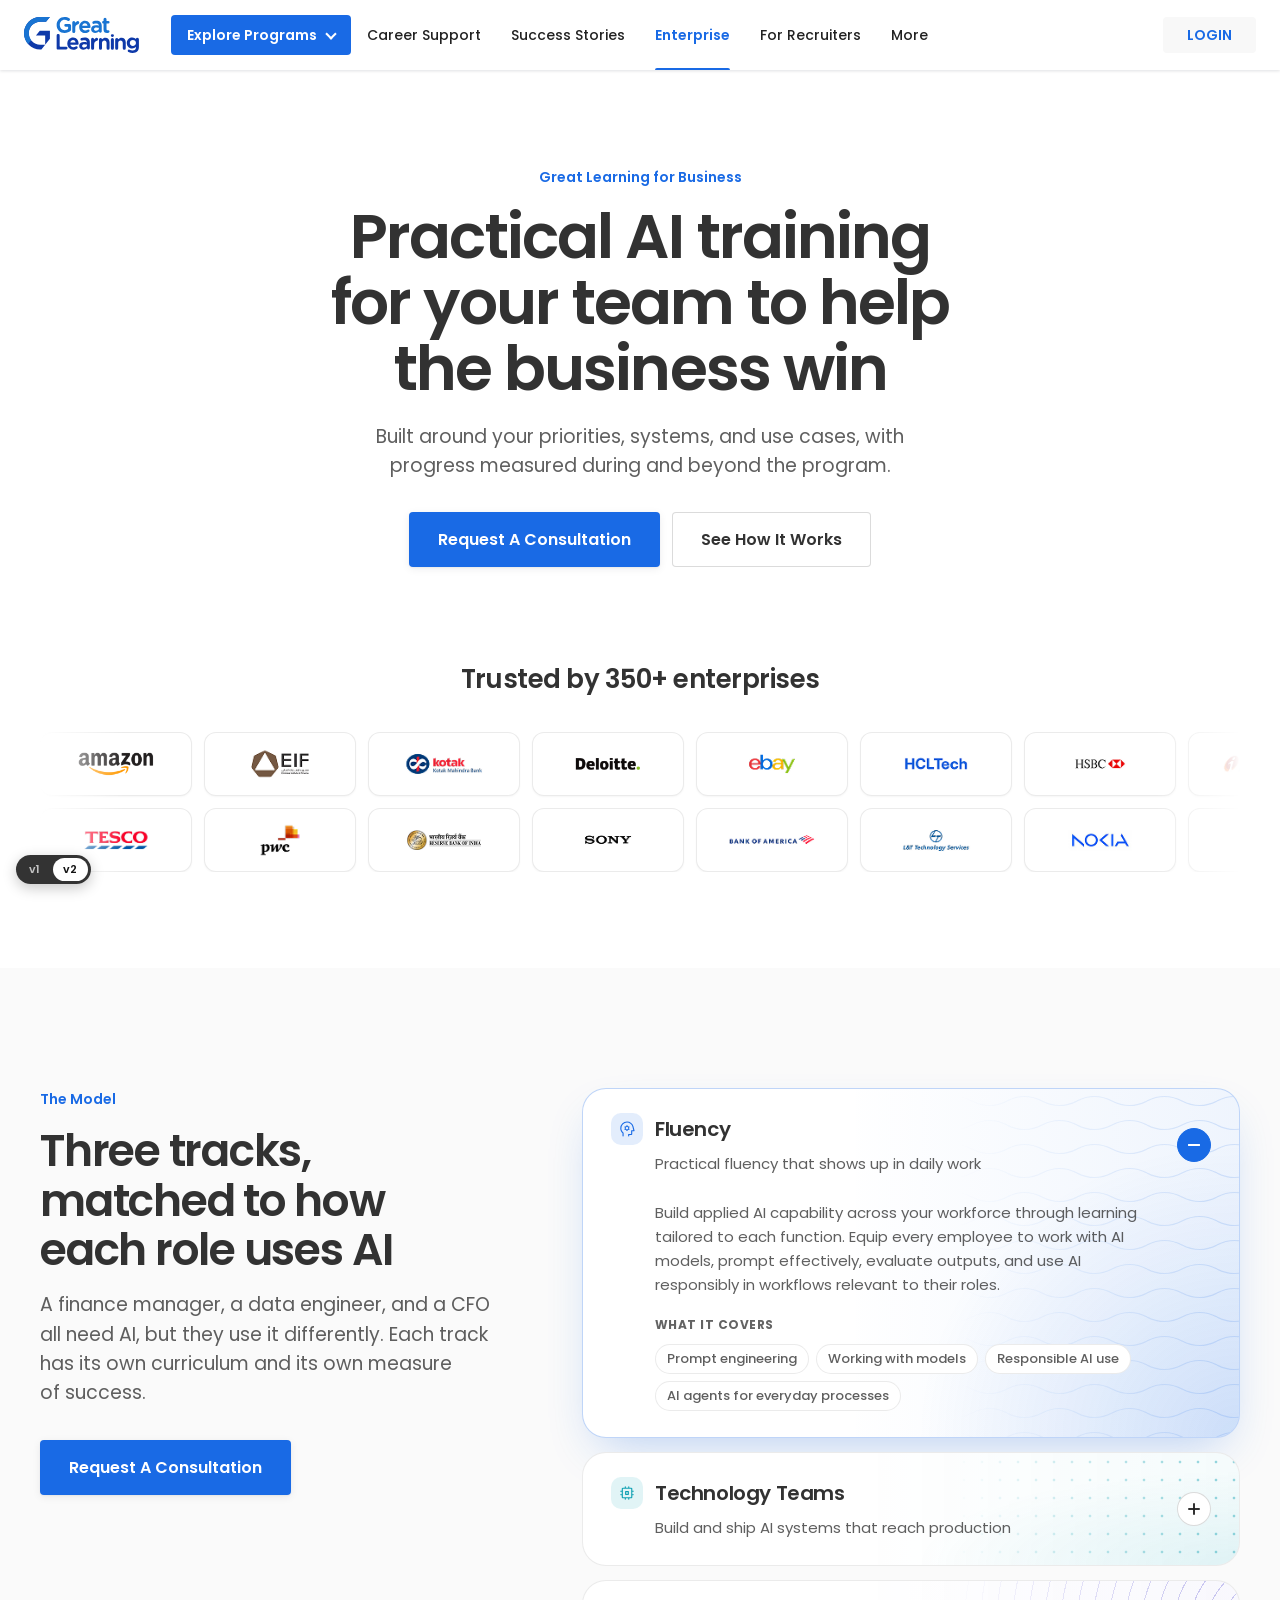
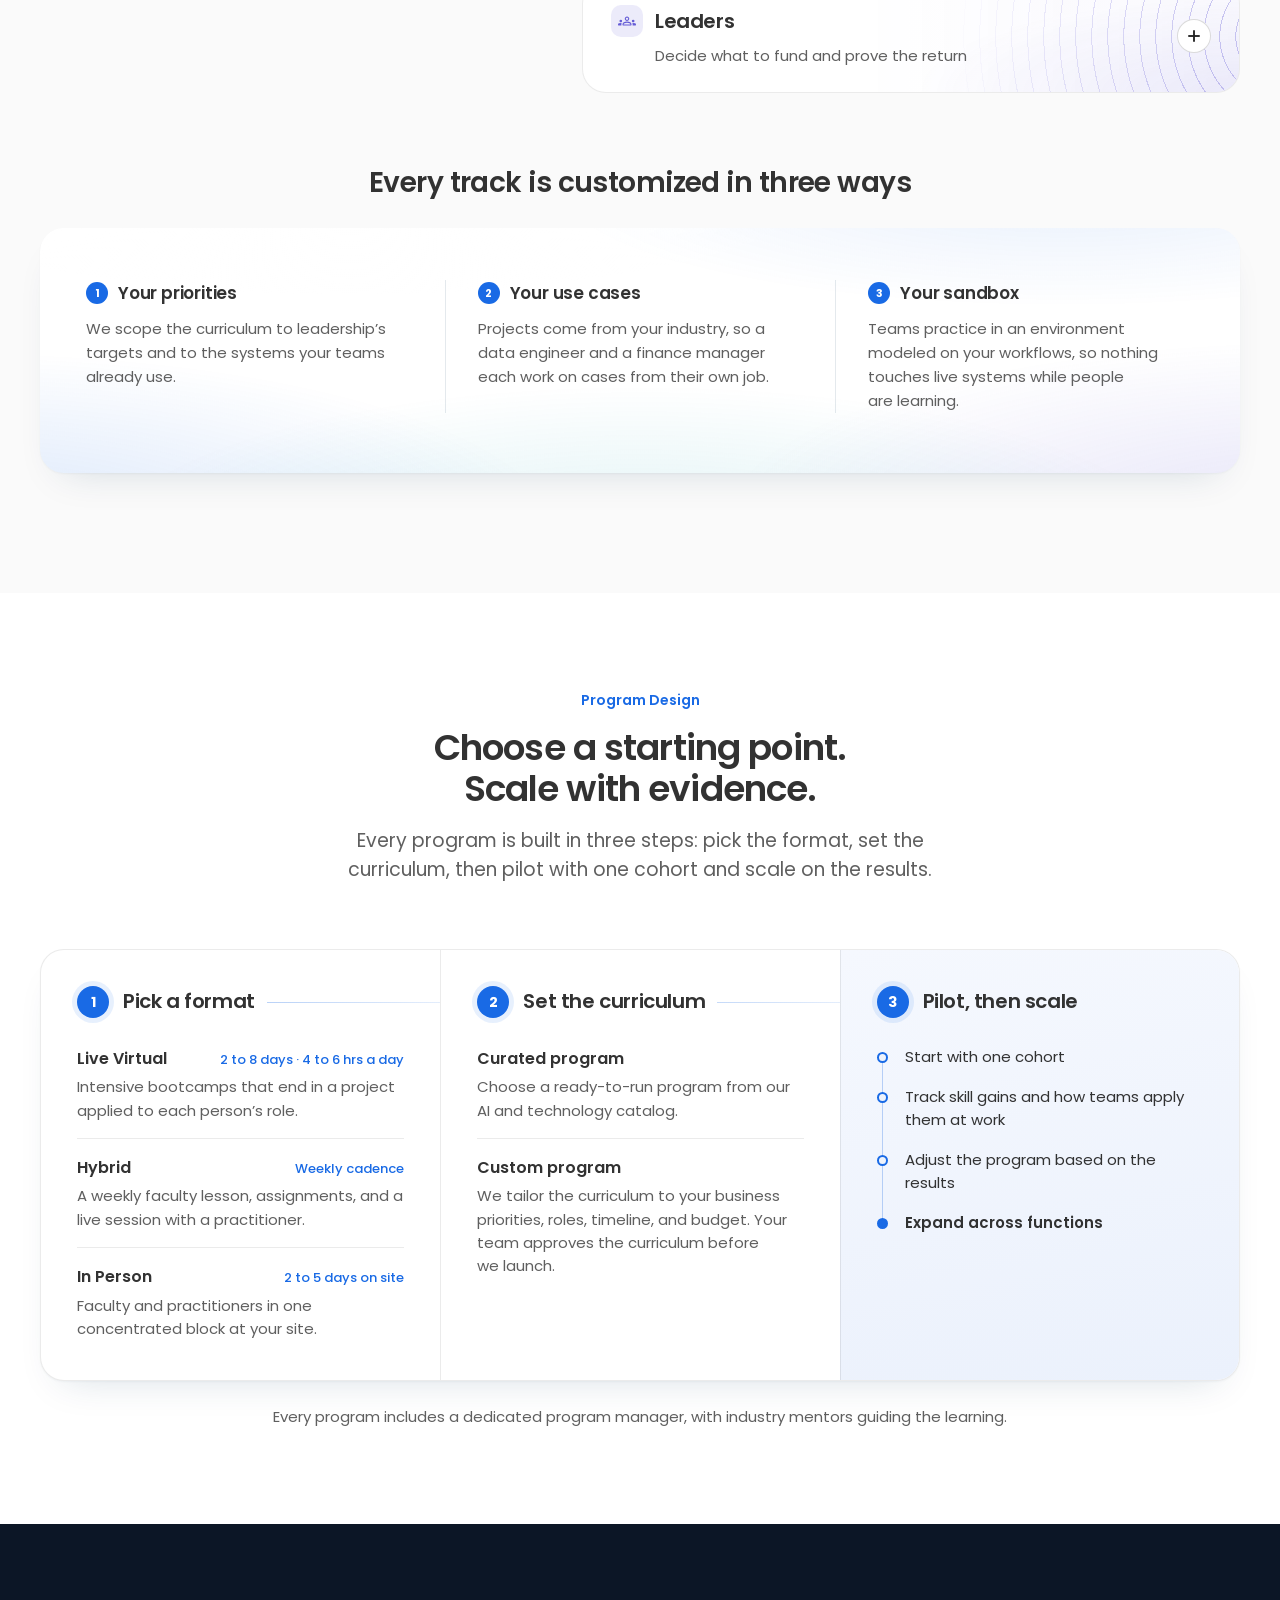
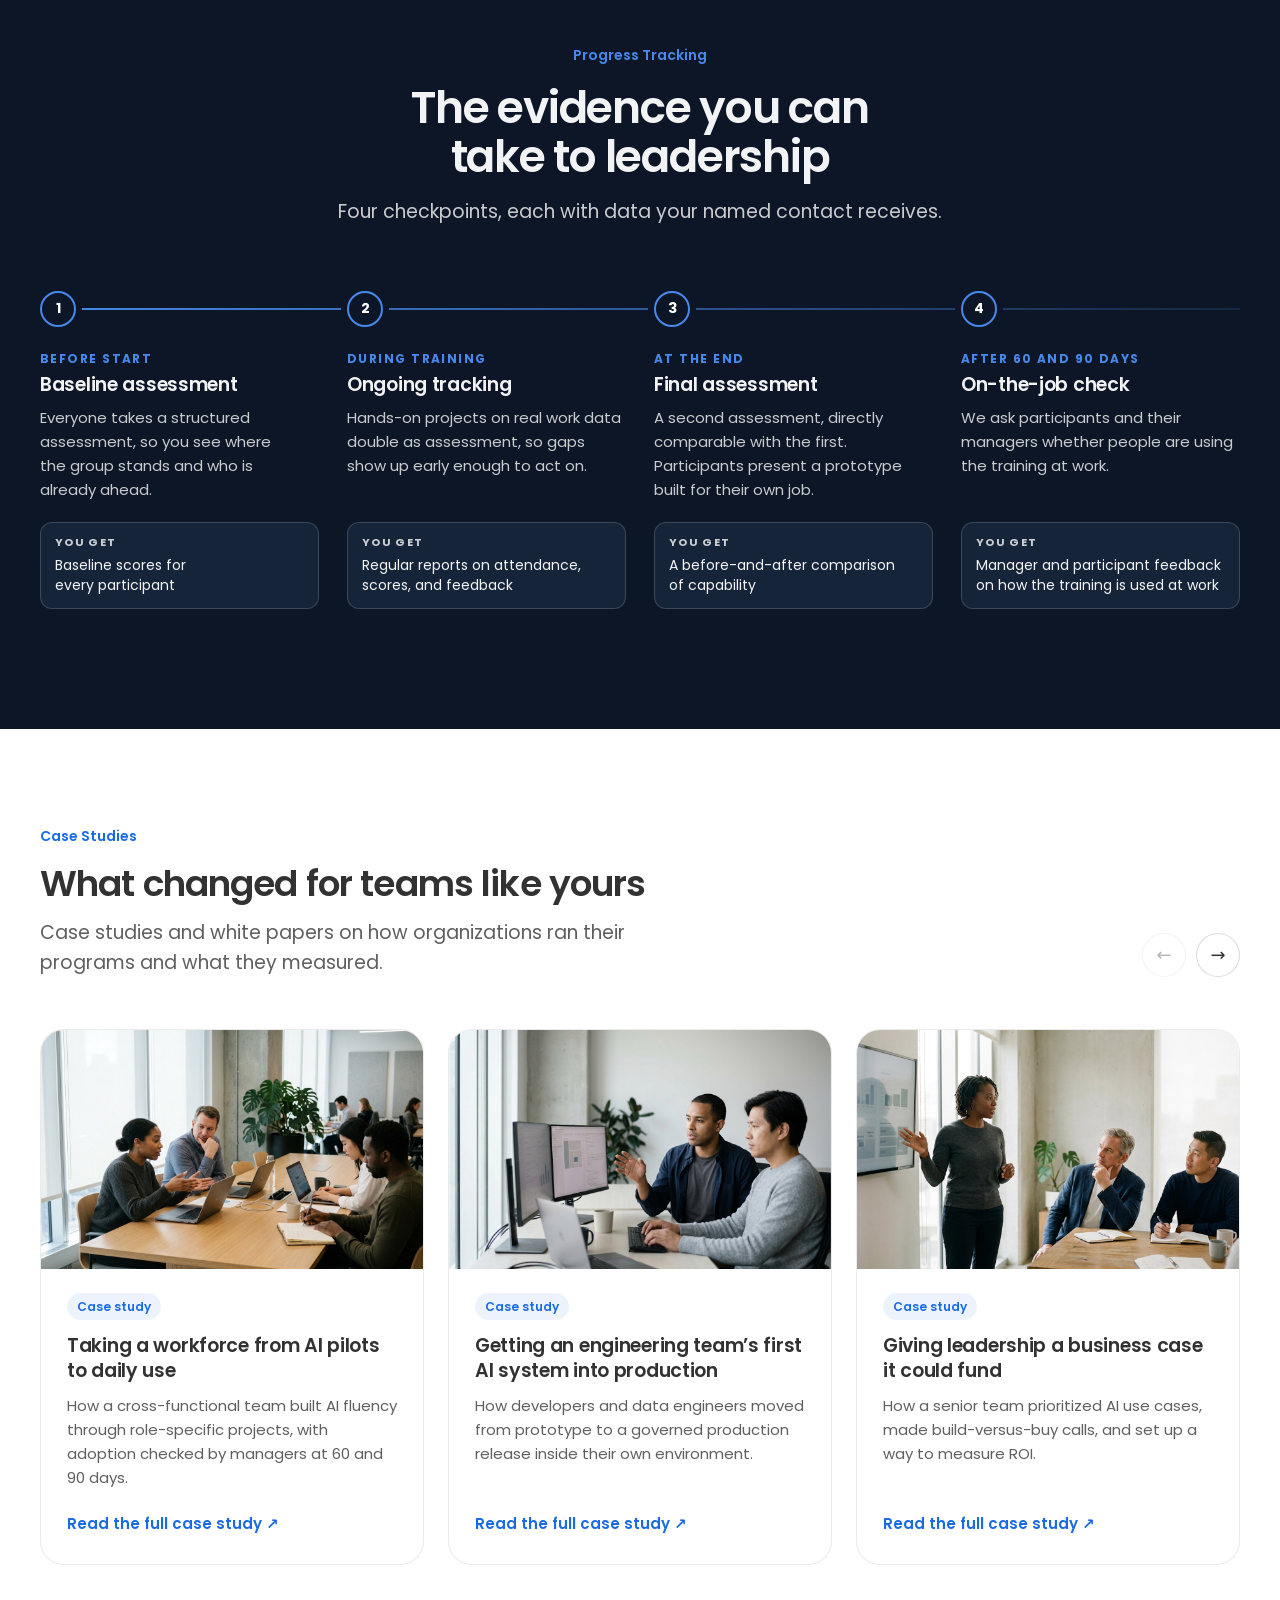
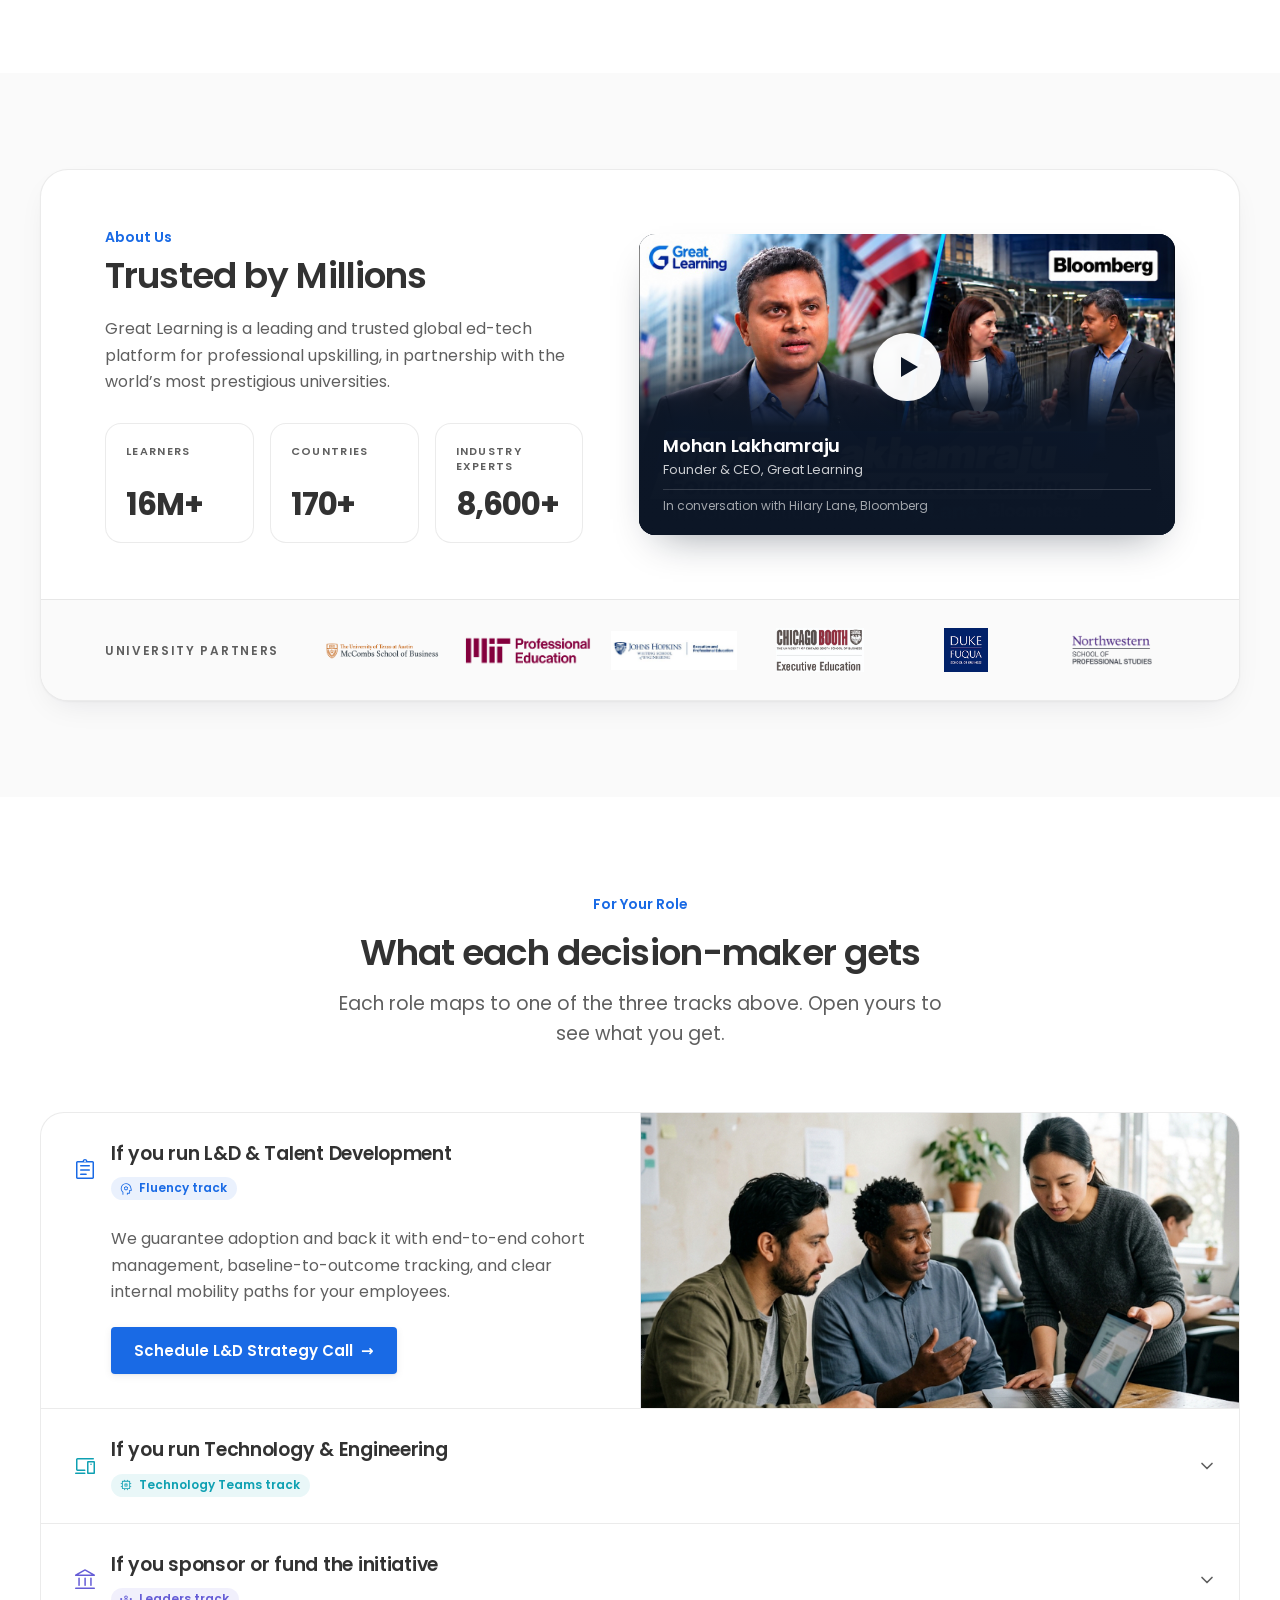
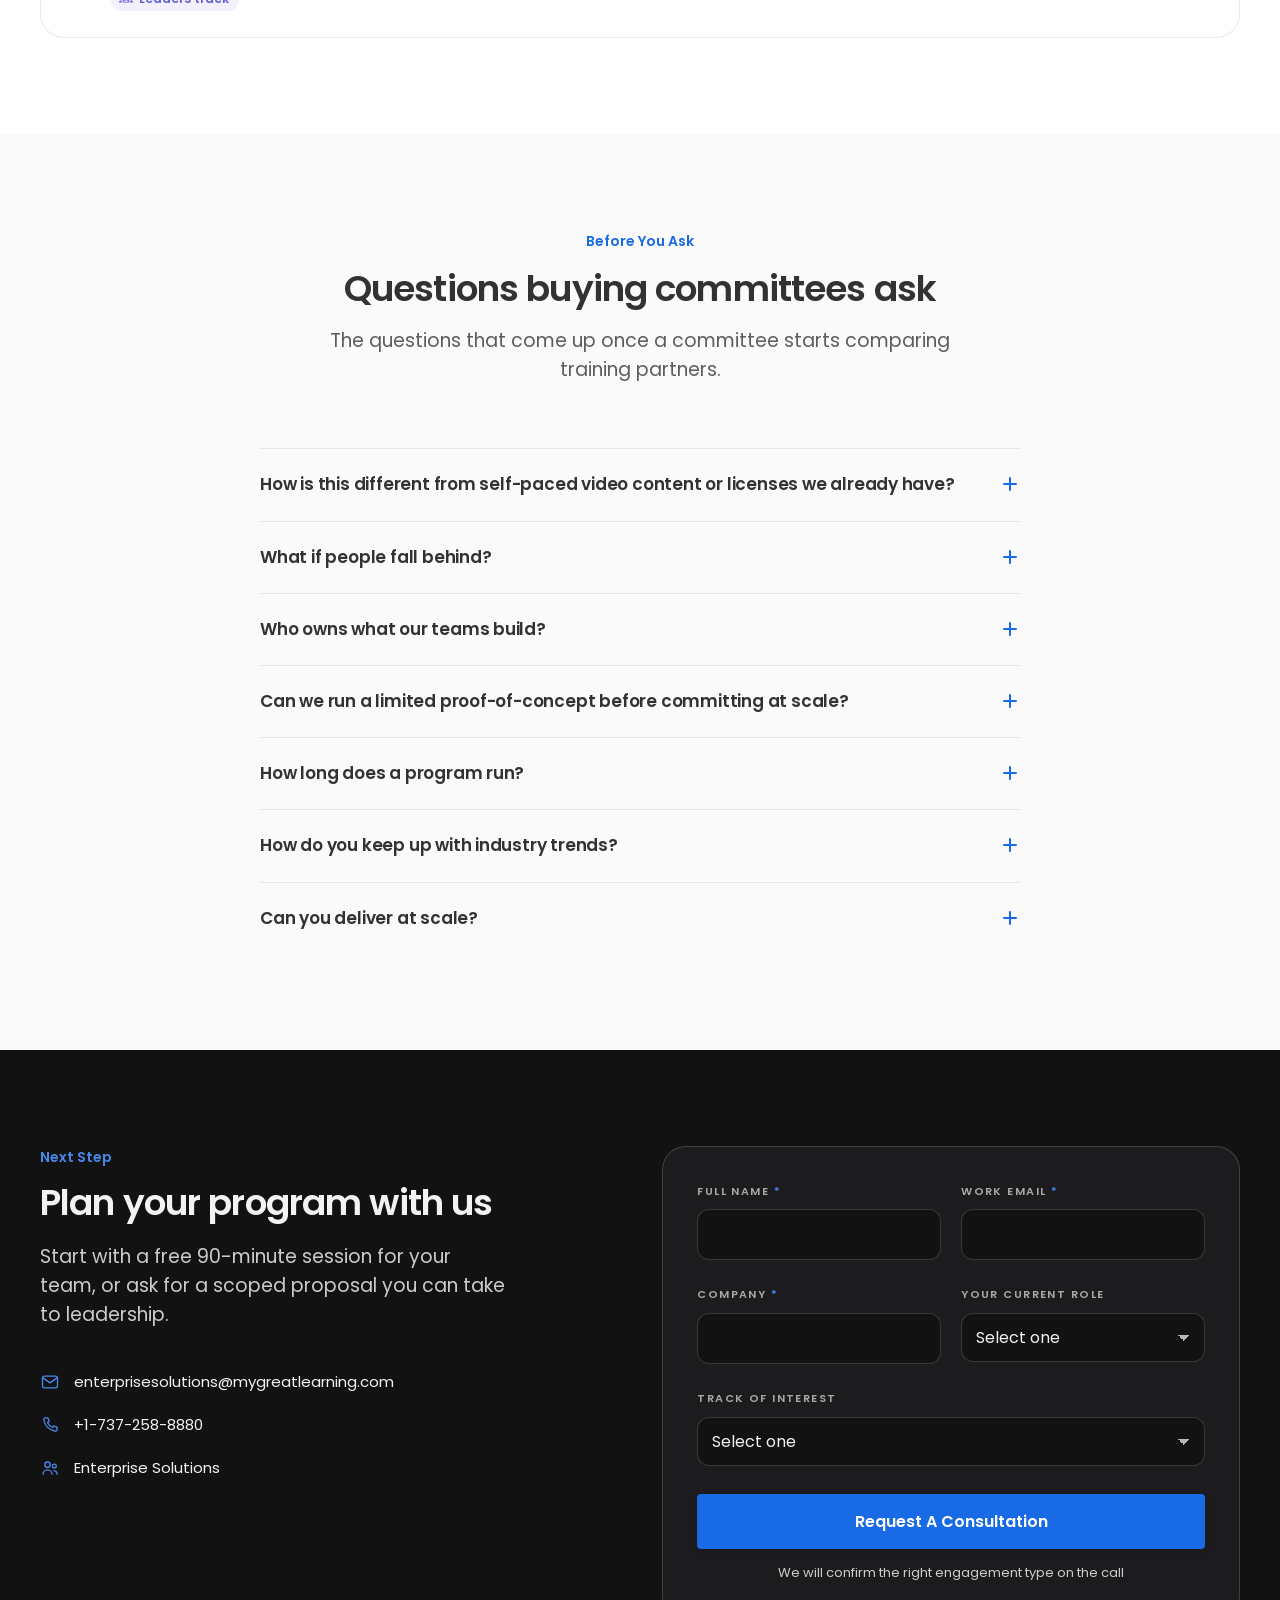
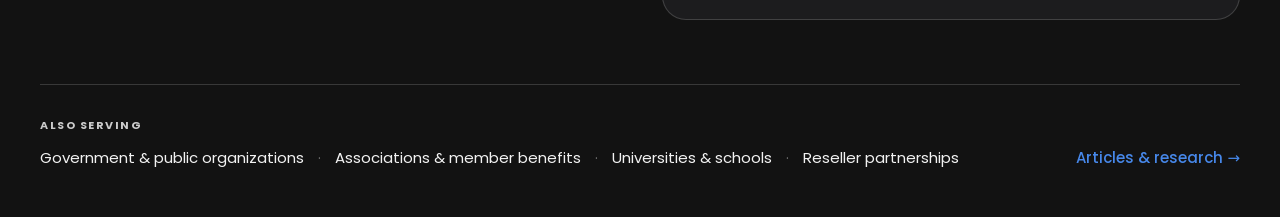
==== v2/index.html @ badcfe1f "v2 changes based on feedback" ====
<!DOCTYPE html>
<html lang="en-US">
<head>
<script>document.documentElement.classList.add('js');</script>
<meta charset="UTF-8">
<meta name="viewport" content="width=device-width, initial-scale=1, viewport-fit=cover">
<title>Enterprise AI Training for Your Workforce | Great Learning</title>
<meta name="description" content="Great Learning for Business builds AI training in three layers around your systems and use cases, measured against a baseline and followed up 90 days after the program ends.">
<meta name="theme-color" content="#196AE5">
<meta name="robots" content="index, follow">

<meta property="og:type" content="website">
<meta property="og:title" content="Enterprise AI Training for Your Workforce | Great Learning">
<meta property="og:description" content="Built around your priorities, systems, and use cases, with progress measured during and beyond the program.">
<meta property="og:site_name" content="Great Learning">
<meta name="twitter:card" content="summary_large_image">

<link rel="icon" href="data:image/svg+xml,%3Csvg xmlns='http://www.w3.org/2000/svg' viewBox='0 0 32 32'%3E%3Crect width='32' height='32' rx='7' fill='%230E39A9'/%3E%3Ctext x='16' y='22' font-family='Arial,sans-serif' font-size='18' font-weight='700' fill='white' text-anchor='middle'%3EG%3C/text%3E%3C/svg%3E">
<link rel="preconnect" href="https://fonts.googleapis.com">
<link rel="preconnect" href="https://fonts.gstatic.com" crossorigin>
<link rel="stylesheet" href="https://fonts.googleapis.com/css2?family=Poppins:wght@400;500;600;700&display=swap">
<link rel="stylesheet" href="/v2/assets/css/styles.css?v=202611101758">
<link rel="stylesheet" href="/assets/version-switch.css?v=202611101758">
</head>
<body>

<a class="skip-link" href="#main">Skip to main content</a>

<!-- ===================================================================
     Great Learning global navigation.
     Rebuilt from the live mygreatlearning.com header. The page-level nav
     described in the copy spec is deliberately not rendered.
     =================================================================== -->
<header class="site-header">
  <div class="header-inner">
    <a class="brand" href="https://www.mygreatlearning.com/" aria-label="Great Learning home">
      <img src="/assets/gl-logo.svg" alt="Great Learning" width="115" height="36">
    </a>

    <nav class="nav-desktop" aria-label="Primary">
      <a class="programs-pill" href="https://www.mygreatlearning.com/">Explore Programs <span class="chev" aria-hidden="true"></span></a>
      <a class="nav-link" href="https://www.mygreatlearning.com/gl-excelerate">Career Support</a>
      <a class="nav-link" href="https://www.mygreatlearning.com/alumni">Success Stories</a>
      <a class="nav-link" href="https://www.mygreatlearning.com/enterprise" aria-current="page">Enterprise</a>
      <a class="nav-link" href="https://www.mygreatlearning.com/hire-talent">For Recruiters</a>
      <a class="nav-link" href="https://www.mygreatlearning.com/blog/">More</a>
    </nav>

    <div class="header-right">
      <!-- GL's live mobile header carries a Programs pill beside the hamburger -->
      <a class="programs-pill programs-pill-mobile" href="https://www.mygreatlearning.com/">Programs <span class="chev" aria-hidden="true"></span></a>
      <a class="login-chip" href="https://www.mygreatlearning.com/">Login</a>
      <button type="button" class="hamburger" id="navToggle" aria-expanded="false" aria-controls="mobileDrawer" aria-label="Open menu">
        <span></span><span></span><span></span>
      </button>
    </div>
  </div>
</header>

<div class="drawer-backdrop" id="drawerBackdrop" hidden></div>

<aside class="drawer" id="mobileDrawer" aria-label="Site menu" hidden>
  <div class="drawer-head">
    <img src="/assets/gl-logo.svg" alt="Great Learning" width="103" height="32">
    <button type="button" class="drawer-close" id="drawerClose" aria-label="Close menu">&times;</button>
  </div>
  <nav aria-label="Mobile">
    <a href="https://www.mygreatlearning.com/">Explore Programs</a>
    <a href="https://www.mygreatlearning.com/gl-excelerate">Career Support</a>
    <a href="https://www.mygreatlearning.com/alumni">Success Stories</a>
    <a href="https://www.mygreatlearning.com/enterprise" aria-current="page">Enterprise</a>
    <a href="https://www.mygreatlearning.com/hire-talent">For Recruiters</a>
    <div class="drawer-sep"></div>
    <a href="https://www.mygreatlearning.com/webinars">Free Counselling Webinars</a>
    <a href="https://www.mygreatlearning.com/blog/">Blog</a>
    <a href="https://www.mygreatlearning.com/academy">Free Online Courses</a>
    <a href="https://www.mygreatlearning.com/academy/pro/resume-builder">AI Resume Builder</a>
    <div class="drawer-sep"></div>
    <a class="drawer-login" href="https://www.mygreatlearning.com/">Login</a>
  </nav>
</aside>

<main id="main">

<!-- ================================ 1 · Hero · standard ================== -->
<section class="s-standard hero">
  <div class="wrap">
    <div class="hero-copy reveal">
      <p class="kicker">Great Learning for Business</p>
      <h1 class="t-display">Practical AI training for your team to help the business win</h1>
      <p class="t-lead">Built around your priorities, systems, and use cases, with progress measured during and beyond the program.</p>
      <!-- Retired for the one-subtext rule. Approved source copy, restore if wanted:
           "Most companies have already bought AI training once. Licenses went out,
           completion rates came back, and nobody could say what changed." -->
      <div class="hero-actions">
        <a class="btn btn-lg btn-primary" href="#get-started">Request A Consultation</a>
        <a class="btn btn-lg btn-outline" href="#formats">See How It Works</a>
      </div>
    </div>

  </div>
</section>

<!-- ================================ 1b · Enterprises · band ==============
     Directly under the hero, so the claim and the logo wall land in the first
     fold. No container: the title and one marquee of two-logo columns sit on
     the page itself. This is the only moving element in view.
     ==================================================================== -->
<section class="s-band trust" aria-labelledby="trustTitle">
  <div class="wrap">
    <h2 class="trust-title reveal" id="trustTitle">Trusted by 350+ enterprises</h2>
  </div>
  <div class="wrap reveal">
      <div class="logo-marquee ent-marquee">
        <div class="logo-track">
          <ul class="logo-set" role="list">
              <li class="logo-col">
                <span class="logo-card"><img width="188" height="79" src="/assets/logos/amazon.png" alt="Amazon" decoding="async"></span>
                <span class="logo-card"><img width="125" height="53" src="/assets/logos/tesco.png" alt="Tesco" decoding="async"></span>
              </li>
              <li class="logo-col">
                <span class="logo-card"><img width="125" height="53" src="/assets/logos/eif.png" alt="EIF" decoding="async"></span>
                <span class="logo-card"><img width="125" height="53" src="/assets/logos/pwc.png" alt="PwC" decoding="async"></span>
              </li>
              <li class="logo-col">
                <span class="logo-card"><img width="125" height="53" src="/assets/logos/kotak.png" alt="Kotak" decoding="async"></span>
                <span class="logo-card"><img width="125" height="53" src="/assets/logos/rbi.png" alt="Reserve Bank of India" decoding="async"></span>
              </li>
              <li class="logo-col">
                <span class="logo-card"><img width="188" height="79" src="/assets/logos/deloitte.png" alt="Deloitte" decoding="async"></span>
                <span class="logo-card"><img width="125" height="53" src="/assets/logos/sony.png" alt="Sony" decoding="async"></span>
              </li>
              <li class="logo-col">
                <span class="logo-card"><img width="125" height="53" src="/assets/logos/ebay.png" alt="eBay" decoding="async"></span>
                <span class="logo-card"><img width="125" height="53" src="/assets/logos/bankOfAmerica.png" alt="Bank of America" decoding="async"></span>
              </li>
              <li class="logo-col">
                <span class="logo-card"><img width="125" height="53" src="/assets/logos/hcl.png" alt="HCLTech" decoding="async"></span>
                <span class="logo-card"><img width="125" height="53" src="/assets/logos/lt.png" alt="L&amp;T" decoding="async"></span>
              </li>
              <li class="logo-col">
                <span class="logo-card"><img width="125" height="53" src="/assets/logos/hsbc.png" alt="HSBC" decoding="async"></span>
                <span class="logo-card"><img width="125" height="53" src="/assets/logos/nokia.png" alt="Nokia" decoding="async"></span>
              </li>
              <li class="logo-col">
                <span class="logo-card"><img width="125" height="53" src="/assets/logos/icici.png" alt="ICICI" decoding="async"></span>
                <span class="logo-card"><img width="125" height="53" src="/assets/logos/saleforce.png" alt="Salesforce" decoding="async"></span>
              </li>
              <li class="logo-col">
                <span class="logo-card"><img width="125" height="53" src="/assets/logos/wipro.png" alt="Wipro" decoding="async"></span>
                <span class="logo-card"><img width="125" height="53" src="/assets/logos/visa.png" alt="Visa" decoding="async"></span>
              </li>
              <li class="logo-col">
                <span class="logo-card"><img width="125" height="53" src="/assets/logos/ltiMindTree.png" alt="LTIMindtree" decoding="async"></span>
                <span class="logo-card"><img width="125" height="53" src="/assets/logos/socalCen.png" alt="Société Générale" decoding="async"></span>
              </li>
              <li class="logo-col">
                <span class="logo-card"><img width="125" height="53" src="/assets/logos/northernTrust.png" alt="Northern Trust" decoding="async"></span>
                <span class="logo-card"><img width="188" height="80" src="/assets/logos/adobe.png" alt="Adobe" decoding="async"></span>
              </li>
          </ul>
          <ul class="logo-set" role="list" aria-hidden="true">
              <li class="logo-col">
                <span class="logo-card"><img width="188" height="79" src="/assets/logos/amazon.png" alt="" decoding="async"></span>
                <span class="logo-card"><img width="125" height="53" src="/assets/logos/tesco.png" alt="" decoding="async"></span>
              </li>
              <li class="logo-col">
                <span class="logo-card"><img width="125" height="53" src="/assets/logos/eif.png" alt="" decoding="async"></span>
                <span class="logo-card"><img width="125" height="53" src="/assets/logos/pwc.png" alt="" decoding="async"></span>
              </li>
              <li class="logo-col">
                <span class="logo-card"><img width="125" height="53" src="/assets/logos/kotak.png" alt="" decoding="async"></span>
                <span class="logo-card"><img width="125" height="53" src="/assets/logos/rbi.png" alt="" decoding="async"></span>
              </li>
              <li class="logo-col">
                <span class="logo-card"><img width="188" height="79" src="/assets/logos/deloitte.png" alt="" decoding="async"></span>
                <span class="logo-card"><img width="125" height="53" src="/assets/logos/sony.png" alt="" decoding="async"></span>
              </li>
              <li class="logo-col">
                <span class="logo-card"><img width="125" height="53" src="/assets/logos/ebay.png" alt="" decoding="async"></span>
                <span class="logo-card"><img width="125" height="53" src="/assets/logos/bankOfAmerica.png" alt="" decoding="async"></span>
              </li>
              <li class="logo-col">
                <span class="logo-card"><img width="125" height="53" src="/assets/logos/hcl.png" alt="" decoding="async"></span>
                <span class="logo-card"><img width="125" height="53" src="/assets/logos/lt.png" alt="" decoding="async"></span>
              </li>
              <li class="logo-col">
                <span class="logo-card"><img width="125" height="53" src="/assets/logos/hsbc.png" alt="" decoding="async"></span>
                <span class="logo-card"><img width="125" height="53" src="/assets/logos/nokia.png" alt="" decoding="async"></span>
              </li>
              <li class="logo-col">
                <span class="logo-card"><img width="125" height="53" src="/assets/logos/icici.png" alt="" decoding="async"></span>
                <span class="logo-card"><img width="125" height="53" src="/assets/logos/saleforce.png" alt="" decoding="async"></span>
              </li>
              <li class="logo-col">
                <span class="logo-card"><img width="125" height="53" src="/assets/logos/wipro.png" alt="" decoding="async"></span>
                <span class="logo-card"><img width="125" height="53" src="/assets/logos/visa.png" alt="" decoding="async"></span>
              </li>
              <li class="logo-col">
                <span class="logo-card"><img width="125" height="53" src="/assets/logos/ltiMindTree.png" alt="" decoding="async"></span>
                <span class="logo-card"><img width="125" height="53" src="/assets/logos/socalCen.png" alt="" decoding="async"></span>
              </li>
              <li class="logo-col">
                <span class="logo-card"><img width="125" height="53" src="/assets/logos/northernTrust.png" alt="" decoding="async"></span>
                <span class="logo-card"><img width="188" height="80" src="/assets/logos/adobe.png" alt="" decoding="async"></span>
              </li>
          </ul>
        </div>
      </div>
  </div>
</section>

<!-- ================================ 2 · Three tracks · full spread ====== -->
<section class="s-full" id="programs">
  <div class="wrap">
    <!-- Left: the claim and the ask. Right: the three tracks as an accordion,
         one open at a time. Below both: the three ways every track is
         customized, so the tracks and their customization read as one unit. -->
    <div class="model-grid">
      <div class="section-head section-head--left model-head reveal">
      <p class="kicker">The Model</p>
      <h2 class="t-h2-full">Three tracks, matched to how each role uses AI</h2>
      <p class="t-lead">A finance manager, a data engineer, and a CFO all need AI, but they use it differently. Each track has its own curriculum and its own measure of success.</p>
      <a class="btn btn-lg btn-primary section-cta" href="#get-started">Request A Consultation</a>
      <!-- Retired for the one-subtext rule. Approved source copy, restore if wanted:
           "Most programs treat them as one audience. We build in three layers, each
           with its own curriculum, format, and success measures." -->
      </div>

      <div class="deck reveal">
      <article class="deck-card" data-layer="1" data-state="active">
        <span class="deck-wash" aria-hidden="true"></span>
        <button type="button" class="deck-trigger" id="dt1" aria-expanded="true" aria-controls="dp1">
          <span class="deck-chev" aria-hidden="true"></span>
          <span class="deck-head"><span class="deck-ico" aria-hidden="true"><i class="ico ico-fluency"></i></span><span class="deck-title">Fluency</span></span>
          <span class="deck-lead-wrap"><span class="deck-lead">Practical fluency that shows up in daily work</span></span>
        </button>
        <div class="deck-body" id="dp1" role="region" aria-labelledby="dt1">
          <div class="deck-body-in">
            <p class="deck-copy">Build applied AI capability across your workforce through learning tailored to each function. Equip every employee to work with AI models, prompt effectively, evaluate outputs, and use AI responsibly in workflows relevant to their roles.</p>
            <p class="covers-label">What it covers</p>
            <ul class="chip-list">
                <li class="chip">Prompt engineering</li>
                <li class="chip">Working with models</li>
                <li class="chip">Responsible AI use</li>
                <li class="chip">AI agents for everyday processes</li>
            </ul>
          </div>
        </div>
      </article>
      <article class="deck-card" data-layer="2" data-state="resting">
        <span class="deck-wash" aria-hidden="true"></span>
        <button type="button" class="deck-trigger" id="dt2" aria-expanded="false" aria-controls="dp2">
          <span class="deck-chev" aria-hidden="true"></span>
          <span class="deck-head"><span class="deck-ico" aria-hidden="true"><i class="ico ico-technology"></i></span><span class="deck-title">Technology Teams</span></span>
          <span class="deck-lead-wrap"><span class="deck-lead">Build and ship AI systems that reach production</span></span>
        </button>
        <div class="deck-body" id="dp2" role="region" aria-labelledby="dt2">
          <div class="deck-body-in">
            <p class="deck-copy">Build the engineering depth to take AI from prototype to production across your technology teams. Equip developers, data engineers, and security specialists to build AI systems, ship them reliably, and run them with governance and compliance built in.</p>
            <p class="covers-label">What it covers</p>
            <ul class="chip-list">
                <li class="chip">Applied software development</li>
                <li class="chip">Data engineering</li>
                <li class="chip">Cybersecurity</li>
                <li class="chip">Prototype to production</li>
                <li class="chip">Governance and compliance</li>
            </ul>
          </div>
        </div>
      </article>
      <article class="deck-card" data-layer="3" data-state="resting">
        <span class="deck-wash" aria-hidden="true"></span>
        <button type="button" class="deck-trigger" id="dt3" aria-expanded="false" aria-controls="dp3">
          <span class="deck-chev" aria-hidden="true"></span>
          <span class="deck-head"><span class="deck-ico" aria-hidden="true"><i class="ico ico-leadership"></i></span><span class="deck-title">Leaders</span></span>
          <span class="deck-lead-wrap"><span class="deck-lead">Decide what to fund and prove the return</span></span>
        </button>
        <div class="deck-body" id="dp3" role="region" aria-labelledby="dt3">
          <div class="deck-body-in">
            <p class="deck-copy">Move your leadership team from experimenting with AI to executing on it through immersive, discussion-led sessions. Equip executives and senior sponsors to prioritize use cases, make build-versus-buy decisions, sponsor projects, and measure ROI.</p>
            <p class="covers-label">What it covers</p>
            <ul class="chip-list">
                <li class="chip">Use-case prioritization</li>
                <li class="chip">Build versus buy</li>
                <li class="chip">ROI and business case</li>
                <li class="chip">Scalable operating models</li>
            </ul>
          </div>
        </div>
      </article>
      </div>
    </div>

    <div class="sub-block model-custom reveal">
      <h3 class="t-h2-sm">Every track is customized in three ways</h3>
      <div class="pillars">
        <div class="pillar">
          <h4><span class="custom-num" aria-hidden="true">1</span>Your priorities</h4>
          <p class="t-sm">We scope the curriculum to leadership&rsquo;s targets and to the systems your teams already use.</p>
        </div>
        <div class="pillar">
          <h4><span class="custom-num" aria-hidden="true">2</span>Your use cases</h4>
          <p class="t-sm">Projects come from your industry, so a data engineer and a finance manager each work on cases from their own job.</p>
        </div>
        <div class="pillar">
          <h4><span class="custom-num" aria-hidden="true">3</span>Your sandbox</h4>
          <p class="t-sm">Teams practice in an environment modeled on your workflows, so nothing touches live systems while people are learning.</p>
        </div>
      </div>
    </div>
  </div>
</section>

<!-- ================================ 3 · Program design · tint ===========
     One process, read left to right: pick a format, set the curriculum, then
     pilot with one cohort and scale on the results. The format and program
     options live inside the step they belong to, so the section reads as how
     a program is designed rather than two separate lists.
     ==================================================================== -->
<section class="s-standard" id="formats">
  <div class="wrap">
    <div class="section-head reveal">
      <p class="kicker">Program Design</p>
      <h2 class="t-h2">Choose a starting point. Scale with evidence.</h2>
      <p class="t-lead">Every program is built in three steps: pick the format, set the curriculum, then pilot with one cohort and scale on the results.</p>
    </div>

    <ol class="pd-steps reveal" role="list" data-macc id="pdSteps">
      <li class="pd-step" data-macc-item>
        <div class="pd-head">
          <span class="pd-marker" aria-hidden="true">1</span>
          <h3 class="pd-title"><button type="button" class="macc-btn" data-macc-btn><span class="visually-hidden">Step 1: </span>Pick a format</button></h3>
        </div>
        <div class="macc-body" data-macc-body><div class="macc-in">
        <ul class="pd-options" role="list">
          <li class="pd-option">
            <p class="pd-opt-head"><b>Live Virtual</b><span>2 to 8 days &middot; 4 to 6 hrs a day</span></p>
            <p class="pd-opt-text">Intensive bootcamps that end in a project applied to each person&rsquo;s role.</p>
          </li>
          <li class="pd-option">
            <p class="pd-opt-head"><b>Hybrid</b><span>Weekly cadence</span></p>
            <p class="pd-opt-text">A weekly faculty lesson, assignments, and a live session with a practitioner.</p>
          </li>
          <li class="pd-option">
            <p class="pd-opt-head"><b>In Person</b><span>2 to 5 days on site</span></p>
            <p class="pd-opt-text">Faculty and practitioners in one concentrated block at your site.</p>
          </li>
        </ul>
        </div></div>
      </li>

      <li class="pd-step" data-macc-item>
        <div class="pd-head">
          <span class="pd-marker" aria-hidden="true">2</span>
          <h3 class="pd-title"><button type="button" class="macc-btn" data-macc-btn><span class="visually-hidden">Step 2: </span>Set the curriculum</button></h3>
        </div>
        <div class="macc-body" data-macc-body><div class="macc-in">
        <ul class="pd-options" role="list">
          <li class="pd-option">
            <p class="pd-opt-head"><b>Curated program</b></p>
            <p class="pd-opt-text">Choose a ready-to-run program from our AI and technology catalog.</p>
          </li>
          <li class="pd-option">
            <p class="pd-opt-head"><b>Custom program</b></p>
            <p class="pd-opt-text">We tailor the curriculum to your business priorities, roles, timeline, and budget. Your team approves the curriculum before we launch.</p>
          </li>
        </ul>
        </div></div>
      </li>

      <li class="pd-step pd-step--scale" data-macc-item>
        <div class="pd-head">
          <span class="pd-marker" aria-hidden="true">3</span>
          <h3 class="pd-title"><button type="button" class="macc-btn" data-macc-btn><span class="visually-hidden">Step 3: </span>Pilot, then scale</button></h3>
        </div>
        <div class="macc-body" data-macc-body><div class="macc-in">
        <ol class="pd-flow" role="list">
          <li>Start with one cohort</li>
          <li>Track skill gains and how teams apply them at work</li>
          <li>Adjust the program based on the results</li>
          <li>Expand across functions</li>
        </ol>
        </div></div>
      </li>
    </ol>

    <!-- Carried over from the retired "Our Commitments" section: the support
         every cohort gets, whatever the format or curriculum. -->
    <p class="pd-support reveal">Every program includes a dedicated program manager, with industry mentors guiding the learning.</p>
  </div>
</section>

<!-- ================================ 4 · Progress tracking · ink ========
     The training playbook as a four-step timeline, built to be scanned: when,
     what happens, and what the sponsor receives at each checkpoint. Horizontal
     on desktop, vertical on phones.
     ==================================================================== -->
<section class="s-ink" id="how-we-measure">
  <div class="wrap">
    <div class="section-head reveal">
      <p class="kicker">Progress Tracking</p>
      <h2 class="t-h2-full">The evidence you can take to leadership</h2>
      <p class="t-lead">Four checkpoints, each with data your named contact receives.</p>
    </div>

    <ol class="timeline reveal" role="list" data-macc id="tlSteps">
      <li class="tl-step" data-macc-item>
        <span class="tl-dot" aria-hidden="true">1</span>
        <p class="tl-when">Before start</p>
        <h3 class="tl-title"><button type="button" class="macc-btn" data-macc-btn>Baseline assessment</button></h3>
        <div class="macc-body" data-macc-body><div class="macc-in">
        <p class="tl-what">Everyone takes a structured assessment, so you see where the group stands and who is already ahead.</p>
        <p class="tl-get"><span>You get</span>Baseline scores for every participant</p>
        </div></div>
      </li>
      <li class="tl-step" data-macc-item>
        <span class="tl-dot" aria-hidden="true">2</span>
        <p class="tl-when">During training</p>
        <h3 class="tl-title"><button type="button" class="macc-btn" data-macc-btn>Ongoing tracking</button></h3>
        <div class="macc-body" data-macc-body><div class="macc-in">
        <p class="tl-what">Hands-on projects on real work data double as assessment, so gaps show up early enough to act on.</p>
        <p class="tl-get"><span>You get</span>Regular reports on attendance, scores, and feedback</p>
        </div></div>
      </li>
      <li class="tl-step" data-macc-item>
        <span class="tl-dot" aria-hidden="true">3</span>
        <p class="tl-when">At the end</p>
        <h3 class="tl-title"><button type="button" class="macc-btn" data-macc-btn>Final assessment</button></h3>
        <div class="macc-body" data-macc-body><div class="macc-in">
        <p class="tl-what">A second assessment, directly comparable with the first. Participants present a prototype built for their own job.</p>
        <p class="tl-get"><span>You get</span>A before-and-after comparison of capability</p>
        </div></div>
      </li>
      <li class="tl-step" data-macc-item>
        <span class="tl-dot" aria-hidden="true">4</span>
        <p class="tl-when">After 60 and 90 days</p>
        <h3 class="tl-title"><button type="button" class="macc-btn" data-macc-btn>On-the-job check</button></h3>
        <div class="macc-body" data-macc-body><div class="macc-in">
        <p class="tl-what">We ask participants and their managers whether people are using the training at work.</p>
        <p class="tl-get"><span>You get</span>Manager and participant feedback on how the training is used at work</p>
        </div></div>
      </li>
    </ol>
  </div>
</section>

<!-- ================================ 5 · Case studies · light ===========
     PLACEHOLDER CONTENT. The titles, summaries and images below are stand-ins
     so the layout can be judged; none describes a real engagement. Every link
     points at the blog index for now: replace each href with the published
     case study or white paper URL (they open in a new tab).

     Add or remove a card by adding or removing one <li class="cs-card">. Three
     fit across on desktop; with four or more the row scrolls sideways and the
     arrow buttons appear. Owner: Marketing / Enterprise Sales.
     ==================================================================== -->
<section class="s-light" id="case-studies">
  <div class="wrap">
    <div class="cs-head reveal">
      <div>
        <p class="kicker">Case Studies</p>
        <h2 class="t-h2">What changed for teams like yours</h2>
        <p class="t-lead">Case studies and white papers on how organizations ran their programs and what they measured.</p>
      </div>
      <div class="cs-nav" hidden>
        <button type="button" class="cs-arrow" data-dir="-1" aria-label="Previous case studies"><span aria-hidden="true">&larr;</span></button>
        <button type="button" class="cs-arrow" data-dir="1" aria-label="Next case studies"><span aria-hidden="true">&rarr;</span></button>
      </div>
    </div>

    <div class="cs-scroller reveal" id="caseStudies">
      <ul class="cs-track" role="list">
        <li class="cs-card">
          <a class="cs-link" href="https://www.mygreatlearning.com/blog/" target="_blank" rel="noopener">
            <span class="cs-media"><img src="/assets/layer1.jpg" alt="" width="1200" height="896" loading="lazy" decoding="async"></span>
            <span class="cs-body">
              <span class="cs-type">Case study</span>
              <span class="cs-title">Taking a workforce from AI pilots to daily use</span>
              <span class="cs-text">How a cross-functional team built AI fluency through role-specific projects, with adoption checked by managers at 60 and 90 days.</span>
              <span class="cs-cta">Read the full case study <span class="arr" aria-hidden="true">&#8599;</span><span class="visually-hidden"> (opens in a new tab)</span></span>
            </span>
          </a>
        </li>
        <li class="cs-card">
          <a class="cs-link" href="https://www.mygreatlearning.com/blog/" target="_blank" rel="noopener">
            <span class="cs-media"><img src="/assets/layer2.jpg" alt="" width="1200" height="896" loading="lazy" decoding="async"></span>
            <span class="cs-body">
              <span class="cs-type">Case study</span>
              <span class="cs-title">Getting an engineering team&rsquo;s first AI system into production</span>
              <span class="cs-text">How developers and data engineers moved from prototype to a governed production release inside their own environment.</span>
              <span class="cs-cta">Read the full case study <span class="arr" aria-hidden="true">&#8599;</span><span class="visually-hidden"> (opens in a new tab)</span></span>
            </span>
          </a>
        </li>
        <li class="cs-card">
          <a class="cs-link" href="https://www.mygreatlearning.com/blog/" target="_blank" rel="noopener">
            <span class="cs-media"><img src="/assets/layer3.jpg" alt="" width="1200" height="896" loading="lazy" decoding="async"></span>
            <span class="cs-body">
              <span class="cs-type">Case study</span>
              <span class="cs-title">Giving leadership a business case it could fund</span>
              <span class="cs-text">How a senior team prioritized AI use cases, made build-versus-buy calls, and set up a way to measure ROI.</span>
              <span class="cs-cta">Read the full case study <span class="arr" aria-hidden="true">&#8599;</span><span class="visually-hidden"> (opens in a new tab)</span></span>
            </span>
          </a>
        </li>
        <li class="cs-card">
          <a class="cs-link" href="https://www.mygreatlearning.com/blog/" target="_blank" rel="noopener">
            <span class="cs-media"><img src="/assets/feat-scene-2.jpg" alt="" width="1200" height="896" loading="lazy" decoding="async"></span>
            <span class="cs-body">
              <span class="cs-type">White paper</span>
              <span class="cs-title">Measuring capability, not completion</span>
              <span class="cs-text">Our approach to baseline and follow-up assessment, and what it shows sponsors about the return on training.</span>
              <span class="cs-cta">Read the white paper <span class="arr" aria-hidden="true">&#8599;</span><span class="visually-hidden"> (opens in a new tab)</span></span>
            </span>
          </a>
        </li>
      </ul>
    </div>
  </div>
</section>

<!-- ================================ 6 · About Great Learning ===========
     One card: the statement and the scale numbers on the left, the founder
     conversation (formerly the separate "Our Philosophy" band) on the right,
     and the university partners in a strip along the bottom.
     ==================================================================== -->
<section class="s-standard s-tint about" aria-labelledby="aboutTitle">
  <div class="wrap">
    <div class="about-card reveal">
      <div class="about-main">
        <div class="about-intro">
          <p class="kicker">About Us</p>
          <h2 class="t-h2 about-title" id="aboutTitle">Trusted by Millions</h2>
          <p class="t-body about-statement">Great Learning is a leading and trusted global ed-tech platform for professional upskilling, in partnership with the world&rsquo;s most prestigious universities.</p>
          <ul class="about-stats" role="list">
            <li class="about-stat"><span class="about-stat-label">Learners</span><b>16M+</b></li>
            <li class="about-stat"><span class="about-stat-label">Countries</span><b>170+</b></li>
            <li class="about-stat"><span class="about-stat-label">Industry Experts</span><b>8,600+</b></li>
          </ul>
        </div>

        <!-- The founder conversation: Mohan Lakhamraju with Hilary Lane of
             Bloomberg. The poster is the video's own YouTube thumbnail; its
             large baked-in name banner is covered by a lower third set in the
             page's type, so the name sits at a size that fits the card. -->
        <figure class="about-video">
          <button type="button" class="video-poster" id="videoTrigger" data-video="https://www.youtube-nocookie.com/embed/8oafiZlCLuw?autoplay=1&amp;rel=0" aria-label="Play video: Mohan Lakhamraju, Founder and CEO of Great Learning, in conversation with Hilary Lane, Bloomberg">
            <img class="video-thumb" src="/assets/founder-video.jpg" alt="" width="1280" height="720" loading="lazy" decoding="async">
            <span class="play" aria-hidden="true"></span>
            <span class="video-lower" aria-hidden="true">
              <span class="video-name">Mohan Lakhamraju</span>
              <span class="video-role">Founder &amp; CEO, Great Learning</span>
              <span class="video-with">In conversation with Hilary Lane, Bloomberg</span>
            </span>
          </button>
        </figure>
      </div>
      <div class="about-partners">
        <p class="about-partners-label">University partners</p>
        <ul class="about-unis" role="list">
            <li class="about-uni"><img width="651" height="85" src="/assets/gl-partners.png" alt="UT Austin McCombs School of Business" decoding="async"></li>
            <li class="about-uni"><img width="554" height="159" src="/assets/mit_pe.png" alt="MIT Professional Education" decoding="async"></li>
            <li class="about-uni"><img width="525" height="165" src="/assets/jhu.png" alt="Johns Hopkins University" decoding="async"></li>
            <li class="about-uni"><img width="285" height="142" src="/assets/chicago-booth.png" alt="Chicago Booth" decoding="async"></li>
            <li class="about-uni"><img width="147" height="147" src="/assets/duke-fuqua.png" alt="Duke Fuqua" decoding="async"></li>
            <li class="about-uni"><img width="400" height="210" src="/assets/uni-northwestern.png" alt="Northwestern" decoding="async"></li>
        </ul>
      </div>
    </div>
  </div>
</section>

<!-- ================================ 7 · For your role · standard ========
     Three seats, per the source copy spec.
     ==================================================================== -->
<section class="s-standard" id="for-your-role">
  <div class="wrap">
    <div class="section-head reveal">
      <p class="kicker">For Your Role</p>
      <h2 class="t-h2">What each decision-maker gets</h2>
      <p class="t-lead">Each role maps to one of the three tracks above. Open yours to see what you get.</p>
    </div>

    <!-- An accordion, one seat open at a time, in the same order as the three
         tracks in section 2: L&D maps to Fluency, Technology & Engineering to
         Technology Teams, and the sponsor to Leaders. Each seat carries its
         track's colour and tag. -->
    <div class="seats reveal" id="seatAccordion">
      <div class="seat" data-track="1" data-state="active">
        <!-- Sits outside the collapsing body so it can span the full height of
             the row, heading included. -->
        <div class="seat-media" aria-hidden="true">
          <img src="/assets/seat-2.jpg" alt="" width="1600" height="800" loading="lazy" decoding="async">
        </div>
        <h3 class="seat-h">
          <button type="button" class="seat-trigger" id="st1" aria-expanded="true" aria-controls="sb1">
            <span class="seat-ico" aria-hidden="true"><i class="ico ico-ld"></i></span>
            <span class="seat-text">
              <span class="seat-label">If you run L&amp;D &amp; Talent Development</span>
              <span class="seat-track"><i class="ico ico-fluency" aria-hidden="true"></i>Fluency track</span>
            </span>
            <span class="seat-chev" aria-hidden="true">
              <svg viewBox="0 0 24 24" fill="none" stroke="currentColor" stroke-width="2" stroke-linecap="round" stroke-linejoin="round"><path d="M6 9l6 6 6-6"/></svg>
            </span>
          </button>
        </h3>
        <div class="seat-body" id="sb1" role="region" aria-labelledby="st1">
          <div class="seat-body-in">
            <div class="seat-copy">
              <p class="t-body">We guarantee adoption and back it with end-to-end cohort management, baseline-to-outcome tracking, and clear internal mobility paths for your employees.</p>
              <a class="btn btn-primary" href="#get-started" data-interest="Fluency" data-role="L&amp;D &amp; Talent Development">Schedule L&amp;D Strategy Call <span class="arr" aria-hidden="true">&rarr;</span></a>
            </div>
          </div>
        </div>
      </div>
      <div class="seat" data-track="2" data-state="resting">
        <!-- Sits outside the collapsing body so it can span the full height of
             the row, heading included. -->
        <div class="seat-media" aria-hidden="true">
          <img src="/assets/seat-1.jpg" alt="" width="1600" height="800" loading="lazy" decoding="async">
        </div>
        <h3 class="seat-h">
          <button type="button" class="seat-trigger" id="st2" aria-expanded="false" aria-controls="sb2">
            <span class="seat-ico" aria-hidden="true"><i class="ico ico-run-tech"></i></span>
            <span class="seat-text">
              <span class="seat-label">If you run Technology &amp; Engineering</span>
              <span class="seat-track"><i class="ico ico-technology" aria-hidden="true"></i>Technology Teams track</span>
            </span>
            <span class="seat-chev" aria-hidden="true">
              <svg viewBox="0 0 24 24" fill="none" stroke="currentColor" stroke-width="2" stroke-linecap="round" stroke-linejoin="round"><path d="M6 9l6 6 6-6"/></svg>
            </span>
          </button>
        </h3>
        <div class="seat-body" id="sb2" role="region" aria-labelledby="st2">
          <div class="seat-body-in">
            <div class="seat-copy">
              <p class="t-body">Programs are built with working practitioners and taught inside your own environment. Progress is tracked against competency metrics you can take to the board.</p>
              <a class="btn btn-primary" href="#get-started" data-interest="Technology Teams" data-role="Technology &amp; Engineering">Schedule Technical Deep Dive <span class="arr" aria-hidden="true">&rarr;</span></a>
            </div>
          </div>
        </div>
      </div>
      <div class="seat" data-track="3" data-state="resting">
        <!-- Sits outside the collapsing body so it can span the full height of
             the row, heading included. -->
        <div class="seat-media" aria-hidden="true">
          <img src="/assets/seat-3.jpg" alt="" width="1600" height="800" loading="lazy" decoding="async">
        </div>
        <h3 class="seat-h">
          <button type="button" class="seat-trigger" id="st3" aria-expanded="false" aria-controls="sb3">
            <span class="seat-ico" aria-hidden="true"><i class="ico ico-finance"></i></span>
            <span class="seat-text">
              <span class="seat-label">If you sponsor or fund the initiative</span>
              <span class="seat-track"><i class="ico ico-leadership" aria-hidden="true"></i>Leaders track</span>
            </span>
            <span class="seat-chev" aria-hidden="true">
              <svg viewBox="0 0 24 24" fill="none" stroke="currentColor" stroke-width="2" stroke-linecap="round" stroke-linejoin="round"><path d="M6 9l6 6 6-6"/></svg>
            </span>
          </button>
        </h3>
        <div class="seat-body" id="sb3" role="region" aria-labelledby="st3">
          <div class="seat-body-in">
            <div class="seat-copy">
              <p class="t-body">Transparent per-cohort pricing and an evidence-based ROI framework, so the renewal decision rests on data.</p>
              <a class="btn btn-primary" href="#get-started" data-interest="Leaders" data-role="Sponsor or Budget Owner">Request Pricing &amp; Commercial Model <span class="arr" aria-hidden="true">&rarr;</span></a>
            </div>
          </div>
        </div>
      </div>
    </div>
  </div>
</section>

<dialog class="lightbox" id="videoLightbox" aria-label="Mohan Lakhamraju in conversation with Hilary Lane, Bloomberg">
  <button type="button" class="lightbox-close" id="lightboxClose" aria-label="Close video">&times;</button>
  <div class="lightbox-inner" id="lightboxInner"></div>
</dialog>

<!-- ================================ 8 · FAQ · light ==================== -->
<section class="s-light s-tint" id="faq">
  <div class="wrap faq-wrap">
    <div class="section-head reveal">
      <p class="kicker">Before You Ask</p>
      <h2 class="t-h2">Questions buying committees ask</h2>
      <p class="t-lead">The questions that come up once a committee starts comparing training partners.</p>
    </div>

    <div class="reveal">
      <details class="faq">
        <summary>How is this different from self-paced video content or licenses we already have?<span class="faq-sign" aria-hidden="true"></span></summary>
        <p class="t-body faq-answer">Licenses give people passive content, and completion rates tend to be low. Our programs have live faculty, projects on your own use cases, and skill growth you can measure against a baseline.</p>
      </details>
      <details class="faq">
        <summary>What if people fall behind?<span class="faq-sign" aria-hidden="true"></span></summary>
        <p class="t-body faq-answer">A dedicated program manager tracks progress, sends weekly updates to leadership, and gives participants direct feedback, so problems surface while the program is still running.</p>
      </details>
      <details class="faq">
        <summary>Who owns what our teams build?<span class="faq-sign" aria-hidden="true"></span></summary>
        <p class="t-body faq-answer">You do. Projects run on your use cases.</p>
      </details>
      <details class="faq">
        <summary>Can we run a limited proof-of-concept before committing at scale?<span class="faq-sign" aria-hidden="true"></span></summary>
        <p class="t-body faq-answer">Yes. Start with one cohort, track, or function, review the first assessment data, and expand from there.</p>
      </details>
      <details class="faq">
        <summary>How long does a program run?<span class="faq-sign" aria-hidden="true"></span></summary>
        <p class="t-body faq-answer">It depends on the format. Live Virtual runs 2 to 8 days, In Person runs 2 to 5 days, and Hybrid runs weekly over a couple of weeks. We set the schedule around your team&rsquo;s bandwidth.</p>
      </details>
      <details class="faq">
        <summary>How do you keep up with industry trends?<span class="faq-sign" aria-hidden="true"></span></summary>
        <p class="t-body faq-answer">We co-design curricula with practicing industry experts and update them based on ongoing research into new technologies.</p>
      </details>
      <details class="faq">
        <summary>Can you deliver at scale?<span class="faq-sign" aria-hidden="true"></span></summary>
        <p class="t-body faq-answer">Yes. We have run upskilling programs for 10,000+ employees at Fortune 500 companies worldwide.</p>
      </details>
    </div>
  </div>
</section>

<!-- ================================ 9 · Get started · terminal ========= -->
<section class="s-terminal" id="get-started">
  <div class="wrap terminal-grid">

    <div class="terminal-intro">
      <p class="kicker">Next Step</p>
      <h2 class="t-h2">Plan your program with us</h2>
      <p class="t-lead">Start with a free 90-minute session for your team, or ask for a scoped proposal you can take to leadership.</p>

      <ul class="contact-list" role="list">
        <li>
          <span class="contact-ico" aria-hidden="true">
            <svg viewBox="0 0 24 24" fill="none" stroke="currentColor" stroke-width="1.6" stroke-linecap="round" stroke-linejoin="round"><rect x="3" y="5" width="18" height="14" rx="2.5"/><path d="M3.5 7 12 13l8.5-6"/></svg>
          </span>
          <a href="mailto:enterprisesolutions@mygreatlearning.com">enterprisesolutions@mygreatlearning.com</a>
        </li>
        <li>
          <span class="contact-ico" aria-hidden="true">
            <svg viewBox="0 0 24 24" fill="none" stroke="currentColor" stroke-width="1.6" stroke-linecap="round" stroke-linejoin="round"><path d="M6.5 3.5h3l1.5 4-2 1.5a12 12 0 0 0 6 6l1.5-2 4 1.5v3a2 2 0 0 1-2.2 2A16.5 16.5 0 0 1 4.5 5.7 2 2 0 0 1 6.5 3.5z"/></svg>
          </span>
          <a href="tel:+17372588880">+1-737-258-8880</a>
        </li>
        <li>
          <span class="contact-ico" aria-hidden="true">
            <svg viewBox="0 0 24 24" fill="none" stroke="currentColor" stroke-width="1.6" stroke-linecap="round" stroke-linejoin="round"><circle cx="9" cy="8" r="3.2"/><path d="M3.6 19.6a5.4 5.4 0 0 1 10.8 0"/><circle cx="17.2" cy="9.6" r="2.3"/><path d="M16.6 15.2a4.5 4.5 0 0 1 3.9 4.4"/></svg>
          </span>
          <span>Enterprise Solutions</span>
        </li>
      </ul>
    </div>

    <div class="form-card">
      <form id="consultForm" novalidate>
        <div class="field-grid">
          <div class="field">
            <label for="fullName">Full Name <span class="req" aria-hidden="true">*</span></label>
            <input type="text" id="fullName" name="fullName" autocomplete="name" required aria-required="true" aria-describedby="fullNameError">
            <span class="field-error" id="fullNameError"></span>
          </div>
          <div class="field">
            <label for="workEmail">Work Email <span class="req" aria-hidden="true">*</span></label>
            <input type="email" id="workEmail" name="workEmail" autocomplete="email" required aria-required="true" aria-describedby="workEmailError">
            <span class="field-error" id="workEmailError"></span>
          </div>
          <div class="field">
            <label for="company">Company <span class="req" aria-hidden="true">*</span></label>
            <input type="text" id="company" name="company" autocomplete="organization" required aria-required="true" aria-describedby="companyError">
            <span class="field-error" id="companyError"></span>
          </div>
          <div class="field">
            <label for="currentRole">Your Current Role</label>
            <select id="currentRole" name="currentRole">
              <option value="">Select one</option>
              <option>L&amp;D &amp; Talent Development</option>
              <option>Technology &amp; Engineering</option>
              <option>Sponsor or Budget Owner</option>
              <option>Other</option>
            </select>
          </div>
          <div class="field field-full">
            <label for="interest">Track Of Interest</label>
            <select id="interest" name="interest">
              <option value="">Select one</option>
              <option>Fluency</option>
              <option>Technology Teams</option>
              <option>Leaders</option>
              <option>Not Sure Yet</option>
            </select>
          </div>
        </div>

        <div class="form-foot">
          <button type="submit" class="btn btn-lg btn-primary btn-block">Request A Consultation</button>
          <p class="form-note">We will confirm the right engagement type on the call</p>
        </div>
        <p class="visually-hidden" role="status" aria-live="polite" id="formStatus"></p>
      </form>

      <div class="form-success" id="formSuccess" hidden>
        <h3 class="t-h3">Thank you. Your request is in.</h3>
        <p class="t-body">A member of the Enterprise Solutions team will reply within one business day to confirm the right engagement type.</p>
      </div>
    </div>

  </div>

  <!-- The global site footer follows directly, so this page carries no footer
       of its own. The two things only this page had, the other audiences and
       the insights link, sit here as the last row of the ask. -->
  <div class="wrap">
    <div class="terminal-foot">
      <div class="terminal-foot-aud">
        <p class="terminal-foot-h">Also serving</p>
        <ul class="terminal-foot-list" role="list">
          <li>Government &amp; public organizations</li>
          <li>Associations &amp; member benefits</li>
          <li>Universities &amp; schools</li>
          <li>Reseller partnerships</li>
        </ul>
      </div>
      <a class="terminal-foot-link" href="https://www.mygreatlearning.com/blog/">Articles &amp; research <span class="arr" aria-hidden="true">&rarr;</span></a>
    </div>
  </div>
</section>

</main>


<!-- Review-only version switch. Remove before launch. -->
<nav class="version-switch" aria-label="Page version">
  <a href="/">v1</a>
  <a href="/v2" aria-current="page">v2</a>
</nav>
<script src="/v2/assets/js/main.js?v=202611101758" defer></script>
</body>
</html>
---- v2/assets/css/styles.css ----
/* ==========================================================================
   Great Learning — Enterprise (B2B)
   Tokens inherited from the Great Learning design system for cross-property
   consistency. Identity preservation: Poppins and #196AE5 are committed brand.
   ========================================================================== */

:root {
  /* Brand */
  --primary-main: #196AE5;
  --primary-dark: #0F4089;
  --primary-light: #4788EA;
  --primary-wash: #F0F5FE;
  --primary-hover: rgba(25, 106, 229, .04);

  /* Text on light */
  --text-primary: rgba(33, 33, 33, .92);
  --text-secondary: rgba(33, 33, 33, .72);
  --text-tertiary: rgba(33, 33, 33, .70);

  /* Surfaces */
  --bg-paper: #FFFFFF;
  --bg-default: #FAFAFA;
  --bg-wash: #F4F7FC;
  --ink: #0C1626;
  --ink-raised: #16243A;

  /* Text on ink — verified ≥4.5:1 against --ink */
  --ink-text: rgba(255, 255, 255, .95);
  --ink-text-secondary: rgba(255, 255, 255, .78);
  --ink-border: rgba(255, 255, 255, .16);

  /* Lines */
  --divider: rgba(33, 33, 33, .09);
  --divider-strong: rgba(33, 33, 33, .16);

  /* Draft marker — amber, used as full border plus tint, never a side stripe */
  --draft-bg: #FFFBF0;
  --draft-border: #E8C36A;
  --draft-ink: #573A04;

  /* Radius */
  --r-sm: 4px;
  --r-md: 12px;
  --r-lg: 16px;
  --r-xl: 24px;
  --r-panel: 28px;
  --r-pill: 9999px;

  /* Elevation */
  --shadow-1: 0 1px 3px rgba(12, 22, 38, .06), 0 1px 1px rgba(12, 22, 38, .05);
  --shadow-2: 0 2px 8px rgba(12, 22, 38, .07), 0 1px 2px rgba(12, 22, 38, .05);
  --shadow-4: 0 8px 24px rgba(12, 22, 38, .08), 0 2px 6px rgba(12, 22, 38, .05);
  --shadow-8: 0 18px 48px rgba(12, 22, 38, .12), 0 4px 12px rgba(12, 22, 38, .06);

  /* Type */
  --font-sans: 'Poppins', system-ui, -apple-system, 'Segoe UI', sans-serif;

  /* Layout */
  --max-width: 1280px;
  --measure: 62ch;
  --gutter: 24px;
  --header-h: 56px;

  /* Motion — strong curves; CSS defaults are too weak */
  --ease-out: cubic-bezier(0.23, 1, 0.32, 1);
  --ease-in-out: cubic-bezier(0.77, 0, 0.175, 1);
  --ease-drawer: cubic-bezier(0.32, 0.72, 0, 1);
  /* Reserved for the hero switcher, so it reads as more considered than a hover */
  --ease-feature: cubic-bezier(0.5, 0, 0.5, 1);
  --dur-feature: 600ms;

  /* Semantic z-index scale */
  --z-base: 1;
  --z-sticky: 100;
  --z-drawer-backdrop: 200;
  --z-drawer: 210;
  --z-modal-backdrop: 300;
  --z-modal: 310;
}

@media (min-width: 992px) {
  :root { --gutter: 40px; }
}

/* The full GL nav needs 1120px to sit on one row without the last item sliding
   under the Login chip. Below that the hamburger drawer carries every link. */
@media (min-width: 1120px) {
  :root { --header-h: 70px; }
}

/* ==========================================================================
   Reset and base
   ========================================================================== */

*, *::before, *::after { box-sizing: border-box; }

html {
  -webkit-text-size-adjust: 100%;
  scroll-behavior: smooth;
}

@media (prefers-reduced-motion: reduce) {
  html { scroll-behavior: auto; }
}

body {
  margin: 0;
  background: var(--bg-paper);
  color: var(--text-primary);
  font: 400 16px/1.6 var(--font-sans);
  -webkit-font-smoothing: antialiased;
  -moz-osx-font-smoothing: grayscale;
  overflow-x: hidden;
}

h1, h2, h3, h4, p, ul, ol, dl, dd, figure, blockquote { margin: 0; }
ul, ol { padding: 0; list-style: none; }
img, svg, video { display: block; max-width: 100%; }
img { height: auto; }
button { font: inherit; color: inherit; }
a { color: inherit; }

:focus-visible {
  outline: 2px solid var(--primary-main);
  outline-offset: 2px;
  border-radius: 2px;
}

.skip-link {
  position: absolute;
  left: 12px;
  top: -64px;
  z-index: var(--z-modal);
  padding: 12px 20px;
  background: var(--primary-main);
  color: #fff;
  font: 600 14px var(--font-sans);
  text-decoration: none;
  border-radius: var(--r-sm);
  transition: top 180ms var(--ease-out);
}
.skip-link:focus { top: 12px; }

.visually-hidden {
  position: absolute;
  width: 1px; height: 1px;
  padding: 0; margin: -1px;
  overflow: hidden;
  clip: rect(0 0 0 0);
  white-space: nowrap;
  border: 0;
}

/* ==========================================================================
   Typography scale — modular, fluid, ≥1.25 between steps
   ========================================================================== */

h1, h2, h3 { text-wrap: balance; font-weight: 600; }
p { text-wrap: pretty; }

.t-display {
  font-size: clamp(2.375rem, 1.55rem + 3.4vw, 3.875rem);
  line-height: 1.06;
  letter-spacing: -0.032em;
}
.t-h2-full {
  font-size: clamp(2rem, 1.5rem + 2.1vw, 2.75rem);
  line-height: 1.12;
  letter-spacing: -0.028em;
}
.t-h2 {
  font-size: clamp(1.75rem, 1.45rem + 1.25vw, 2.25rem);
  line-height: 1.15;
  letter-spacing: -0.024em;
}
.t-h2-sm {
  font-size: clamp(1.5rem, 1.35rem + 0.6vw, 1.75rem);
  line-height: 1.2;
  letter-spacing: -0.02em;
}
.t-h3 {
  font-size: 1.25rem;
  line-height: 1.3;
  letter-spacing: -0.012em;
}
.t-lead {
  font-size: clamp(1.0625rem, 1rem + 0.25vw, 1.1875rem);
  line-height: 1.55;
  color: var(--text-secondary);
}
.t-body { font-size: 1rem; line-height: 1.65; color: var(--text-secondary); }
.t-sm { font-size: 0.9375rem; line-height: 1.6; color: var(--text-secondary); }
.t-xs { font-size: 0.8125rem; line-height: 1.5; color: var(--text-tertiary); }

.measure { max-width: var(--measure); }
.measure-narrow { max-width: 46ch; }

/* ==========================================================================
   Layout
   ========================================================================== */

.wrap {
  width: 100%;
  max-width: var(--max-width);
  margin-inline: auto;
  padding-inline: var(--gutter);
}

/* Section weight system.
   The source spec is explicit that the failed prototype applied one uniform
   template to every section and flattened all hierarchy. These five densities
   are the fix. Mobile padding is roughly half of desktop. */

.s-band     { padding-block: 32px; }
.s-light    { padding-block: 48px; }
.s-standard { padding-block: 48px; }
.s-full     { padding-block: 56px; }
.s-terminal { padding-block: 48px; }

@media (min-width: 768px) {
  .s-band     { padding-block: 56px; }
  .s-light    { padding-block: 96px; }
  .s-standard { padding-block: 96px; }
  .s-full     { padding-block: 120px; }
  .s-terminal { padding-block: 96px; }
}

.s-full { background: var(--bg-default); }
.s-terminal { background: var(--ink); color: var(--ink-text); }

/* Ground alternation. One alternate ground, not several, so the page reads as
   banded rather than patchworked. From section 3 onward the grounds run
   tinted, white, ink, white, tinted, white, tinted, white, ink, which gives
   every section an edge against its neighbours without adding a colour. */
.s-tint { background: var(--bg-default); }

section[id] { scroll-margin-top: calc(var(--header-h) + 16px); }

/* ==========================================================================
   Kicker — the eyebrow, deliberately NOT tiny-uppercase-tracked.
   The source copy mandates an eyebrow on nine sections; rendering all nine as
   small caps with wide tracking is the saturated AI section-grammar tell, so
   the content is kept and the treatment is not.
   ========================================================================== */

.kicker {
  margin-bottom: 16px;
  font-size: 0.875rem;
  font-weight: 600;
  color: var(--primary-main);
  letter-spacing: 0;
}
.s-terminal .kicker { color: var(--primary-light); }

/* Centered header block: kicker, H2, then a subhead on a narrow measure. */
.section-head {
  margin-bottom: 40px;
  text-align: center;
  max-width: 720px;
  margin-inline: auto;
}
.section-head .t-lead,
.section-head .t-body { margin-inline: auto; max-width: 640px; }
.section-head .t-lead { margin-top: 16px; }
.section-head .t-body { margin-top: 14px; }

@media (min-width: 768px) {
  .section-head { margin-bottom: 64px; }
}

/* The founder band sits beside its video, so its header stays left aligned. */
.section-head--left {
  text-align: left;
  margin-inline: 0;
  margin-bottom: 0;
}
.section-head--left .t-lead,
.section-head--left .t-body { margin-inline: 0; }

/* Panel: the stacked full-width block Calendly uses for staged content,
   at a radius that still reads as Great Learning rather than pill-soft. */
.panel {
  padding: 32px 24px;
  border-radius: var(--r-panel);
  background: var(--bg-paper);
  border: 1px solid var(--divider);
}
.panel + .panel { margin-top: 20px; }
@media (min-width: 860px) {
  .panel {
    display: grid;
    grid-template-columns: 1fr 1fr;
    gap: 56px;
    align-items: center;
    padding: 48px;
  }
  .panel-reverse > :first-child { order: 2; }
}

/* ==========================================================================
   Buttons
   ========================================================================== */

.btn {
  display: inline-flex;
  align-items: center;
  justify-content: center;
  gap: 8px;
  min-height: 44px;
  padding: 11px 22px;
  border: 1px solid transparent;
  border-radius: var(--r-sm);
  background: none;
  font: 600 0.9375rem var(--font-sans);
  text-decoration: none;
  text-align: center;
  cursor: pointer;
  transition: background-color 160ms var(--ease-out),
              border-color 160ms var(--ease-out),
              color 160ms var(--ease-out),
              box-shadow 160ms var(--ease-out),
              transform 120ms var(--ease-out);
}
.btn:active { transform: scale(0.97); }

.btn-lg { min-height: 52px; padding: 14px 28px; font-size: 1rem; }

/* Phones: every button on the page runs the full width of its column, so
   calls to action read as one consistent, easy-to-tap target. */
@media (max-width: 559px) {
  .btn { display: flex; width: 100%; }
}

.btn-primary { background: var(--primary-main); color: #fff; box-shadow: var(--shadow-2); }
.btn-primary:hover { background: var(--primary-dark); box-shadow: var(--shadow-4); }

.btn-outline {
  border-color: var(--divider-strong);
  color: var(--text-primary);
  background: var(--bg-paper);
}
.btn-outline:hover { border-color: var(--primary-main); color: var(--primary-main); background: var(--primary-hover); }

.btn-quiet {
  padding: 11px 0;
  min-height: 44px;
  color: var(--primary-main);
  font-weight: 600;
}
.btn-quiet .arr { transition: transform 200ms var(--ease-out); }
.btn-quiet:hover .arr { transform: translateX(4px); }

.s-terminal .btn-outline {
  background: transparent;
  border-color: var(--ink-border);
  color: var(--ink-text);
}
.s-terminal .btn-outline:hover { border-color: #fff; background: rgba(255,255,255,.06); color: #fff; }

/* ==========================================================================
   Icons
   The supplied marks are single colour with fill="currentColor". Painting them
   through a mask keeps one file per icon while letting each context set its own
   colour, which an <img> could not do, and avoids inlining the path data three
   times over.
   ========================================================================== */

.ico {
  display: block;
  background: currentColor;
  -webkit-mask: var(--ico) center / contain no-repeat;
          mask: var(--ico) center / contain no-repeat;
}
/* Inlined as data URIs rather than referenced as files. A mask pointing at an
   external SVG is blocked when the page is opened straight from disk over
   file://, which is how this gets reviewed, so the icons vanished while the
   badges behind them still drew. Inlining also removes three requests. */
.ico-fluency { --ico: url("data:image/svg+xml,%3Csvg fill='currentColor' xmlns='http://www.w3.org/2000/svg' width='48' height='48' viewBox='0 -960 960 960'%3E%3Cstyle%3Esvg:root{color:%23196ae5}%3C/style%3E%3Cpath d='m446-418 2 30q.74 6.22 4.78 10.11 4.05 3.89 9.94 3.89h32.39q5.89 0 10.02-3.89 4.12-3.89 4.87-10.11l2-30q12-2 22.47-8.46Q544.94-432.92 553-441l30 10q5 2 10 0t7.8-6.85l15.4-26.3q2.8-4.85 2.3-9.85t-5.19-9.17L593-499q5-14 5-29t-5-29l20.31-15.83Q618-577 618.5-582t-2.3-9.85l-15.4-26.3Q598-623 593-625t-10 0l-30 10q-8.33-7.69-19.17-13.85Q523-635 512-638l-2-30q-.74-6.22-4.78-10.11-4.05-3.89-9.94-3.89h-32.39q-5.89 0-10.01 3.89-4.13 3.89-4.88 10.11l-2 30q-11 3-21.83 9.15Q413.33-622.69 405-615l-30-10q-5-2-10 0t-7.8 6.85l-15.4 26.3Q339-587 339.5-582t5.19 9.17L365-557q-5 14-5 29t5 29l-20.31 15.83Q340-479 339.5-474t2.3 9.85l15.4 26.3Q360-433 365-431t10 0l30-10q8.06 8.08 18.53 14.54Q434-420 446-418Zm-16.5-60.38q-20.5-20.38-20.5-49.5t20.38-49.62q20.38-20.5 49.5-20.5t49.62 20.38q20.5 20.38 20.5 49.5t-20.38 49.62q-20.38 20.5-49.5 20.5t-49.62-20.38ZM240-252q-57-52-88.5-121.5T120-520q0-150 105-255t255-105q125 0 221.5 73.5T827-615l55 218q4 14-5 25.5T853-360h-93v140q0 24.75-17.62 42.37Q724.75-160 700-160H600v50q0 12.75-8.68 21.37-8.67 8.63-21.5 8.63-12.82 0-21.32-8.63Q540-97.25 540-110v-80q0-12.75 8.63-21.38Q557.25-220 570-220h130v-170q0-12.75 8.63-21.38Q717.25-420 730-420h84l-45-180q-24-97-105-158.5T480-820q-125 0-212.5 86.5T180-522.46q0 64.42 26.32 122.39Q232.65-342.09 281-297l19 18v169q0 12.75-8.68 21.37-8.67 8.63-21.5 8.63-12.82 0-21.32-8.63Q240-97.25 240-110v-142Zm257-198Z'/%3E%3C/svg%3E"); }
.ico-technology { --ico: url("data:image/svg+xml,%3Csvg fill='currentColor' xmlns='http://www.w3.org/2000/svg' width='48' height='48' viewBox='0 -960 960 960'%3E%3Cstyle%3Esvg:root{color:%23196ae5}%3C/style%3E%3Cpath d='M377-407v-145q0-12.75 8.63-21.38Q394.25-582 407-582h145q12.75 0 21.38 8.62Q582-564.75 582-552v145q0 12.75-8.62 21.37Q564.75-377 552-377H407q-12.75 0-21.37-8.63Q377-394.25 377-407Zm60-30h85v-85h-85v85Zm-77 287v-50H260q-24 0-42-18t-18-42v-100h-50q-12.75 0-21.37-8.68-8.63-8.67-8.63-21.5 0-12.82 8.63-21.32 8.62-8.5 21.37-8.5h50v-124h-50q-12.75 0-21.37-8.68-8.63-8.67-8.63-21.5 0-12.82 8.63-21.32 8.62-8.5 21.37-8.5h50v-100q0-24 18-42t42-18h100v-46q0-12.75 8.68-21.38 8.67-8.62 21.5-8.62 12.82 0 21.32 8.62 8.5 8.63 8.5 21.38v46h124v-46q0-12.75 8.68-21.38 8.67-8.62 21.5-8.62 12.82 0 21.32 8.62 8.5 8.63 8.5 21.38v46h100q24 0 42 18t18 42v100h46q12.75 0 21.38 8.68 8.62 8.67 8.62 21.5 0 12.82-8.62 21.32-8.63 8.5-21.38 8.5h-46v124h46q12.75 0 21.38 8.68 8.62 8.67 8.62 21.5 0 12.82-8.62 21.32-8.63 8.5-21.38 8.5h-46v100q0 24-18 42t-42 18H604v50q0 12.75-8.68 21.37-8.67 8.63-21.5 8.63-12.82 0-21.32-8.63-8.5-8.62-8.5-21.37v-50H420v50q0 12.75-8.68 21.37-8.67 8.63-21.5 8.63-12.82 0-21.32-8.63-8.5-8.62-8.5-21.37Zm344-110v-444H260v444h444ZM480-480Z'/%3E%3C/svg%3E"); }
.ico-leadership { --ico: url("data:image/svg+xml,%3Csvg fill='currentColor' xmlns='http://www.w3.org/2000/svg' width='48' height='48' viewBox='0 -960 960 960'%3E%3Cstyle%3Esvg:root{color:%23196ae5}%3C/style%3E%3Cpath d='M30-240q-12.75 0-21.37-8.63Q0-257.25 0-270v-23q0-38.57 41.5-62.78Q83-380 150.38-380q12.16 0 23.39.5t22.23 2.15q-8 17.35-12 35.17-4 17.81-4 37.18v65H30Zm240 0q-12.75 0-21.37-8.63Q240-257.25 240-270v-35q0-32 17.5-58.5T307-410q32-20 76.5-30t96.5-10q53 0 97.5 10t76.5 30q32 20 49 46.5t17 58.5v35q0 12.75-8.62 21.37Q702.75-240 690-240H270Zm510 0v-65q0-19.86-3.5-37.43T765-377.27q11-1.73 22.17-2.23 11.17-.5 22.83-.5 67.5 0 108.75 23.77T960-293v23q0 12.75-8.62 21.37Q942.75-240 930-240H780Zm-480-60h360v-6q0-37-50.5-60.5T480-390q-79 0-129.5 23.5T300-305v5ZM149.57-410q-28.57 0-49.07-20.56Q80-451.13 80-480q0-29 20.56-49.5Q121.13-550 150-550q29 0 49.5 20.5t20.5 49.93q0 28.57-20.5 49.07T149.57-410Zm660 0q-28.57 0-49.07-20.56Q740-451.13 740-480q0-29 20.56-49.5Q781.13-550 810-550q29 0 49.5 20.5t20.5 49.93q0 28.57-20.5 49.07T809.57-410ZM480-480q-50 0-85-35t-35-85q0-51 35-85.5t85-34.5q51 0 85.5 34.5T600-600q0 50-34.5 85T480-480Zm.35-60Q506-540 523-557.35t17-43Q540-626 522.85-643t-42.5-17q-25.35 0-42.85 17.15t-17.5 42.5q0 25.35 17.35 42.85t43 17.5ZM480-300Zm0-300Z'/%3E%3C/svg%3E"); }
.ico-building { --ico: url("data:image/svg+xml,%3Csvg fill='currentColor' xmlns='http://www.w3.org/2000/svg' width='48' height='48' viewBox='0 -960 960 960'%3E%3Cstyle%3Esvg:root{color:%23196ae5}%3C/style%3E%3Cpath d='M354-370q-97.08 0-165.04-67.67Q121-505.33 121-602q0-20 3-37.5t11-36.5q3-8 9-12t12.81-6q6.81-2 14 0t13.19 8l113 113 92-86-118-118q-6.15-5.93-8.08-12.96Q261-797 263-804q2-7 6-12.25t12-8.75q19-8 36-11.5t36.85-3.5q99.23 0 168.69 69.42Q592-701.17 592-602q0 24-5 47t-13 46l221 221q27 26 26.5 63.5T793-161q-26 24-61.5 23.5T670-164L447-388q-23 8-46 13t-47 5Zm0-60q25 0 53-8t49-24l257 257q8 8 20 8t20-8q8-8 8-20t-8-20L500-498q16-21 24-49.5t8-54.5q0-75-55.5-127T350-782l102 104q9 9 8.5 21.5T451-635L318-510q-9.27 8-21.64 8-12.36 0-20.36-8l-98-97q3 77 54.67 127T354-430Zm117-58Z'/%3E%3C/svg%3E"); }
.ico-together { --ico: url("data:image/svg+xml,%3Csvg fill='currentColor' xmlns='http://www.w3.org/2000/svg' width='48' height='48' viewBox='0 -960 960 960'%3E%3Cstyle%3Esvg:root{color:%23196ae5}%3C/style%3E%3Cpath d='M40-190v-130q0-29 20.5-49.5T110-390h141q17 0 32.5 8.5T310-358q29 42 74 65t96 23q51 0 96-23t75-65q11-15 26-23.5t32-8.5h141q29 0 49.5 20.5T920-320v130q0 13-8.5 21.5T890-160H690q-13 0-21.5-8.5T660-190v-89q-36 33-82.5 51T480-210q-51 0-97-18t-83-51v89q0 13-8.5 21.5T270-160H70q-13 0-21.5-8.5T40-190Zm440-140q-35 0-67.5-16.5T360-392q-16-23-38.5-37T273-448q29-30 91-46t116-16q54 0 116.5 16t91.5 46q-26 5-48.5 19T601-392q-20 29-52.5 45.5T480-330ZM160-460q-45 0-77.5-32.5T50-570q0-46 32.5-78t77.5-32q46 0 78 32t32 78q0 45-32 77.5T160-460Zm640 0q-45 0-77.5-32.5T690-570q0-46 32.5-78t77.5-32q46 0 78 32t32 78q0 45-32 77.5T800-460ZM480-580q-45 0-77.5-32.5T370-690q0-46 32.5-78t77.5-32q46 0 78 32t32 78q0 45-32 77.5T480-580Z'/%3E%3C/svg%3E"); }
.ico-measuring { --ico: url("data:image/svg+xml,%3Csvg fill='currentColor' xmlns='http://www.w3.org/2000/svg' width='48' height='48' viewBox='0 -960 960 960'%3E%3Cstyle%3Esvg:root{color:%23196ae5}%3C/style%3E%3Cpath d='M292.5-473.38Q284-464.75 284-452v145q0 12.75 8.68 21.37 8.67 8.63 21.5 8.63 12.82 0 21.32-8.63 8.5-8.62 8.5-21.37v-145q0-12.75-8.68-21.38-8.67-8.62-21.5-8.62-12.82 0-21.32 8.62Zm332-215Q616-679.75 616-667v360q0 12.75 8.68 21.37 8.67 8.63 21.5 8.63 12.82 0 21.32-8.63 8.5-8.62 8.5-21.37v-360q0-12.75-8.68-21.38-8.67-8.62-21.5-8.62-12.82 0-21.32 8.62Zm-166 302Q450-377.75 450-365v58q0 12.75 8.68 21.37 8.67 8.63 21.5 8.63 12.82 0 21.32-8.63 8.5-8.62 8.5-21.37v-58q0-12.75-8.68-21.38-8.67-8.62-21.5-8.62-12.82 0-21.32 8.62ZM180-120q-24 0-42-18t-18-42v-600q0-24 18-42t42-18h600q24 0 42 18t18 42v600q0 24-18 42t-42 18H180Zm0-60h600v-600H180v600Zm0-600v600-600Zm321.5 289.32q8.5-8.67 8.5-21.5 0-12.82-8.68-21.32-8.67-8.5-21.5-8.5-12.82 0-21.32 8.68-8.5 8.67-8.5 21.5 0 12.82 8.68 21.32 8.67 8.5 21.5 8.5 12.82 0 21.32-8.68Z'/%3E%3C/svg%3E"); }
.ico-run-tech { --ico: url("data:image/svg+xml,%3Csvg fill='currentColor' xmlns='http://www.w3.org/2000/svg' width='48' height='48' viewBox='0 -960 960 960'%3E%3Cstyle%3Esvg:root{color:%23196ae5}%3C/style%3E%3Cpath d='M501-540Zm-30 380H110q-12.75 0-21.37-8.68-8.63-8.67-8.63-21.5 0-12.82 8.63-21.32Q97.25-220 110-220h361q12.75 0 21.38 8.68 8.62 8.67 8.62 21.5 0 12.82-8.62 21.32-8.63 8.5-21.38 8.5ZM180-280q-24 0-42-18t-18-42v-400q0-24 18-42t42-18h630q12.75 0 21.38 8.68 8.62 8.67 8.62 21.5 0 12.82-8.62 21.32-8.63 8.5-21.38 8.5H180v400h291q12.75 0 21.38 8.68 8.62 8.67 8.62 21.5 0 12.82-8.62 21.32-8.63 8.5-21.38 8.5H180Zm640 60v-400H621v400h199Zm-214 60q-18 0-31.5-13.5T561-205v-430q0-18 13.5-31.5T606-680h229q18 0 31.5 13.5T880-635v430q0 18-13.5 31.5T835-160H606Zm115-360q12 0 21-9t9-21q0-12-9-21t-21.48-9Q709-580 700-571t-9 21.48q0 11.52 9 20.52t21 9Zm0 100Z'/%3E%3C/svg%3E"); }
.ico-ld { --ico: url("data:image/svg+xml,%3Csvg fill='currentColor' xmlns='http://www.w3.org/2000/svg' width='48' height='48' viewBox='0 -960 960 960'%3E%3Cstyle%3Esvg:root{color:%23196ae5}%3C/style%3E%3Cpath d='M180-120q-24.75 0-42.37-17.63Q120-155.25 120-180v-600q0-24.75 17.63-42.38Q155.25-840 180-840h205q5-35 32-57.5t63-22.5q36 0 63 22.5t32 57.5h205q24.75 0 42.38 17.62Q840-804.75 840-780v600q0 24.75-17.62 42.37Q804.75-120 780-120H180Zm0-60h600v-600H180v600Zm130-100h213q12.75 0 21.38-8.68 8.62-8.67 8.62-21.5 0-12.82-8.62-21.32-8.63-8.5-21.38-8.5H310q-12.75 0-21.37 8.68-8.63 8.67-8.63 21.5 0 12.82 8.63 21.32 8.62 8.5 21.37 8.5Zm0-170h340q12.75 0 21.38-8.68 8.62-8.67 8.62-21.5 0-12.82-8.62-21.32-8.63-8.5-21.38-8.5H310q-12.75 0-21.37 8.68-8.63 8.67-8.63 21.5 0 12.82 8.63 21.32 8.62 8.5 21.37 8.5Zm0-170h340q12.75 0 21.38-8.68 8.62-8.67 8.62-21.5 0-12.82-8.62-21.32-8.63-8.5-21.38-8.5H310q-12.75 0-21.37 8.68-8.63 8.67-8.63 21.5 0 12.82 8.63 21.32 8.62 8.5 21.37 8.5Zm194.5-187.5Q515-818 515-832t-10.5-24.5Q494-867 480-867t-24.5 10.5Q445-846 445-832t10.5 24.5Q466-797 480-797t24.5-10.5ZM180-180v-600 600Z'/%3E%3C/svg%3E"); }
.ico-finance { --ico: url("data:image/svg+xml,%3Csvg fill='currentColor' xmlns='http://www.w3.org/2000/svg' width='48' height='48' viewBox='0 -960 960 960'%3E%3Cstyle%3Esvg:root{color:%23196ae5}%3C/style%3E%3Cpath d='M212-271v-279q0-12.75 8.68-21.38 8.67-8.62 21.5-8.62 12.82 0 21.32 8.62 8.5 8.63 8.5 21.38v279q0 12.75-8.68 21.37-8.67 8.63-21.5 8.63-12.82 0-21.32-8.63-8.5-8.62-8.5-21.37Zm242 0v-279q0-12.75 8.68-21.38 8.67-8.62 21.5-8.62 12.82 0 21.32 8.62 8.5 8.63 8.5 21.38v279q0 12.75-8.68 21.37-8.67 8.63-21.5 8.63-12.82 0-21.32-8.63-8.5-8.62-8.5-21.37ZM110-121q-12.75 0-21.37-8.68-8.63-8.67-8.63-21.5 0-12.82 8.63-21.32Q97.25-181 110-181h740q12.75 0 21.38 8.68 8.62 8.67 8.62 21.5 0 12.82-8.62 21.32-8.63 8.5-21.38 8.5H110Zm578-150v-279q0-12.75 8.68-21.38 8.67-8.62 21.5-8.62 12.82 0 21.32 8.62 8.5 8.63 8.5 21.38v279q0 12.75-8.68 21.37-8.67 8.63-21.5 8.63-12.82 0-21.32-8.63-8.5-8.62-8.5-21.37Zm166-369H103q-9.58 0-16.29-6.71Q80-653.42 80-663v-17q0-6 3.5-11.5T92-700l358-204q14.17-8 30-8t30 8l357 203q6 4 9.5 10t3.5 13.5v10.23q0 11.59-7.47 19.43Q865.05-640 854-640Zm-640-60h532-532Zm0 0h532L480-852 214-700Z'/%3E%3C/svg%3E"); }

/* ==========================================================================
   Chips
   ========================================================================== */

.chip {
  display: inline-block;
  padding: 6px 12px;
  border: 1px solid var(--divider);
  border-radius: var(--r-pill);
  background: var(--bg-paper);
  font-size: 0.8125rem;
  font-weight: 500;
  line-height: 1.4;
  color: var(--text-secondary);
}
.chip-list { display: flex; flex-wrap: wrap; gap: 8px; }

/* ==========================================================================
   Draft marker — full border plus tint plus a chip.
   Never a side stripe.
   ========================================================================== */

.is-draft {
  position: relative;
  border: 1px solid var(--draft-border);
  border-radius: var(--r-lg);
  background: var(--draft-bg);
  padding: 28px 24px 24px;
}
.draft-flag {
  display: inline-flex;
  align-items: center;
  gap: 8px;
  margin-bottom: 18px;
  padding: 5px 12px;
  border-radius: var(--r-pill);
  background: var(--draft-border);
  color: var(--draft-ink);
  font-size: 0.75rem;
  font-weight: 700;
  letter-spacing: 0.02em;
}
.draft-note {
  margin-top: 16px;
  font-size: 0.8125rem;
  line-height: 1.55;
  color: var(--draft-ink);
}

/* ==========================================================================
   Header — rebuild of the live mygreatlearning.com nav.
   Measured from production: 70px desktop, 56px on the compact bar, white, fixed.
   GL switches at 991px; this page switches at 1120px because the full item set
   needs the extra room to clear the Login chip.
   The production box-shadow is a hard 2px/2px offset; softened here to a
   vertical-only shadow, which is the only intentional deviation.
   ========================================================================== */

body { padding-top: var(--header-h); }

.site-header {
  position: fixed;
  inset: 0 0 auto 0;
  height: var(--header-h);
  z-index: var(--z-sticky);
  background: var(--bg-paper);
  box-shadow: 0 1px 3px rgba(12, 22, 38, .13);
}

.header-inner {
  height: 100%;
  max-width: 1280px;
  margin-inline: auto;
  padding-inline: 16px;
  display: flex;
  align-items: center;
  gap: 16px;
}
@media (min-width: 1366px) {
  .header-inner { padding-inline: 0; }
}
@media (min-width: 1120px) and (max-width: 1365px) {
  .header-inner { padding-inline: 24px; }
}

.brand { display: inline-flex; align-items: center; flex: none; }
.brand img { width: 115px; height: 36px; }
@media (max-width: 1119px) { .brand img { width: 93px; height: 29px; } }

.nav-desktop { display: none; }

@media (min-width: 1120px) {
  .nav-desktop {
    display: flex;
    align-items: center;
    gap: 2px;
    margin-left: 16px;
    min-width: 0;
  }
  .nav-link {
    display: inline-flex;
    align-items: center;
    height: var(--header-h);
    padding-inline: 14px;
    /* Nav labels must never break mid-phrase in the tight band just above the
       breakpoint, where flex children would otherwise shrink and wrap. */
    white-space: nowrap;
    flex: none;
    font-size: 0.875rem;
    font-weight: 500;
    color: rgba(0, 0, 0, .87);
    text-decoration: none;
    transition: color 160ms var(--ease-out);
  }
  .nav-link:hover { color: var(--primary-main); }

  /* Current page — GL's live nav already points Enterprise at /enterprise */
  .nav-link[aria-current="page"] {
    color: var(--primary-main);
    font-weight: 600;
    position: relative;
  }
  .nav-link[aria-current="page"]::after {
    content: "";
    position: absolute;
    left: 14px; right: 14px; bottom: 0;
    height: 2px;
    background: var(--primary-main);
    border-radius: 2px 2px 0 0;
  }
}

.programs-pill {
  display: inline-flex;
  white-space: nowrap;
  flex: none;
  align-items: center;
  gap: 10px;
  height: 40px;
  padding: 0 16px;
  border: 0;
  border-radius: var(--r-sm);
  background: var(--primary-main);
  color: #fff;
  font-size: 0.875rem;
  font-weight: 600;
  text-decoration: none;
  cursor: pointer;
  transition: background-color 160ms var(--ease-out), transform 120ms var(--ease-out);
}
.programs-pill:hover { background: var(--primary-dark); }
.programs-pill:active { transform: scale(0.97); }
.programs-pill .chev {
  width: 8px; height: 8px;
  border-right: 2px solid currentColor;
  border-top: 2px solid currentColor;
  transform: rotate(135deg);
  margin-top: -3px;
}

.header-right { margin-left: auto; display: flex; align-items: center; gap: 10px; }

/* The Programs pill appears in the desktop nav row above 1120px and beside the
   hamburger below it, matching the live GL header on both. */
.programs-pill-mobile { display: inline-flex; }
@media (min-width: 1120px) { .programs-pill-mobile { display: none; } }
@media (max-width: 400px) { .programs-pill-mobile { padding: 0 12px; font-size: 0.8125rem; } }

.login-chip {
  display: none;
  white-space: nowrap;
  flex: none;
  align-items: center;
  height: 36px;
  padding: 0 24px;
  border-radius: var(--r-sm);
  background: #F8F8F8;
  color: var(--primary-main);
  font-size: 0.875rem;
  font-weight: 600;
  text-transform: uppercase;
  text-decoration: none;
  transition: box-shadow 160ms var(--ease-out);
}
.login-chip:hover { box-shadow: 0 1px 3px rgba(0,0,0,.19); }
@media (min-width: 1120px) { .login-chip { display: inline-flex; } }

.hamburger {
  width: 44px; height: 44px;
  display: inline-flex;
  flex-direction: column;
  align-items: center;
  justify-content: center;
  gap: 5px;
  padding: 0;
  border: 0;
  background: none;
  cursor: pointer;
}
@media (min-width: 1120px) { .hamburger { display: none; } }
.hamburger span {
  width: 22px; height: 2px;
  background: #212121;
  border-radius: 2px;
  transition: transform 260ms var(--ease-out), opacity 160ms var(--ease-out);
}
.hamburger[aria-expanded="true"] span:nth-child(1) { transform: translateY(7px) rotate(45deg); }
.hamburger[aria-expanded="true"] span:nth-child(2) { opacity: 0; }
.hamburger[aria-expanded="true"] span:nth-child(3) { transform: translateY(-7px) rotate(-45deg); }

/* Mobile drawer */
.drawer-backdrop {
  position: fixed;
  inset: 0;
  z-index: var(--z-drawer-backdrop);
  background: rgba(12, 22, 38, .5);
  opacity: 0;
  visibility: hidden;
  transition: opacity 260ms var(--ease-out), visibility 260ms;
}
.drawer-backdrop[data-open="true"] { opacity: 1; visibility: visible; }

.drawer {
  position: fixed;
  inset: 0 auto 0 0;
  width: min(320px, 86vw);
  z-index: var(--z-drawer);
  background: var(--bg-paper);
  transform: translateX(-100%);
  transition: transform 320ms var(--ease-drawer);
  overflow-y: auto;
  overscroll-behavior: contain;
  padding-bottom: 32px;
}
.drawer[data-open="true"] { transform: translateX(0); }

.drawer-head {
  display: flex;
  align-items: center;
  justify-content: space-between;
  padding: 20px 20px 16px;
}
.drawer-close {
  width: 44px; height: 44px;
  display: inline-flex;
  align-items: center;
  justify-content: center;
  border: 0;
  background: none;
  cursor: pointer;
  font-size: 22px;
  line-height: 1;
  color: var(--text-secondary);
  border-radius: var(--r-sm);
}
.drawer-close:hover { background: rgba(33,33,33,.05); }

.drawer a {
  display: flex;
  align-items: center;
  min-height: 48px;
  padding: 8px 20px;
  font-size: 1rem;
  font-weight: 500;
  color: rgba(0, 0, 0, .72);
  text-decoration: none;
}
.drawer a:hover { background: var(--primary-hover); color: var(--primary-main); }
.drawer a[aria-current="page"] { color: var(--primary-main); font-weight: 600; }
.drawer .drawer-sep { margin: 10px 20px; border-top: 1px solid var(--divider); }
.drawer .drawer-login { color: var(--primary-main); font-weight: 600; }

/* ==========================================================================
   1 · Hero — standard weight
   ========================================================================== */

/* The only section that overrides its own weight, and only at the bottom. The
   switcher below carries 48px of internal padding inside a tinted stage, so it
   already supplies the breathing room a section's padding normally provides.
   A full 96px on top of that left roughly 140px of empty white between the
   stage and the credibility panels, which read as a missing section. */
.hero { overflow: hidden; padding-bottom: 40px; }
@media (min-width: 768px) { .hero { padding-bottom: 72px; } }
.hero-copy { text-align: center; max-width: 760px; margin-inline: auto; }
.hero h1 { margin-bottom: 20px; }
.hero-copy > .t-body { color: var(--text-tertiary); font-size: 0.9375rem; }
.hero h1 { max-width: 20ch; margin-inline: auto; }
.hero .t-lead { max-width: 52ch; margin-inline: auto; text-wrap: balance; }
.hero-body { margin-top: 20px; max-width: 58ch; margin-inline: auto; }
.hero-actions {
  display: flex;
  flex-wrap: wrap;
  justify-content: center;
  gap: 12px;
  margin-top: 32px;
}
/* Phones: the two buttons stack (each is already full width there). */
@media (max-width: 559px) {
  .hero-actions { flex-direction: column; align-items: stretch; }
}

/* ==========================================================================
   Hero layer switcher

   Structure mirrors the reference implementation:
   - one tinted stage holding a white content card
   - every panel occupies the SAME grid cell and crossfades, so the stage never
     changes height between layers
   - inactive panels carry inert, which removes them from focus and AT
   - the background is one wide track that slides sideways per layer rather than
     swapping images
   - the active tab merges into the card below through a gooey SVG filter
   All shapes, icons and patterns are original.
   ========================================================================== */

.switcher {
  position: relative;
  isolation: isolate;
  margin: 56px auto 0;
  max-width: 1120px;
  padding: 26px 20px 30px;
  border-radius: 32px;
  background: #E9EDF3;
  overflow: hidden;
}
@media (min-width: 860px) { .switcher { padding: 40px 30px 48px; } }

/* --- Sliding background track --- */
.switch-bg { position: absolute; inset: 0; z-index: -1; overflow: hidden; }
.switch-track {
  position: absolute;
  inset: 0;
  width: 300%;
  display: grid;
  grid-template-columns: repeat(3, 1fr);
  transform: translateX(0);
  transition: transform var(--dur-feature) var(--ease-feature);
}
.switcher[data-active="2"] .switch-track { transform: translateX(-33.3333%); }
.switcher[data-active="3"] .switch-track { transform: translateX(-66.6666%); }

/* Each zone is an aurora led by that layer's own hue, matching the washes the
   same three layers carry down in section 3. The white panel covers the middle
   of this surface, so the light is struck from the corners and edges where it
   is actually visible, not from the centre where the reference puts it. Two
   sheets drift at different speeds and in opposite directions, which is what
   keeps it reading as light rather than as a static gradient. The sheets are
   always scaled past 1, so the drift never exposes an uncovered edge, and the
   zone clips them so one zone never bleeds into the next. */
.zone { position: relative; overflow: hidden; }
.zone::before,
.zone::after {
  content: "";
  position: absolute;
  inset: 0;
  transform: translate3d(0, 0, 0) scale(1.1);
}
.zone::before { animation: aurora-drift-a 34s ease-in-out infinite alternate; }
.zone::after  { animation: aurora-drift-b 27s ease-in-out infinite alternate; }

@keyframes aurora-drift-a {
  from { transform: translate3d(-2.5%, -1.5%, 0) scale(1.09); }
  to   { transform: translate3d(2.5%, 1.5%, 0) scale(1.19); }
}
@keyframes aurora-drift-b {
  from { transform: translate3d(2.5%, 2%, 0) scale(1.17); }
  to   { transform: translate3d(-2.5%, -2%, 0) scale(1.09); }
}

/* Sheet one carries the lead hue and its neighbour. Sheet two adds the third
   hue plus a white bloom, which is what gives the light somewhere to come from
   instead of reading as three tinted corners. */
.zone-1::before {
  background:
    radial-gradient(58% 50% at 6% 4%, rgba(25,106,229,.44), transparent 72%),
    radial-gradient(54% 46% at 98% 28%, rgba(101,92,214,.34), transparent 72%),
    radial-gradient(62% 48% at 26% 102%, rgba(25,106,229,.36), transparent 72%);
}
.zone-1::after {
  background:
    radial-gradient(48% 40% at 74% 100%, rgba(14,160,178,.30), transparent 72%),
    radial-gradient(54% 42% at 54% -4%, rgba(255,255,255,.72), transparent 70%);
}
.zone-2::before {
  background:
    radial-gradient(58% 50% at 4% 24%, rgba(14,160,178,.42), transparent 72%),
    radial-gradient(56% 46% at 62% -2%, rgba(25,106,229,.38), transparent 72%),
    radial-gradient(60% 48% at 96% 96%, rgba(14,160,178,.34), transparent 72%);
}
.zone-2::after {
  background:
    radial-gradient(48% 40% at 20% 102%, rgba(101,92,214,.26), transparent 72%),
    radial-gradient(54% 42% at 92% 2%, rgba(255,255,255,.72), transparent 70%);
}
.zone-3::before {
  background:
    radial-gradient(58% 50% at 96% 6%, rgba(101,92,214,.42), transparent 72%),
    radial-gradient(56% 46% at 30% 2%, rgba(25,106,229,.32), transparent 72%),
    radial-gradient(62% 48% at 10% 98%, rgba(101,92,214,.36), transparent 72%);
}
.zone-3::after {
  background:
    radial-gradient(48% 40% at 78% 100%, rgba(14,160,178,.24), transparent 72%),
    radial-gradient(54% 42% at 52% -2%, rgba(255,255,255,.72), transparent 70%);
}

/* --- Tab strip --- */
.switch-tabs-wrap { display: flex; justify-content: center; }
.switch-tabs {
  position: relative;
  z-index: 2;
  display: flex;
  flex-wrap: wrap;
  justify-content: center;
  gap: 8px;
  max-width: 100%;
  /* No overflow here. overflow-x also clips vertically, which cut the goo tail
     off at the bottom edge of the strip. */
  padding: 2px;
}

.switch-tab {
  position: relative;
  flex: 0 0 auto;
  display: flex;
  align-items: center;
  gap: 10px;
  padding: 12px 16px;
  border: 0;
  background: none;
  cursor: pointer;
  color: var(--text-secondary);
  transition: color 200ms var(--ease-out), transform 120ms var(--ease-out);
}
/* A resting chip under every tab. Without it the two unselected tabs were bare
   text on the aurora and read as labels rather than controls; only the selected
   one had a surface, which is backwards. The selected tab hides this and takes
   the goo blob instead. */
.switch-tab::before {
  content: "";
  position: absolute;
  inset: 0;
  z-index: -2;
  border-radius: 18px;
  background: rgba(255, 255, 255, .26);
  border: 1px solid rgba(255, 255, 255, .42);
  transition: background-color 200ms var(--ease-out), border-color 200ms var(--ease-out), opacity 200ms var(--ease-out);
}
.switch-tab[aria-selected="true"]::before { opacity: 0; }
.switch-tab:active { transform: scale(0.985); }
@media (hover: hover) and (pointer: fine) {
  .switch-tab:hover { color: var(--text-primary); }
  .switch-tab:hover::before { background: rgba(255, 255, 255, .62); border-color: rgba(255, 255, 255, .85); }
}
.switch-tab[aria-selected="true"] { color: var(--primary-dark); }

/* Gooey backdrop. The blob and the tail are separate shapes; the filter
   blurs then pushes alpha so they fuse into one silhouette that reaches down
   into the card. */
.tab-goo {
  position: absolute;
  inset: 0;
  z-index: -1;
  opacity: 0;
  filter: url(#glGoo);
  transition: opacity var(--dur-feature) var(--ease-feature);
}
.switch-tab[aria-selected="true"] .tab-goo { opacity: 1; }
.goo-blob {
  position: absolute;
  inset: 0;
  border-radius: 18px;
  background: var(--bg-paper);
}
.goo-tail {
  position: absolute;
  left: 50%;
  top: calc(100% - 10px);
  width: 34px;
  height: 34px;
  transform: translateX(-50%);
  border-radius: 12px;
  background: var(--bg-paper);
}

/* Auto advance progress ring.
   pathLength normalises the rect outline to 100 units whatever the tab's real
   width, so one dash animation fits every tab without measuring anything. */
.tab-progress {
  position: absolute;
  inset: 0;
  /* An SVG with no explicit height falls back to its 150px intrinsic size, which
     made the ring box far taller than the tab. Size it explicitly. */
  width: 100%;
  height: 100%;
  z-index: 0;
  pointer-events: none;
  overflow: visible;
  opacity: 0;
  transition: opacity 200ms var(--ease-out);
}
.tab-progress path {
  fill: none;
  stroke: var(--primary-main);
  stroke-width: 2;
  stroke-linecap: round;
  stroke-dasharray: 100;
  stroke-dashoffset: 100;
}
@keyframes tabProgress { from { stroke-dashoffset: 100; } to { stroke-dashoffset: 0; } }

.switcher[data-auto="running"] .switch-tab[aria-selected="true"] .tab-progress,
.switcher[data-auto="paused"]  .switch-tab[aria-selected="true"] .tab-progress { opacity: 1; }

.switcher[data-auto="running"] .switch-tab[aria-selected="true"] .tab-progress path,
.switcher[data-auto="paused"]  .switch-tab[aria-selected="true"] .tab-progress path {
  animation: tabProgress var(--auto-ms, 6000ms) linear forwards;
}
/* Hovering or focusing freezes the ring exactly where the countdown stopped */
.switcher[data-auto="paused"] .switch-tab[aria-selected="true"] .tab-progress path {
  animation-play-state: paused;
}
.switcher[data-auto="paused"] .switch-tab[aria-selected="true"] .tab-progress path {
  stroke: var(--primary-light);
}

@media (prefers-reduced-motion: reduce) {
  .tab-progress { display: none; }
}

.switch-ico {
  flex: none;
  width: 34px; height: 34px;
  display: grid;
  place-items: center;
  border-radius: 10px;
  background: rgba(25,106,229,.10);
  color: var(--primary-main);
  transition: background-color var(--dur-feature) var(--ease-feature),
              color var(--dur-feature) var(--ease-feature);
}
.switch-ico .ico { width: 19px; height: 19px; }
.switch-tab[aria-selected="true"] .switch-ico { background: var(--primary-main); color: #fff; }

.switch-tab-txt { display: grid; gap: 1px; text-align: left; }
.switch-tab-txt b { font-size: 0.6875rem; font-weight: 700; letter-spacing: 0.05em; text-transform: uppercase; opacity: .7; }
.switch-tab-txt i { font-style: normal; font-size: 0.875rem; font-weight: 600; letter-spacing: -0.01em; white-space: nowrap; }
/* Below 640px the labels drop entirely so all three icons fit on one line.
   Each tab keeps its aria-label, so the layer is still announced. */
@media (max-width: 639px) {
  .switch-tab-txt { display: none; }
  .switch-tab { padding: 10px; gap: 0; }
  .switch-tabs { flex-wrap: nowrap; gap: 10px; }
}

/* --- Content card --- */
.switch-card {
  position: relative;
  z-index: 1;
  margin-top: 14px;
  border-radius: 24px;
  background: var(--bg-paper);
  padding: 30px 24px;
  box-shadow: 0 4px 5px rgba(12,22,38,.04), 0 10px 15px rgba(12,22,38,.04), 0 40px 50px rgba(12,22,38,.08);
}
@media (min-width: 860px) { .switch-card { padding: 48px; } }

/* Every panel shares one grid cell, so the card height is the tallest panel
   and never jumps when the layer changes. */
.switch-stage { display: grid; }
.switch-panel {
  grid-column: 1;
  grid-row: 1;
  display: grid;
  gap: 24px;
  align-items: center;
  opacity: 0;
  pointer-events: none;
  transition: opacity var(--dur-feature) var(--ease-feature);
}
.switch-panel:not([inert]) { opacity: 1; pointer-events: auto; }
@media (min-width: 860px) {
  .switch-panel { grid-template-columns: 320px minmax(0, 1fr); gap: 56px; }
}

.switch-name {
  display: flex;
  align-items: center;
  gap: 12px;
  margin-bottom: 20px;
}
.name-text { display: grid; gap: 2px; min-width: 0; }
.name-kicker {
  font-size: 0.6875rem;
  font-weight: 700;
  letter-spacing: 0.06em;
  text-transform: uppercase;
  color: var(--text-tertiary);
}
.name-title {
  font-size: 1.0625rem;
  font-weight: 600;
  letter-spacing: -0.012em;
  color: var(--text-primary);
}
.name-dot {
  width: 34px; height: 34px;
  border-radius: 10px;
  display: grid;
  place-items: center;
  background: var(--primary-main);
  color: #fff;
  flex: none;
}
.name-dot .ico { width: 19px; height: 19px; }
.switch-badge {
  padding: 3px 9px;
  border-radius: var(--r-sm);
  background: var(--grey-100);
  color: var(--text-secondary);
  font-size: 0.6875rem;
  font-weight: 700;
  letter-spacing: 0.03em;
  text-transform: uppercase;
}

.switch-promise {
  font-size: clamp(1.25rem, 1.05rem + 0.9vw, 1.625rem);
  font-weight: 600;
  line-height: 1.22;
  letter-spacing: -0.02em;
  color: var(--text-primary);
  margin-bottom: 12px;
}
.switch-aud { font-size: 0.9375rem; line-height: 1.6; color: var(--text-secondary); }

.switch-link {
  position: relative;
  display: inline-flex;
  align-items: center;
  gap: 8px;
  margin-top: 20px;
  padding-bottom: 2px;
  border-bottom: 1.5px solid currentColor;
  color: var(--primary-main);
  font-size: 0.9375rem;
  font-weight: 600;
  text-decoration: none;
  transition: color 150ms var(--ease-out);
}
.switch-link:hover { color: var(--primary-dark); }
/* Grows the tap target to 46px tall without shifting the underline, which
   padding on the link itself would have dragged away from the text. */
.switch-link::before { content: ""; position: absolute; inset: -9px -10px; }
.switch-link .arr { transition: transform 200ms var(--ease-out); }
.switch-link:hover .arr { transform: translateX(4px); }

.switch-media {
  position: relative;
  border-radius: 20px;
  overflow: hidden;
  background: var(--bg-wash);
}
.switch-media img { width: 100%; aspect-ratio: 516 / 333; object-fit: cover; display: block; }

.goo-def { position: absolute; width: 0; height: 0; pointer-events: none; }

@media (prefers-reduced-motion: reduce) {
  .switch-track, .switch-panel, .tab-goo { transition: none; }
  .zone::before, .zone::after { animation: none; }
}

/* ==========================================================================
   2 · Enterprises — directly under the hero, no container. The title and the
   logo wall sit on the page itself and are the first fold's proof.
   ========================================================================== */

/* The hero above already has its own bottom padding, so this only needs a
   small lead-in. */
.trust { padding-block: 16px 56px; }
@media (min-width: 768px) { .trust { padding-block: 24px 96px; } }

.trust-title {
  margin-bottom: 26px;
  text-align: center;
  font-size: clamp(1.25rem, 1.1rem + 0.8vw, 1.625rem);
  font-weight: 600;
  letter-spacing: -0.02em;
  line-height: 1.25;
  text-wrap: balance;
}
@media (min-width: 768px) { .trust-title { margin-bottom: 36px; } }

/* --- The marquee: one track of two-logo columns --- */
.logo-marquee {
  width: 100%;
  overflow: hidden;
  -webkit-mask-image: linear-gradient(90deg, transparent, #000 7%, #000 93%, transparent);
          mask-image: linear-gradient(90deg, transparent, #000 7%, #000 93%, transparent);
}
/* The spacing lives entirely inside each set, as a gap between columns plus
   a trailing pad after the last one, and the track itself has none. That keeps
   the half translate exact: the track is two identical sets and nothing else,
   so moving it by half moves it by exactly one set. */
.logo-track { display: flex; width: max-content; animation: logoMarquee 50s linear infinite; }
.logo-set { display: flex; gap: 12px; padding-right: 12px; }
.logo-col { display: grid; gap: 12px; flex: none; }

/* Every logo gets the same card, so a wide wordmark and a square crest carry
   about the same weight and the wall reads as an even grid. */
.logo-card {
  display: flex;
  align-items: center;
  justify-content: center;
  width: 152px;
  height: 64px;
  padding: 8px 14px;
  background: var(--bg-paper);
  border: 1px solid var(--divider);
  border-radius: var(--r-md);
  box-shadow: 0 1px 2px rgba(12, 22, 38, .04);
}
.logo-card img { max-width: 100%; max-height: 46px; width: auto; height: auto; object-fit: contain; }
@keyframes logoMarquee { to { transform: translateX(-50%); } }
/* The duration sets the loop, not the speed. Eleven columns at 152px plus a
   12px gap apiece make a 1,804px set; 50s holds ~36px per second. */

@media (max-width: 559px) {
  .logo-set { gap: 10px; padding-right: 10px; }
  .logo-col { gap: 10px; }
  .logo-card { width: 116px; height: 52px; padding: 6px 10px; }
  .logo-card img { max-height: 36px; }
}

/* Hovering the wall holds it still, so a logo can be read. */
.logo-marquee:hover .logo-track { animation-play-state: paused; }

/* No motion: drop the loop and let the wall scroll by hand instead. */
@media (prefers-reduced-motion: reduce) {
  .logo-track { animation: none; }
  .logo-marquee { overflow-x: auto; }
}

/* ==========================================================================
   2b · About Great Learning — one still card. Statement left, three stat
   cards right, university partners in a tinted strip along the bottom.
   ========================================================================== */


.about-card {
  overflow: hidden;
  background: var(--bg-paper);
  border: 1px solid var(--divider);
  border-radius: var(--r-panel);
  box-shadow: 0 1px 2px rgba(12, 22, 38, .04), 0 12px 32px -12px rgba(12, 22, 38, .10);
}

.about-main {
  display: grid;
  gap: 28px;
  padding: 28px 24px;
}
@media (min-width: 768px) { .about-main { padding: 48px; } }
@media (min-width: 1024px) {
  .about-main {
    grid-template-columns: minmax(0, 1fr) minmax(0, 1.12fr);
    align-items: center;
    gap: 56px;
    padding: 56px 64px;
  }
}

/* The label is the page's standard overline (.kicker); the statement is set
   as body text. */
/* Optical spacing: the title's line box carries extra room above its cap
   height, so the gap above it is set tighter than the gap below for the two
   to read as equal. */
.about-intro .kicker { margin-bottom: 8px; }
.about-title { margin-bottom: 20px; line-height: 1.12; }
.about-statement { max-width: 46ch; }
.about-stats { margin-top: 28px; align-items: stretch; }
/* A label can wrap to two lines, so each figure sits on the card's bottom
   edge and the three numbers stay level. */
.about-stat { grid-template-rows: auto 1fr; }
.about-stat b { align-self: end; }

/* Three stat cards: label on top, the figure large beneath it. */
.about-stats {
  display: grid;
  grid-template-columns: repeat(3, minmax(0, 1fr));
  gap: 10px;
}
@media (min-width: 560px) { .about-stats { gap: 16px; } }
.about-stat {
  display: grid;
  align-content: start;
  gap: 14px;
  min-width: 0;
  padding: 16px 14px 18px;
  border: 1px solid var(--divider);
  border-radius: var(--r-lg);
  background: var(--bg-paper);
}
@media (min-width: 768px) { .about-stat { gap: 16px; padding: 20px 20px 22px; } }
.about-stat-label {
  font-size: 0.6875rem;
  font-weight: 600;
  letter-spacing: 0.12em;
  line-height: 1.3;
  text-transform: uppercase;
  color: var(--text-secondary);
}
.about-stat b {
  font-size: clamp(1.375rem, 1rem + 1.2vw, 2rem);
  font-weight: 700;
  letter-spacing: -0.035em;
  line-height: 1;
  color: var(--text-primary);
  white-space: nowrap;
}
/* Phones: three cards side by side leave each label about 70px, so the stats
   stack as rows instead, label on the left and figure on the right. */
@media (max-width: 559px) {
  .about-stats { grid-template-columns: 1fr; gap: 8px; }
  .about-stat { display: flex; align-items: center; justify-content: space-between; gap: 16px; padding: 14px 18px; }
  .about-stat b { font-size: 1.625rem; }
}

/* Founder video: the video's own thumbnail as the poster, with the play
   button over it. The thumbnail carries its own title, so no overlay text. */
.about-video { margin: 0; }
.about-video .video-poster {
  border-radius: var(--r-lg);
  background: var(--ink);
  box-shadow: 0 18px 40px -20px rgba(12, 22, 38, .45);
}
/* The base poster's blue glow would tint the photo, so it is switched off. */
.about-video .video-poster::after { content: none; }
.video-thumb {
  position: absolute;
  inset: 0;
  width: 100%;
  height: 100%;
  object-fit: cover;
  transition: transform 400ms var(--ease-out);
}
@media (hover: hover) and (pointer: fine) {
  .about-video .video-poster:hover .video-thumb { transform: scale(1.03); }
}
/* Lower third. The thumbnail's own name banner fills its bottom third at a
   size made for a full-screen tile, so a solid ink fade covers it from about
   two thirds down and the name is reset in the page's type above that line. */
.about-video .video-poster::before {
  content: "";
  position: absolute;
  inset: 0;
  z-index: 1;
  background: linear-gradient(to bottom,
    rgba(12, 22, 38, 0) 40%,
    rgba(12, 22, 38, .78) 56%,
    rgba(12, 22, 38, .98) 64%,
    #0C1626 100%);
  pointer-events: none;
}
.video-lower {
  position: absolute;
  left: 24px;
  right: 24px;
  bottom: 20px;
  z-index: 2;
  display: grid;
  gap: 4px;
  text-align: left;
}
.video-name {
  font-size: 1.125rem;
  font-weight: 600;
  letter-spacing: -0.015em;
  line-height: 1.2;
  color: #fff;
}
.video-role {
  font-size: 0.8125rem;
  line-height: 1.45;
  color: rgba(255, 255, 255, .78);
}
.video-with {
  margin-top: 6px;
  padding-top: 8px;
  border-top: 1px solid rgba(255, 255, 255, .16);
  font-size: 0.75rem;
  line-height: 1.4;
  color: rgba(255, 255, 255, .62);
}
.about-video .play { z-index: 2; transform: translateY(-18px); }
@media (hover: hover) and (pointer: fine) {
  .about-video .video-poster:hover .play { transform: translateY(-18px) scale(1.07); }
}
.about-video .video-poster:active .play { transform: translateY(-18px) scale(0.97); }
@media (max-width: 559px) {
  .video-lower { left: 16px; right: 16px; bottom: 12px; gap: 2px; }
  .video-name { font-size: 0.9375rem; }
  .video-role { font-size: 0.6875rem; }
  /* The poster is too short on phones for three lines and the play button;
     the Bloomberg logo in the image already carries the interviewer line. */
  .video-with { display: none; }
  .about-video .play { width: 46px; height: 46px; transform: translateY(-24px); }
  .about-video .play::before { border-left-width: 13px; border-top-width: 8px; border-bottom-width: 8px; }
  .about-video .video-poster:active .play { transform: translateY(-24px) scale(0.97); }
}
.about-video .video-poster:focus-visible { outline: 2px solid var(--primary-main); outline-offset: 4px; }
@media (max-width: 559px) {
  .about-video .play { width: 56px; height: 56px; }
  .about-video .play::before { border-left-width: 15px; border-top-width: 9px; border-bottom-width: 9px; margin-left: 3px; }
}

/* University partners: a tinted strip, label first, logos spread across in
   full colour. */
.about-partners {
  display: grid;
  gap: 18px;
  padding: 22px 24px 26px;
  background: var(--bg-default);
  border-top: 1px solid var(--divider);
}
@media (min-width: 768px) { .about-partners { padding: 26px 40px 28px; } }
@media (min-width: 1024px) {
  .about-partners {
    grid-template-columns: auto minmax(0, 1fr);
    align-items: center;
    gap: 40px;
    padding: 28px 64px;
  }
}
.about-partners-label {
  font-size: 0.75rem;
  font-weight: 600;
  letter-spacing: 0.14em;
  text-transform: uppercase;
  color: var(--text-secondary);
  white-space: nowrap;
}
.about-unis {
  display: grid;
  grid-template-columns: repeat(3, minmax(0, 1fr));
  gap: 18px 20px;
  align-items: center;
}
@media (min-width: 768px) { .about-unis { grid-template-columns: repeat(6, minmax(0, 1fr)); } }
.about-uni { display: flex; align-items: center; justify-content: center; height: 44px; }
.about-uni img {
  max-width: 100%;
  max-height: 100%;
  width: auto;
  height: auto;
  object-fit: contain;
}

/* ==========================================================================
   3 · The three tracks — left/right. The heading, lead and CTA sit on the
   left; the three tracks stack on the right as an accordion, one open at a
   time. The three ways every track is customized run full width beneath.
   ========================================================================== */

.model-grid { display: grid; gap: 36px; }
@media (min-width: 1024px) {
  .model-grid {
    grid-template-columns: minmax(0, 5fr) minmax(0, 7fr);
    align-items: start;
    gap: 72px;
  }
}
.model-head .section-cta { margin-top: 32px; }

/* --- Accordion ----------------------------------------------------------- */
.deck { display: flex; flex-direction: column; gap: 14px; }
/* While the deck measures each state, suppress transitions so the pass is
   instant and never visible. */
.deck[data-measuring] *, .deck[data-measuring] { transition: none !important; animation: none !important; }

.deck-card {
  position: relative;
  overflow: hidden;
  border-radius: var(--r-xl);
  background: var(--bg-paper);
  border: 1px solid var(--divider);
  transition: box-shadow 240ms var(--ease-out), border-color 240ms var(--ease-out);
}
.deck-card[data-state="active"] { border-color: rgba(var(--track), .28); }

/* Each track has its own colour and its own texture, so the three read as
   different things at a glance: blue waves for Fluency, a teal dot field for
   Technology, violet contours for Leaders. --track holds the colour as RGB so
   every tint below can take its own alpha. */
.deck-card[data-layer="1"] { --track: 25, 106, 229; }
.deck-card[data-layer="2"] { --track: 14, 160, 178; }
.deck-card[data-layer="3"] { --track: 101, 92, 214; }

.deck-wash {
  position: absolute;
  inset: 0;
  z-index: 0;
  opacity: .6;
  background:
    radial-gradient(70% 120% at 100% 100%, rgba(var(--track), .16), transparent 70%),
    linear-gradient(to left, rgba(var(--track), .07), transparent 60%);
  transition: opacity 400ms var(--ease-out);
}
.deck-card[data-state="active"] .deck-wash { opacity: 1; }

/* Texture along the right edge, masked out toward the text so it never sits
   behind copy. Strong on a closed card, where it is the main differentiator;
   softer on the open one, where the content takes over. */
.deck-card::before {
  content: "";
  position: absolute;
  top: 0;
  right: 0;
  bottom: 0;
  width: 46%;
  z-index: 0;
  pointer-events: none;
  -webkit-mask-image: linear-gradient(to left, #000 10%, transparent 95%);
          mask-image: linear-gradient(to left, #000 10%, transparent 95%);
  transition: opacity 300ms var(--ease-out);
}
.deck-card[data-state="active"]::before { opacity: .45; }
/* Waves for Fluency: two lines half a period apart in one tile. */
.deck-card[data-layer="1"]::before {
  background-image: url("data:image/svg+xml,%3Csvg xmlns='http://www.w3.org/2000/svg' width='70' height='48' viewBox='0 0 70 48'%3E%3Cg fill='none' stroke='%23196AE5' stroke-opacity='.34' stroke-width='1.2'%3E%3Cpath d='M0 12 Q 17.5 3 35 12 T 70 12'/%3E%3Cpath d='M0 36 Q 17.5 45 35 36 T 70 36'/%3E%3C/g%3E%3C/svg%3E");
  background-size: 70px 48px;
}
/* Dot field for Technology. */
.deck-card[data-layer="2"]::before {
  background-image: radial-gradient(circle, rgba(14, 160, 178, .42) 1.5px, transparent 1.6px);
  background-size: 18px 18px;
}
/* Contours for Leaders, struck from a point off the right edge. */
.deck-card[data-layer="3"]::before {
  background-image: repeating-radial-gradient(circle at 115% 50%, rgba(101, 92, 214, .32) 0 1px, transparent 1px 16px);
}

.deck-card[data-state="active"] { box-shadow: 0 20px 48px -16px rgba(var(--track), .30); }

/* The whole header row is the button. Its overlay makes the full card
   clickable while the body text stays selectable. */
.deck-trigger {
  position: static;
  z-index: 1;
  display: grid;
  grid-template-columns: minmax(0, 1fr) auto;
  grid-template-areas: "head chev" "lead chev";
  align-items: center;
  column-gap: 16px;
  width: 100%;
  padding: 22px 24px;
  border: 0;
  background: none;
  text-align: left;
  cursor: pointer;
  color: inherit;
}
@media (min-width: 768px) { .deck-trigger { padding: 24px 28px; } }
.deck-trigger::after { content: ""; position: absolute; inset: 0; z-index: 1; }
.deck-trigger:focus-visible { outline: none; }
.deck-trigger:focus-visible::after {
  outline: 2px solid var(--primary-main);
  outline-offset: -3px;
  border-radius: var(--r-xl);
}

.deck-head { grid-area: head; display: flex; align-items: center; gap: 12px; position: relative; z-index: 2; }
.deck-ico {
  flex: none;
  width: 32px;
  height: 32px;
  display: grid;
  place-items: center;
  border-radius: 10px;
  background: rgba(var(--track), .12);
  color: rgb(var(--track));
}
.deck-ico .ico { width: 18px; height: 18px; }
.deck-title {
  font-size: 1.25rem;
  font-weight: 600;
  letter-spacing: -0.02em;
  line-height: 1.2;
  color: var(--text-primary);
}
.deck-lead-wrap { grid-area: lead; margin-top: 6px; padding-left: 44px; position: relative; z-index: 2; }
.deck-lead {
  font-size: 0.9375rem;
  line-height: 1.5;
  color: var(--text-secondary);
}

/* Plus that turns into a minus as the card opens. */
.deck-chev {
  grid-area: chev;
  position: relative;
  z-index: 2;
  width: 34px;
  height: 34px;
  border-radius: 50%;
  border: 1px solid var(--divider-strong);
  background: var(--bg-paper);
  transition: background-color 200ms var(--ease-out), border-color 200ms var(--ease-out);
}
.deck-chev::before,
.deck-chev::after {
  content: "";
  position: absolute;
  top: 50%;
  left: 50%;
  width: 12px;
  height: 2px;
  border-radius: 1px;
  background: var(--text-primary);
  transform: translate(-50%, -50%);
  transition: transform 240ms var(--ease-out), background-color 200ms var(--ease-out);
}
.deck-chev::after { transform: translate(-50%, -50%) rotate(90deg); }
.deck-card[data-state="active"] .deck-chev { background: rgb(var(--track)); border-color: rgb(var(--track)); }
.deck-card[data-state="active"] .deck-chev::before,
.deck-card[data-state="active"] .deck-chev::after { background: #fff; }
.deck-card[data-state="active"] .deck-chev::after { transform: translate(-50%, -50%) rotate(0deg); }

/* Body: animates to its natural height with the grid-rows trick, so no
   height is hard coded. */
.deck-body {
  position: relative;
  z-index: 2;
  display: grid;
  grid-template-rows: 0fr;
  transition: grid-template-rows 320ms var(--ease-out);
}
.deck-card[data-state="active"] .deck-body { grid-template-rows: 1fr; }
.deck-body-in {
  min-height: 0;
  overflow: hidden;
  padding: 0 24px;
  opacity: 0;
  transition: opacity 160ms var(--ease-out), padding 320ms var(--ease-out);
}
@media (min-width: 768px) { .deck-body-in { padding-inline: 28px 72px; } }
.deck-card[data-state="active"] .deck-body-in {
  padding-bottom: 26px;
  opacity: 1;
  transition: opacity 240ms var(--ease-out) 100ms, padding 320ms var(--ease-out);
}
@media (min-width: 768px) { .deck-card[data-state="active"] .deck-body-in { padding-left: 72px; } .deck-body-in { padding-left: 72px; } }
.deck-card[data-state="resting"] .deck-body { visibility: hidden; transition: grid-template-rows 320ms var(--ease-out), visibility 0s linear 320ms; }

.deck-copy {
  font-size: 0.9375rem;
  line-height: 1.6;
  color: var(--text-secondary);
  margin-bottom: 18px;
}
.deck-body .covers-label { margin-bottom: 10px; }
.deck-body .chip-list { gap: 7px; }
.deck-body .chip { padding: 5px 11px; }

@media (prefers-reduced-motion: reduce) {
  .deck-body, .deck-body-in, .deck-wash, .deck-chev, .deck-chev::before, .deck-chev::after { transition: none; }
}

/* Single CTA under the section subhead */
.section-cta { margin-top: 28px; }

/* The three ways every track is customized, full width beneath. */
.model-custom { margin-top: 56px; }
@media (min-width: 768px) { .model-custom { margin-top: 80px; } }

/* Sub-block: every layer starts with your business.

   One panel holding all three, not three cards. The deck directly above has
   already spent this section's card budget; repeating that rhythm immediately
   below would read as a second deck and flatten the hierarchy. A single panel
   keeps these three as the supporting note they are.

   The panel borrows the hero's aurora at roughly half intensity, so the two
   surfaces clearly belong to each other without this one competing. The light is
   deliberately not aligned to the columns: these three are priorities, use cases,
   and a sandbox, not the three layers, so tinting a column per layer hue would
   claim a mapping that does not exist. The panel also closes the empty space the
   old layout left below the copy, since it now sizes to its content. */
.sub-block { margin-top: 72px; }
.sub-block > h3 { margin-bottom: 28px; text-align: center; }

.pillars,
.options {
  position: relative;
  overflow: hidden;
  display: grid;
  gap: 30px;
  padding: 30px 24px 48px;
  border-radius: var(--r-panel);
  background: var(--bg-paper);
  box-shadow: 0 1px 2px rgba(11, 53, 88, .04), 0 18px 40px -22px rgba(11, 53, 88, .18);
}
/* Two drifting sheets, sharing the hero's keyframes. They sit above the panel's
   own background, so the copy has to be lifted above them in turn. */
.pillars::before,
.pillars::after,
.options::before,
.options::after {
  content: "";
  position: absolute;
  inset: 0;
  z-index: 0;
  transform: translate3d(0, 0, 0) scale(1.1);
}
.pillars::before,
.options::before {
  /* Alphas are capped by contrast, not by taste. On mobile the three pillars
     stack and the last paragraph sits over the densest part of the wash. Compose
     all three gradients at full strength over white, which is darker than any
     real pixel since their peaks never coincide, and body copy at
     rgba(33,33,33,.72) still lands at 4.74:1. Raising these fails AA. */
  background:
    radial-gradient(64% 94% at -2% 118%, rgba(25,106,229,.17), transparent 72%),
    radial-gradient(58% 88% at 50% 126%, rgba(14,160,178,.14), transparent 72%),
    radial-gradient(64% 94% at 102% 114%, rgba(101,92,214,.17), transparent 72%);
  animation: aurora-drift-a 34s ease-in-out infinite alternate;
}
.pillars::after,
.options::after {
  background:
    radial-gradient(52% 62% at 28% -14%, rgba(255,255,255,.72), transparent 70%),
    radial-gradient(54% 64% at 82% -12%, rgba(25,106,229,.10), transparent 72%);
  animation: aurora-drift-b 27s ease-in-out infinite alternate;
}

.pillar,
.option { position: relative; z-index: 1; }
.pillar h4,
.option h4 { font-size: 1.0625rem; font-weight: 600; margin-bottom: 10px; letter-spacing: -0.012em; }

@media (min-width: 900px) {
  .pillars,
  .options {
    grid-template-columns: repeat(3, 1fr);
    gap: 0;
    padding: 52px 14px 60px;
    border-radius: var(--r-xl);
  }
  /* Hairlines between the columns replace the three heavy blue rules above each
     heading. The rules repeated one loud graphic three times and carried no
     information; a divider at least says where one column ends. */
  .pillar,
  .option { padding: 0 32px; }
  .pillar + .pillar,
  .option + .option { border-left: 1px solid rgba(11, 53, 88, .11); }
}

@media (prefers-reduced-motion: reduce) {
  .pillars::before, .pillars::after,
  .options::before, .options::after { animation: none; }
}

.covers-label {
  margin-bottom: 14px;
  font-size: 0.75rem;
  font-weight: 700;
  letter-spacing: 0.04em;
  text-transform: uppercase;
  color: var(--text-tertiary);
}

/* Numbered badges on the three customization points. */
.custom-num {
  display: inline-grid;
  place-items: center;
  flex: none;
  width: 22px;
  height: 22px;
  border-radius: 50%;
  background: var(--primary-main);
  color: #fff;
  font-size: 0.6875rem;
  font-weight: 700;
  line-height: 1;
}
.pillar h4 { display: flex; align-items: center; gap: 10px; }

/* ==========================================================================
   4 · Our commitments — standard. Deliberately NOT cards and NOT numbered
   scaffolding: three parallel claims, so ruled columns rather than 01/02/03.
   ========================================================================== */

/* Feature accordion. One commitment open at a time beside a panel that
   illustrates it, replacing three equal columns under three equal rules.

   The rail under each heading does two jobs: it separates the items, and on the
   open item it runs as the auto-advance progress bar. That is the same mechanic
   as the hero tab ring, driven by the same --auto-ms, so the page has one idea
   about how automatic rotation announces itself rather than two.

   The reference dims its closed items to 40% opacity. Copied literally that puts
   the closed headings at roughly 2.3:1, well under AA, so the hierarchy here is
   carried by text colour instead: closed headings sit at --text-secondary
   (6.3:1) and the open one at --text-primary. */
.features {
  display: grid;
  gap: 32px;
  grid-template-areas: "head" "media" "list";
}
@media (min-width: 1000px) {
  .features {
    grid-template-columns: minmax(0, 1fr) minmax(0, 1fr);
    grid-template-areas:
      "media head"
      "media list";
    grid-template-rows: auto auto;
    column-gap: 64px;
    row-gap: 28px;
    align-items: start;
  }
}

.feat-head { grid-area: head; margin: 0; max-width: none; }
.feat-head .t-lead { margin-inline: 0; }
.feat-list { grid-area: list; }
/* The panel takes its height from the head and the list rather than the other
   way round, so there is no dead space between the copy and the first item.
   The list is still locked in JS to its tallest state, otherwise opening a
   longer item would resize the panel beside it. */
.features[data-measuring] .feat-panel,
.features[data-measuring] .feat-panel-in > * { transition: none; }

/* --- Media panel --- */
.feat-media {
  grid-area: media;
  position: relative;
  overflow: hidden;
  /* Stacked above the list, a square panel ran to the full column width and
     pushed the items far down the page, so it is a fixed band instead. */
  height: 240px;
  border-radius: var(--r-panel);
  background: var(--bg-paper);
  box-shadow: 0 1px 2px rgba(11, 53, 88, .04), 0 24px 56px -28px rgba(11, 53, 88, .22);
}
@media (min-width: 1000px) {
  .feat-media {
    /* Height comes from the column beside it, so the panel is whatever shape
       the copy makes it. A photograph crops to fit; the drawn scenes scale. */
    height: auto;
    align-self: stretch;
    min-height: 400px;
    border-radius: var(--r-xl);
  }
}

/* Nothing sits over this one, so the wash can carry more than the pillars' can. */
.feat-wash {
  position: absolute;
  inset: 0;
  background:
    radial-gradient(62% 66% at 8% 4%, rgba(25,106,229,.26), transparent 72%),
    radial-gradient(58% 62% at 98% 22%, rgba(101,92,214,.20), transparent 72%),
    radial-gradient(64% 68% at 32% 104%, rgba(14,160,178,.22), transparent 72%),
    radial-gradient(52% 56% at 84% 96%, rgba(25,106,229,.18), transparent 72%);
  transform: translate3d(0, 0, 0) scale(1.1);
  animation: aurora-drift-a 34s ease-in-out infinite alternate;
}

/* The three photographs share one cell and crossfade, so the panel never
   resizes. They are decorative, hence aria-hidden on the panel and no inert
   here. The exit is faster than the entrance and both carry a little blur, so
   the swap reads as one image resolving rather than two images overlapping. */
.feat-scene {
  position: absolute;
  inset: 0;
  opacity: 0;
  transform: scale(.97);
  filter: blur(3px);
  transition: opacity 200ms var(--ease-out), transform 200ms var(--ease-out), filter 200ms var(--ease-out);
}
.feat-scene img { display: block; width: 100%; height: 100%; object-fit: cover; }
.features[data-active="1"] .feat-scene[data-scene="1"],
.features[data-active="2"] .feat-scene[data-scene="2"],
.features[data-active="3"] .feat-scene[data-scene="3"] {
  opacity: 1;
  transform: scale(1);
  filter: blur(0);
  transition: opacity 320ms var(--ease-out) 60ms, transform 420ms var(--ease-out) 60ms, filter 320ms var(--ease-out) 60ms;
}

/* --- Items --- */
.feat-item { position: relative; padding-block: 20px; }
.feat-h { margin: 0; }
.feat-trigger {
  display: flex;
  align-items: center;
  gap: 12px;
  width: 100%;
  /* Padding out and margin back in: the hit area grows to 48px without moving
     anything, so the whole row is tappable rather than just the text. */
  padding: 12px 0;
  margin: -12px 0;
  border: 0;
  background: none;
  text-align: left;
  cursor: pointer;
  color: var(--text-secondary);
  transition: color 180ms var(--ease-out);
}
.feat-item[data-state="active"] .feat-trigger { color: var(--text-primary); cursor: default; }
.feat-trigger:hover { color: var(--text-primary); }
.feat-trigger:focus-visible { outline: 2px solid var(--primary-main); outline-offset: 4px; border-radius: 4px; }

.feat-ico { flex: none; width: 24px; height: 24px; color: inherit; transition: color 180ms var(--ease-out); }
.feat-ico .ico { width: 100%; height: 100%; }
.feat-item[data-state="active"] .feat-ico { color: var(--primary-main); }

.feat-title {
  font-size: 1.125rem;
  font-weight: 600;
  line-height: 1.35;
  letter-spacing: -0.014em;
  color: inherit;
}

/* Same grid-rows trick the card deck uses: the one reliable way to transition
   a panel to auto height. */
.feat-panel {
  display: grid;
  grid-template-rows: 0fr;
  transition: grid-template-rows 300ms var(--ease-out);
}
.feat-panel-in { overflow: hidden; min-height: 0; }
.feat-panel-in > * {
  margin: 0;
  padding-top: 10px;
  opacity: 0;
  filter: blur(2px);
  transition: opacity 120ms var(--ease-out), filter 120ms var(--ease-out);
}
.feat-item[data-state="active"] .feat-panel { grid-template-rows: 1fr; }
.feat-item[data-state="active"] .feat-panel-in > * {
  opacity: 1;
  filter: blur(0);
  transition: opacity 220ms var(--ease-out) 150ms, filter 220ms var(--ease-out) 150ms;
}

/* --- Rail. Divider at rest, progress bar while the rotation runs. --- */
.feat-rail {
  position: absolute;
  left: 0;
  right: 0;
  bottom: 0;
  height: 2px;
  overflow: hidden;
  background: rgba(33, 33, 33, .10);
}
.feat-fill {
  display: block;
  height: 100%;
  background: var(--primary-main);
  transform: scaleX(0);
  transform-origin: 0 50%;
}
/* Fallback for when the rotation never runs, under reduced motion: the bar
   sits full so it still marks which item is open. */
.feat-item[data-state="active"] .feat-fill { transform: scaleX(1); }
.features[data-auto="running"] .feat-item[data-state="active"] .feat-fill {
  animation: feat-sweep var(--auto-ms, 6000ms) linear forwards;
}
@keyframes feat-sweep { from { transform: scaleX(0); } to { transform: scaleX(1); } }

@media (prefers-reduced-motion: reduce) {
  .feat-wash { animation: none; }
  .feat-scene { transition: opacity 120ms linear; transform: none; filter: none; }
  .features[data-active="1"] .feat-scene[data-scene="1"],
  .features[data-active="2"] .feat-scene[data-scene="2"],
  .features[data-active="3"] .feat-scene[data-scene="3"] { transform: none; filter: none; }
  .feat-panel { transition: none; }
  .feat-panel-in > * { transition: none; }
}

/* ==========================================================================
   5 · How we measure — full spread. A real sequence, so numbers earn their
   place here. Sticky head on the left, timeline on the right.
   ========================================================================== */

/* Dark section weight. Same ink tokens as the closing CTA, so the page has one
   dark language rather than two, and the same padding rhythm as .s-full. */
.s-ink { background: var(--ink); color: var(--ink-text); padding-block: 56px; }
@media (min-width: 768px) { .s-ink { padding-block: 120px; } }
.s-ink h2, .s-ink h3 { color: var(--ink-text); }
.s-ink .t-lead { color: var(--ink-text-secondary); }
.s-ink .kicker { color: var(--primary-light); }

/* --- Timeline ------------------------------------------------------------
   Four checkpoints joined by one line. Desktop: four columns with the line
   running through the numbered dots. Phones: a vertical list with the line
   down the left edge. Each step reads top to bottom: when, title, what
   happens, and what the sponsor gets. */
.timeline {
  position: relative;
  display: grid;
  gap: 28px;
  counter-reset: none;
}
.tl-step {
  position: relative;
  padding-left: 56px;
}
/* The connecting line. On phones it runs down the left, behind the dots. */
.timeline::before {
  content: "";
  position: absolute;
  left: 17px;
  top: 18px;
  bottom: 18px;
  width: 2px;
  background: linear-gradient(to bottom, var(--primary-light), rgba(71, 136, 234, .15));
}
.tl-dot {
  position: absolute;
  left: 0;
  top: 0;
  display: grid;
  place-items: center;
  width: 36px;
  height: 36px;
  border-radius: 50%;
  background: var(--ink);
  border: 2px solid var(--primary-light);
  color: #fff;
  font-size: 0.875rem;
  font-weight: 700;
  box-shadow: 0 0 0 6px var(--ink);
}
.tl-when {
  margin-bottom: 6px;
  font-size: 0.75rem;
  font-weight: 700;
  letter-spacing: 0.12em;
  text-transform: uppercase;
  color: var(--primary-light);
  line-height: 36px;
}
.s-ink .tl-title {
  margin-bottom: 8px;
  font-size: 1.1875rem;
  font-weight: 600;
  letter-spacing: -0.015em;
  line-height: 1.3;
  color: var(--ink-text);
}
.tl-what {
  font-size: 0.9375rem;
  line-height: 1.6;
  color: var(--ink-text-secondary);
}
/* What the sponsor receives, set apart so it can be scanned on its own. */
.tl-get {
  margin-top: 16px;
  padding: 12px 14px;
  border: 1px solid var(--ink-border);
  border-radius: var(--r-md);
  background: var(--ink-raised);
  font-size: 0.875rem;
  line-height: 1.45;
  color: var(--ink-text);
}
.tl-get span {
  display: block;
  margin-bottom: 4px;
  font-size: 0.6875rem;
  font-weight: 700;
  letter-spacing: 0.12em;
  text-transform: uppercase;
  color: var(--ink-text-secondary);
}

@media (min-width: 960px) {
  .timeline { grid-template-columns: repeat(4, minmax(0, 1fr)); gap: 28px; }
  .tl-step { display: flex; flex-direction: column; padding-left: 0; padding-top: 60px; }
  /* The line now runs across, through the centre of the dots. */
  .timeline::before {
    left: 18px;
    right: 0;
    top: 17px;
    bottom: auto;
    width: auto;
    height: 2px;
    background: linear-gradient(to right, var(--primary-light), rgba(71, 136, 234, .15));
  }
  .tl-when { line-height: 1.4; }
  /* Push the "You get" boxes to a shared baseline so the row reads evenly. */
  .tl-get { margin-top: auto; }
  .tl-what { margin-bottom: 20px; }
}

/* ==========================================================================
   6 · Case studies — light. A row of cards, each an image, a type tag, a
   title, a short summary and a link that opens the full piece in a new tab.
   Three fit across on desktop; more scroll sideways with snap points.
   ========================================================================== */

.cs-head {
  display: flex;
  flex-wrap: wrap;
  align-items: flex-end;
  justify-content: space-between;
  gap: 20px 32px;
  margin-bottom: 36px;
}
.cs-head > div:first-child { max-width: 640px; }
.cs-head .t-lead { margin-top: 14px; }
@media (min-width: 768px) { .cs-head { margin-bottom: 48px; } }

.cs-nav { display: flex; gap: 10px; }
.cs-nav[hidden] { display: none; }
.cs-arrow {
  display: grid;
  place-items: center;
  width: 44px;
  height: 44px;
  border: 1px solid var(--divider-strong);
  border-radius: 50%;
  background: var(--bg-paper);
  color: var(--text-primary);
  font-size: 1.125rem;
  cursor: pointer;
  transition: border-color 160ms var(--ease-out), color 160ms var(--ease-out), opacity 160ms var(--ease-out);
}
.cs-arrow:hover { border-color: var(--primary-main); color: var(--primary-main); }
.cs-arrow:disabled { opacity: .35; cursor: default; border-color: var(--divider-strong); color: var(--text-primary); }
.cs-arrow:focus-visible { outline: 2px solid var(--primary-main); outline-offset: 3px; }

/* The scroller bleeds a little past the content edge so card shadows are not
   clipped, then pulls back with matching padding. */
.cs-scroller {
  overflow-x: auto;
  scroll-snap-type: x mandatory;
  scroll-padding-inline: 4px;
  margin-inline: -4px;
  padding: 4px 4px 12px;
  scrollbar-width: none;
}
.cs-scroller::-webkit-scrollbar { display: none; }
.cs-track {
  display: grid;
  grid-auto-flow: column;
  /* Phones: one card and a peek of the next. Tablet: two. Desktop: three. */
  grid-auto-columns: 86%;
  gap: 16px;
}
@media (min-width: 640px) { .cs-track { grid-auto-columns: calc((100% - 20px) / 2); gap: 20px; } }
@media (min-width: 1024px) { .cs-track { grid-auto-columns: calc((100% - 48px) / 3); gap: 24px; } }

.cs-card { scroll-snap-align: start; display: flex; }
.cs-link {
  display: flex;
  flex-direction: column;
  width: 100%;
  overflow: hidden;
  border: 1px solid var(--divider);
  border-radius: var(--r-xl);
  background: var(--bg-paper);
  color: inherit;
  text-decoration: none;
  transition: box-shadow 220ms var(--ease-out), transform 220ms var(--ease-out), border-color 220ms var(--ease-out);
}
@media (hover: hover) {
  .cs-link:hover { transform: translateY(-3px); border-color: transparent; box-shadow: 0 18px 40px -18px rgba(11, 53, 88, .28); }
  .cs-link:hover .cs-media img { transform: scale(1.04); }
  .cs-link:hover .cs-cta .arr { transform: translate(2px, -2px); }
}
.cs-link:focus-visible { outline: 2px solid var(--primary-main); outline-offset: 3px; }

.cs-media { display: block; aspect-ratio: 16 / 10; overflow: hidden; background: var(--bg-default); }
.cs-media img { width: 100%; height: 100%; object-fit: cover; transition: transform 400ms var(--ease-out); }

.cs-body { display: flex; flex-direction: column; flex: 1; padding: 22px 22px 24px; }
@media (min-width: 768px) { .cs-body { padding: 24px 26px 28px; } }
.cs-type {
  align-self: flex-start;
  margin-bottom: 14px;
  padding: 4px 10px;
  border-radius: 999px;
  background: rgba(25, 106, 229, .08);
  font-size: 0.75rem;
  font-weight: 600;
  color: var(--primary-main);
}
.cs-title {
  margin-bottom: 10px;
  font-size: 1.1875rem;
  font-weight: 600;
  letter-spacing: -0.015em;
  line-height: 1.3;
  color: var(--text-primary);
}
.cs-text {
  margin-bottom: 22px;
  font-size: 0.9375rem;
  line-height: 1.6;
  color: var(--text-secondary);
}
/* Pinned to the bottom so the links line up across cards of uneven length. */
.cs-cta {
  margin-top: auto;
  font-size: 0.9375rem;
  font-weight: 600;
  color: var(--primary-main);
}
.cs-cta .arr { display: inline-block; transition: transform 160ms var(--ease-out); }

@media (prefers-reduced-motion: reduce) {
  .cs-link, .cs-media img, .cs-cta .arr { transition: none; }
  .cs-link:hover { transform: none; }
  .cs-link:hover .cs-media img { transform: none; }
}

/* ==========================================================================
   7 · Program design — tint. One panel, three columns, read left to right.
   It uses the same white panel and hairline column dividers as the
   customization panel in section 3, so it belongs to the page rather than
   introducing a new card style. A numbered rail runs along the top and
   carries the sequence; the third column is tinted because it is the step
   that de-risks the decision.
   ========================================================================== */

.pd-steps {
  display: grid;
  overflow: hidden;
  /* The section is white too, so the panel needs its own edge to stand off
     the page; same hairline as the About and role panels. */
  border: 1px solid var(--divider);
  border-radius: var(--r-xl);
  background: var(--bg-paper);
  box-shadow: 0 1px 2px rgba(11, 53, 88, .04), 0 18px 40px -22px rgba(11, 53, 88, .18);
}
@media (min-width: 1024px) {
  .pd-steps { grid-template-columns: repeat(3, minmax(0, 1fr)); }
}

.pd-step {
  position: relative;
  display: flex;
  flex-direction: column;
  padding: 28px 24px 30px;
}
@media (min-width: 768px) { .pd-step { padding: 36px 36px 40px; } }
/* Phones stack the steps; a hairline separates them. Desktop puts the hairline
   between columns instead. */
.pd-step + .pd-step { border-top: 1px solid var(--divider); }
@media (min-width: 1024px) {
  .pd-step + .pd-step { border-top: 0; border-left: 1px solid var(--divider); }
}

/* --- Head: numbered marker on the rail, then the step title --- */
.pd-head {
  position: relative;
  display: flex;
  align-items: center;
  gap: 14px;
  margin-bottom: 22px;
}
.pd-marker {
  position: relative;
  z-index: 1;
  display: grid;
  place-items: center;
  flex: none;
  width: 32px;
  height: 32px;
  border-radius: 50%;
  background: var(--primary-main);
  color: #fff;
  font-size: 0.875rem;
  font-weight: 700;
  font-variant-numeric: tabular-nums;
  box-shadow: 0 0 0 5px rgba(25, 106, 229, .10);
}
.pd-title {
  font-size: 1.25rem;
  font-weight: 600;
  letter-spacing: -0.02em;
  line-height: 1.25;
  color: var(--text-primary);
}
/* The rail: on desktop a hairline runs from each marker to the next column,
   so the three markers read as one connected sequence. */
@media (min-width: 1024px) {
  .pd-head { margin-bottom: 28px; }
  .pd-step:not(:last-child) .pd-head::after {
    content: "";
    position: absolute;
    top: 50%;
    left: 46px;
    right: -36px;
    height: 1px;
    background: linear-gradient(to right, rgba(25, 106, 229, .45), rgba(25, 106, 229, .12));
    z-index: 0;
  }
  /* The title sits on the rail, so it needs the panel colour behind it. */
  .pd-title { position: relative; z-index: 1; padding-right: 12px; background: inherit; }
  .pd-step .pd-title { background: var(--bg-paper); }
}

/* --- Options: quiet ruled rows, name and duration on one line --- */
.pd-options { display: grid; }
.pd-option { padding-block: 16px; border-top: 1px solid var(--divider); }
.pd-option:first-child { padding-top: 0; border-top: 0; }
.pd-option:last-child { padding-bottom: 0; }
.pd-opt-head {
  display: flex;
  flex-wrap: wrap;
  align-items: baseline;
  justify-content: space-between;
  gap: 2px 12px;
  margin-bottom: 4px;
}
.pd-opt-head b { font-size: 1rem; font-weight: 600; color: var(--text-primary); }
.pd-opt-head span {
  font-size: 0.8125rem;
  font-weight: 500;
  color: var(--primary-main);
  font-variant-numeric: tabular-nums;
  white-space: nowrap;
}
.pd-opt-text { font-size: 0.9375rem; line-height: 1.55; color: var(--text-secondary); max-width: 46ch; }

/* --- Step three: tinted column, a dotted sequence from pilot to scale --- */
.pd-step--scale { background: linear-gradient(170deg, #F5F8FE 0%, #EBF1FC 100%); }
@media (min-width: 1024px) { .pd-step--scale .pd-title { background: transparent; } }
.pd-flow { position: relative; display: grid; gap: 18px; }
/* The thread joining the dots. */
.pd-flow::before {
  content: "";
  position: absolute;
  left: 5px;
  top: 10px;
  bottom: 10px;
  width: 1px;
  background: rgba(25, 106, 229, .28);
}
.pd-flow li {
  position: relative;
  padding-left: 28px;
  font-size: 0.9375rem;
  line-height: 1.5;
  color: var(--text-primary);
}
.pd-flow li::before {
  content: "";
  position: absolute;
  left: 0;
  top: 6px;
  width: 11px;
  height: 11px;
  border-radius: 50%;
  background: #EEF3FC;
  border: 2px solid var(--primary-main);
}
/* The last point is the outcome, so its dot is filled. */
.pd-flow li:last-child::before { background: var(--primary-main); }
.pd-flow li:last-child { font-weight: 600; }

/* The support line carried over from the retired commitments section. */
.pd-support {
  margin-top: 24px;
  text-align: center;
  font-size: 0.9375rem;
  line-height: 1.55;
  color: var(--text-secondary);
}

/* ==========================================================================
   8 · For your role — standard. Tinted cards, each with its own CTA.
   ========================================================================== */

/* An accordion, one seat open at a time, in the same bordered panel the
   schedule and format tables use. The image occupies the right half of the whole
   row, heading included, rather than only the half below it.

   There is no open and close sign, by request. The row still carries a pointer
   cursor, a hover ground and a focus ring, and aria-expanded still tells
   assistive technology the state, but a sighted reader has to try a row to learn
   it opens. */
.seats {
  border: 1px solid var(--divider);
  border-radius: var(--r-xl);
  overflow: hidden;
  background: var(--bg-paper);
}
/* The media is first in the markup so it can be hoisted out of the collapsing
   body, but it must read last. A flex column with an explicit order fixes the
   stacked case; at 760px and up the media is absolute, so it leaves the flow
   and the order has no effect there. */
.seat { position: relative; overflow: hidden; display: flex; flex-direction: column; }
.seat-h { order: 1; }
.seat-body { order: 2; }
.seat-media { order: 3; }
.seat + .seat { border-top: 1px solid var(--divider); }

.seat-h { margin: 0; }
.seat-trigger {
  position: relative;
  display: flex;
  align-items: center;
  gap: 14px;
  width: 100%;
  padding: 22px 24px;
  border: 0;
  background: none;
  text-align: left;
  font: inherit;
  cursor: pointer;
  color: var(--text-primary);
  transition: background-color 160ms var(--ease-out);
}
@media (min-width: 760px) {
  /* The image sits over the right half, so the heading is kept clear of it. */
  .seat-trigger { padding: 26px 32px; padding-right: calc(50% + 32px); }
}
.seat-trigger:hover { background: var(--primary-hover); }
.seat-trigger:focus-visible { outline: 2px solid var(--primary-main); outline-offset: -3px; }
/* Each seat carries the colour of the track it maps to, the same RGB
   triplets the track cards in section 2 use. */
.seat[data-track="1"] { --track: 25, 106, 229; }
.seat[data-track="2"] { --track: 14, 160, 178; }
.seat[data-track="3"] { --track: 101, 92, 214; }
.seat-ico { flex: none; width: 24px; height: 24px; color: rgb(var(--track, 25, 106, 229)); }
.seat-text { display: grid; justify-items: start; gap: 8px; }
/* The track tag: same colour and icon as the matching track card above. */
.seat-track {
  display: inline-flex;
  align-items: center;
  gap: 6px;
  padding: 3px 10px 3px 8px;
  border-radius: 999px;
  background: rgba(var(--track), .09);
  color: rgb(var(--track));
  font-size: 0.75rem;
  font-weight: 600;
  line-height: 1.4;
}
.seat-track .ico { width: 14px; height: 14px; }
.seat-ico .ico { width: 100%; height: 100%; }

/* Closed rows only. An open row carries no control at all, which is what lets
   the photograph run the full height and width of its half without anything
   sitting on top of it. Absolutely placed so it does not take part in the
   trigger's flex row and cannot push the label around. */
.seat-chev {
  position: absolute;
  right: 22px;
  top: 50%;
  width: 20px;
  height: 20px;
  transform: translateY(-50%);
  color: var(--text-secondary);
  transition: opacity 200ms var(--ease-out);
}
.seat-chev svg { width: 100%; height: 100%; display: block; }
.seat[data-state="active"] .seat-chev { opacity: 0; }
.seat-label { font-size: 1.0625rem; font-weight: 600; letter-spacing: -0.014em; }
@media (min-width: 760px) { .seat-label { font-size: 1.1875rem; } }

/* The one reliable way to transition a panel to auto height, used three times
   on this page now. */
.seat-body {
  display: grid;
  grid-template-rows: 0fr;
  transition: grid-template-rows 320ms var(--ease-out);
}
.seat-body-in { overflow: hidden; min-height: 0; }
.seat[data-state="active"] .seat-body { grid-template-rows: 1fr; }

/* Indented to the label, so the copy hangs off the same line the heading
   text starts on rather than the icon. */
.seat-copy { padding: 0 24px 26px 62px; }
@media (min-width: 760px) { .seat-copy { padding: 0 32px 34px 70px; padding-right: calc(50% + 32px); } }
.seat-copy .t-body { margin-bottom: 22px; }

/* The wash shows through while a lazy-loaded photograph is still in flight, so
   an unloaded row reads as empty rather than broken. */
.seat-media {
  display: grid;
  place-items: center;
  /* A fixed ratio rather than a minimum height. Stacked, a min-height held the
     panel at 180px whatever the width, so the crop ran from 1.8:1 on a phone to
     nearly 2.9:1 on a tablet, which is wide enough to cut heads off. */
  aspect-ratio: 16 / 10;
  background: var(--bg-wash);
  border-top: 1px solid var(--divider);
  overflow: hidden;
}
.seat-media img { width: 100%; height: 100%; object-fit: cover; display: block; }

/* Stacked, the media is an ordinary block under the copy, and a closed row has
   to hide it since there is no collapsing container to do that here. */
.seat[data-state="resting"] .seat-media { display: none; }

@media (min-width: 760px) {
  /* Absolute, so height 100% tracks the row as it opens and closes and the
     image reaches the top of the heading. pointer-events none keeps the whole
     row clickable through it. */
  .seat-media {
    position: absolute;
    top: 0;
    right: 0;
    width: 50%;
    height: 100%;
    aspect-ratio: auto;
    border-top: 0;
    border-left: 1px solid var(--divider);
    pointer-events: none;
    opacity: 0;
    transition: opacity 220ms var(--ease-out);
  }
  .seat[data-state="resting"] .seat-media { display: grid; }
  .seat[data-state="active"] .seat-media { opacity: 1; }
}

@media (prefers-reduced-motion: reduce) {
  .seat-body { transition: none; }
  .seat-media { transition: none; }
}

/* ==========================================================================
   9 · From our founder — band weight
   ========================================================================== */

.founder-grid { display: grid; gap: 32px; align-items: center; }
@media (min-width: 992px) { .founder-grid { grid-template-columns: 1fr 1.15fr; gap: 64px; } }

.video-poster {
  position: relative;
  width: 100%;
  aspect-ratio: 16 / 9;
  border: 0;
  padding: 0;
  border-radius: var(--r-lg);
  overflow: hidden;
  background: var(--ink);
  cursor: pointer;
  display: grid;
  place-items: center;
}
.video-poster::after {
  content: "";
  position: absolute;
  inset: 0;
  background: radial-gradient(120% 90% at 50% 40%, rgba(25,106,229,.34), transparent 70%);
}
.play {
  position: relative;
  z-index: 1;
  width: 68px; height: 68px;
  border-radius: 50%;
  background: rgba(255,255,255,.96);
  display: grid;
  place-items: center;
  box-shadow: var(--shadow-8);
  transition: transform 220ms var(--ease-out);
}
.play::before {
  content: "";
  width: 0; height: 0;
  margin-left: 4px;
  border-left: 17px solid var(--ink);
  border-top: 10px solid transparent;
  border-bottom: 10px solid transparent;
}
@media (hover: hover) and (pointer: fine) {
  .video-poster:hover .play { transform: scale(1.07); }
}
.video-poster:active .play { transform: scale(0.97); }

/* Lightbox — modals stay centre-origin */
.lightbox {
  border: 0;
  padding: 0;
  background: transparent;
  width: min(960px, calc(100vw - 32px));
  max-width: none;
}
.lightbox::backdrop { background: rgba(12,22,38,.78); }
.lightbox-inner {
  position: relative;
  aspect-ratio: 16 / 9;
  border-radius: var(--r-lg);
  overflow: hidden;
  background: #000;
}
.lightbox iframe { width: 100%; height: 100%; border: 0; }
.lightbox-close {
  position: absolute;
  top: -44px; right: 0;
  width: 44px; height: 44px;
  border: 0;
  background: none;
  color: #fff;
  font-size: 24px;
  cursor: pointer;
}
.lightbox[open] { animation: modal-in 220ms var(--ease-out); }
@keyframes modal-in {
  from { opacity: 0; transform: scale(0.95); }
  to   { opacity: 1; transform: scale(1); }
}

/* ==========================================================================
   10 · FAQ — light weight. Native details, keyboard accessible, no JS.
   ========================================================================== */

.faq-wrap { max-width: 840px; }
.faq { border-top: 1px solid var(--divider); }
.faq summary {
  display: flex;
  align-items: flex-start;
  justify-content: space-between;
  gap: 24px;
  padding: 22px 0;
  cursor: pointer;
  list-style: none;
  font-size: 1.0625rem;
  font-weight: 600;
  letter-spacing: -0.012em;
  transition: color 160ms var(--ease-out);
}
.faq summary::-webkit-details-marker { display: none; }
.faq summary:hover { color: var(--primary-main); }
.faq-sign {
  flex: none;
  position: relative;
  width: 20px; height: 20px;
  margin-top: 3px;
}
.faq-sign::before, .faq-sign::after {
  content: "";
  position: absolute;
  left: 50%; top: 50%;
  background: var(--primary-main);
  border-radius: 2px;
  transform: translate(-50%, -50%);
  transition: transform 220ms var(--ease-out), opacity 180ms var(--ease-out);
}
.faq-sign::before { width: 14px; height: 2px; }
.faq-sign::after  { width: 2px; height: 14px; }
.faq[open] .faq-sign::after { transform: translate(-50%, -50%) rotate(90deg); opacity: 0; }
.faq-answer { padding: 0 44px 24px 0; }

/* ==========================================================================
   11 · Get started — terminal weight, ink ground
   ========================================================================== */

/* The global site footer (near-black) follows this section directly, so the
   ask is set on the same black rather than the page's navy ink. Redefining
   the ink tokens here re-grounds the card and the field wells with it. */
.s-terminal { --ink: #121212; --ink-raised: #1C1C1E; padding-bottom: 0; }

.s-terminal h2, .s-terminal h3 { color: var(--ink-text); }
.s-terminal .t-lead, .s-terminal .t-body, .s-terminal .t-sm { color: var(--ink-text-secondary); }

/* The ask sits on the left and the form on the right, so the reader meets the
   reason before the fields. */
.terminal-grid { display: grid; gap: 40px; align-items: start; }
@media (min-width: 900px) {
  .terminal-grid { grid-template-columns: minmax(0, 1fr) minmax(0, 1.05fr); gap: 72px; }
}
.terminal-intro .kicker { margin-bottom: 14px; }
.terminal-intro h2 { margin-bottom: 18px; }
.terminal-intro .t-lead { margin-top: 0; margin-inline: 0; max-width: 42ch; }

.contact-list { margin-top: 40px; display: flex; flex-direction: column; gap: 18px; }
.contact-list li { display: flex; align-items: center; gap: 14px; font-size: 0.9375rem; overflow-wrap: anywhere; }
.contact-ico { flex: none; width: 20px; height: 20px; color: var(--primary-light); }
.contact-ico svg { width: 100%; height: 100%; display: block; }
.contact-list a { color: var(--ink-text); text-decoration: none; border-bottom: 1px solid transparent; }
.contact-list a:hover { border-bottom-color: var(--primary-light); }
.contact-list a:focus-visible { outline: 2px solid var(--primary-light); outline-offset: 3px; border-radius: 2px; }

/* The card lifts off the ground and the fields recess into it, which is the
   whole hierarchy: a panel you are being handed, with wells to fill. */
.form-card {
  padding: 26px 22px;
  border: 1px solid var(--ink-border);
  border-radius: var(--r-xl);
  background: var(--ink-raised);
}
@media (min-width: 640px) { .form-card { padding: 36px 34px; } }

.field-grid { display: grid; gap: 20px; }
@media (min-width: 640px) { .field-grid { grid-template-columns: 1fr 1fr; } }
.field-full { grid-column: 1 / -1; }

/* Tracked caps, the same label grammar the schedule and format tables use.
   White at .62 over the raised card clears AA comfortably at this size. */
.field label {
  display: block;
  margin-bottom: 9px;
  font-size: 0.6875rem;
  font-weight: 600;
  letter-spacing: 0.13em;
  text-transform: uppercase;
  color: rgba(255, 255, 255, .62);
}
.field .req { color: var(--primary-light); }

.field input, .field select {
  width: 100%;
  min-height: 48px;
  padding: 12px 14px;
  border: 1px solid var(--ink-border);
  border-radius: var(--r-md);
  /* Darker than the card it sits in, so a field reads as a well. */
  background: var(--ink);
  color: var(--ink-text);
  font: 400 1rem var(--font-sans);
  transition: border-color 160ms var(--ease-out), box-shadow 160ms var(--ease-out);
}
.field input::placeholder { color: rgba(255,255,255,.5); }
.field input:hover, .field select:hover { border-color: rgba(255,255,255,.3); }
.field input:focus-visible, .field select:focus-visible {
  outline: none;
  border-color: var(--primary-light);
  box-shadow: 0 0 0 3px rgba(71,136,234,.3);
}
.field select {
  appearance: none;
  background-image: linear-gradient(45deg, transparent 50%, rgba(255,255,255,.7) 50%),
                    linear-gradient(135deg, rgba(255,255,255,.7) 50%, transparent 50%);
  background-position: calc(100% - 20px) 21px, calc(100% - 14px) 21px;
  background-size: 6px 6px, 6px 6px;
  background-repeat: no-repeat;
  padding-right: 40px;
}
.field select option { background: var(--ink); color: var(--ink-text); }

.field input[aria-invalid="true"], .field select[aria-invalid="true"] { border-color: #FF8A8A; }
.field-error {
  display: block;
  margin-top: 6px;
  font-size: 0.8125rem;
  font-weight: 500;
  color: #FF8A8A;
  min-height: 0;
}

.form-foot { margin-top: 28px; }
.btn-block { width: 100%; }
.form-note {
  margin-top: 14px;
  text-align: center;
  font-size: 0.8125rem;
  color: var(--ink-text-secondary);
}

.form-success {
  padding: 32px;
  border: 1px solid var(--primary-light);
  border-radius: var(--r-lg);
  background: var(--ink-raised);
}
.form-success h3 { margin-bottom: 10px; }

/* Last row of the ask: the other audiences and the insights link. The rule
   sits on an inner element so it starts and ends on the content edges, the
   same edges as the intro copy and the form card above. The label stacks over
   the audiences, and the link sits on the audiences' line at the right edge. */
.terminal-foot {
  display: flex;
  flex-wrap: wrap;
  align-items: flex-end;
  justify-content: space-between;
  gap: 20px 40px;
  margin-top: 64px;
  padding-block: 32px 48px;
  border-top: 1px solid var(--ink-border);
}
.terminal-foot-h {
  margin-bottom: 12px;
  font-size: 0.6875rem;
  font-weight: 700;
  letter-spacing: 0.14em;
  text-transform: uppercase;
  color: var(--ink-text-secondary);
}
/* Stacked on narrow screens; one dotted line once all four fit, where a
   wrapped line would leave separators dangling at line starts. */
.terminal-foot-list { display: flex; flex-direction: column; gap: 8px; }
.terminal-foot-list li { font-size: 0.9375rem; line-height: 1.5; color: var(--ink-text); }
@media (min-width: 1000px) {
  .terminal-foot-list { flex-direction: row; gap: 0; }
  .terminal-foot-list li + li::before {
    content: "\00B7";
    margin-inline: 14px;
    color: rgba(255, 255, 255, .4);
  }
}
.terminal-foot-link {
  flex: none;
  font-size: 0.9375rem;
  line-height: 1.5;
  font-weight: 500;
  color: var(--primary-light);
  text-decoration: none;
  white-space: nowrap;
}
.terminal-foot-link:hover { text-decoration: underline; }
.terminal-foot-link:focus-visible { outline: 2px solid var(--primary-light); outline-offset: 3px; border-radius: 2px; }
.terminal-foot-link .arr { display: inline-block; transition: transform 160ms var(--ease-out); }
.terminal-foot-link:hover .arr { transform: translateX(3px); }


/* ==========================================================================
   Motion — reveals enhance an already-visible default, never gate content
   ========================================================================== */

@media (prefers-reduced-motion: no-preference) {
  .reveal {
    opacity: 0;
    transform: translateY(14px);
    transition: opacity 620ms var(--ease-out), transform 620ms var(--ease-out);
  }
  .reveal.is-in { opacity: 1; transform: none; }
  .reveal-stagger > * {
    opacity: 0;
    transform: translateY(12px);
    transition: opacity 560ms var(--ease-out), transform 560ms var(--ease-out);
  }
  .reveal-stagger.is-in > * { opacity: 1; transform: none; }
  .reveal-stagger.is-in > *:nth-child(2) { transition-delay: 70ms; }
  .reveal-stagger.is-in > *:nth-child(3) { transition-delay: 140ms; }
  .reveal-stagger.is-in > *:nth-child(4) { transition-delay: 210ms; }
}

/* No JS, or reduced motion: everything is visible by default */
html:not(.js) .reveal,
html:not(.js) .reveal-stagger > * { opacity: 1; transform: none; }

@media (prefers-reduced-motion: reduce) {
  *, *::before, *::after {
    animation-duration: 0.01ms !important;
    animation-iteration-count: 1 !important;
    transition-duration: 0.01ms !important;
    scroll-behavior: auto !important;
  }
}

@media print {
  .site-header, .drawer, .drawer-backdrop, .hamburger { display: none !important; }
  body { padding-top: 0; }
  .s-terminal { background: #fff; color: #000; }
}

/* ==========================================================================
   Mobile corner radius
   These components set a literal radius lower down the sheet, and a media
   query carries no extra specificity, so this override has to come last.
   ========================================================================== */
@media (max-width: 767px) {
  :root { --r-panel: 16px; --r-xl: 16px; }
  .switcher,
  .switch-card { border-radius: 16px; }
}




/* ==========================================================================
   Mobile accordions — Program design and Progress tracking
   Below 768px each step collapses to its heading, with the first one open.
   On larger screens the wrappers dissolve (display: contents), so the
   desktop layouts are untouched and the heading buttons are inert.
   ========================================================================== */

.macc-btn {
  all: unset;
  font: inherit;
  color: inherit;
  letter-spacing: inherit;
}
@media (min-width: 768px) {
  .macc-btn { pointer-events: none; }
  .macc-body, .macc-in { display: contents; }
}

@media (max-width: 767px) {
  .macc-btn {
    display: flex;
    align-items: center;
    justify-content: space-between;
    gap: 12px;
    width: 100%;
    cursor: pointer;
    -webkit-tap-highlight-color: transparent;
  }
  /* Chevron: a rotated corner, pointing down when closed and up when open. */
  .macc-btn::after {
    content: "";
    flex: none;
    width: 8px;
    height: 8px;
    margin-right: 4px;
    border-right: 2px solid currentColor;
    border-bottom: 2px solid currentColor;
    opacity: .55;
    transform: translateY(-3px) rotate(45deg);
    transition: transform 240ms var(--ease-out);
  }
  [data-macc-item][data-open] .macc-btn::after { transform: translateY(2px) rotate(-135deg); }
  .macc-btn:focus-visible { outline: 2px solid var(--primary-main); outline-offset: 4px; border-radius: 4px; }
  .s-ink .macc-btn:focus-visible { outline-color: var(--primary-light); }

  .macc-body {
    display: grid;
    grid-template-rows: 0fr;
    transition: grid-template-rows 280ms var(--ease-out);
  }
  [data-macc-item][data-open] .macc-body { grid-template-rows: 1fr; }
  .macc-in { min-height: 0; overflow: hidden; }
  [data-macc-item]:not([data-open]) .macc-in { visibility: hidden; transition: visibility 0s linear 280ms; }

  /* Program design: the header sheds its bottom gap when the step is closed. */
  .pd-steps[data-macc] .pd-step { padding-block: 20px; }
  .pd-steps[data-macc] .pd-head { margin-bottom: 0; transition: margin-bottom 280ms var(--ease-out); }
  .pd-steps[data-macc] [data-open] .pd-head { margin-bottom: 18px; }
  .pd-steps[data-macc] .pd-title { flex: 1; min-width: 0; }

  /* Progress tracking: tighter rhythm, the body hangs under the title. */
  .timeline[data-macc] { gap: 18px; }
  .timeline[data-macc] .tl-title { margin-bottom: 0; }
  .timeline[data-macc] .macc-in > .tl-what { padding-top: 8px; }
  .timeline[data-macc] .tl-get { margin-top: 12px; }
}

@media (prefers-reduced-motion: reduce) {
  .macc-body, .macc-btn::after, .pd-steps[data-macc] .pd-head { transition: none; }
}

/* Case studies: phones swipe the row, so the arrow controls are hidden. */
@media (max-width: 767px) {
  .cs-nav, .cs-nav[hidden] { display: none !important; }
}
---- assets/version-switch.css ----
/* Review-only control for switching between page versions. Shared by every
   version so it looks and sits the same on each. Remove before launch. */
.version-switch {
  position: fixed;
  left: 16px;
  bottom: calc(16px + env(safe-area-inset-bottom, 0px));
  z-index: 200; /* above the sticky header, below the mobile drawer and modals */
  display: flex;
  align-items: center;
  gap: 2px;
  padding: 3px;
  border-radius: 999px;
  background: rgba(18, 18, 18, .86);
  box-shadow: 0 4px 14px rgba(0, 0, 0, .22);
  -webkit-backdrop-filter: blur(8px);
  backdrop-filter: blur(8px);
  font: 600 11px/1 'Poppins', system-ui, -apple-system, 'Segoe UI', sans-serif;
  letter-spacing: .04em;
}
.version-switch a {
  display: block;
  padding: 6px 10px;
  border-radius: 999px;
  color: rgba(255, 255, 255, .7);
  text-decoration: none;
  transition: color 150ms ease, background-color 150ms ease;
}
.version-switch a:hover { color: #fff; }
.version-switch a[aria-current="page"] { background: #fff; color: #121212; }
.version-switch a:focus-visible { outline: 2px solid #4788EA; outline-offset: 2px; }
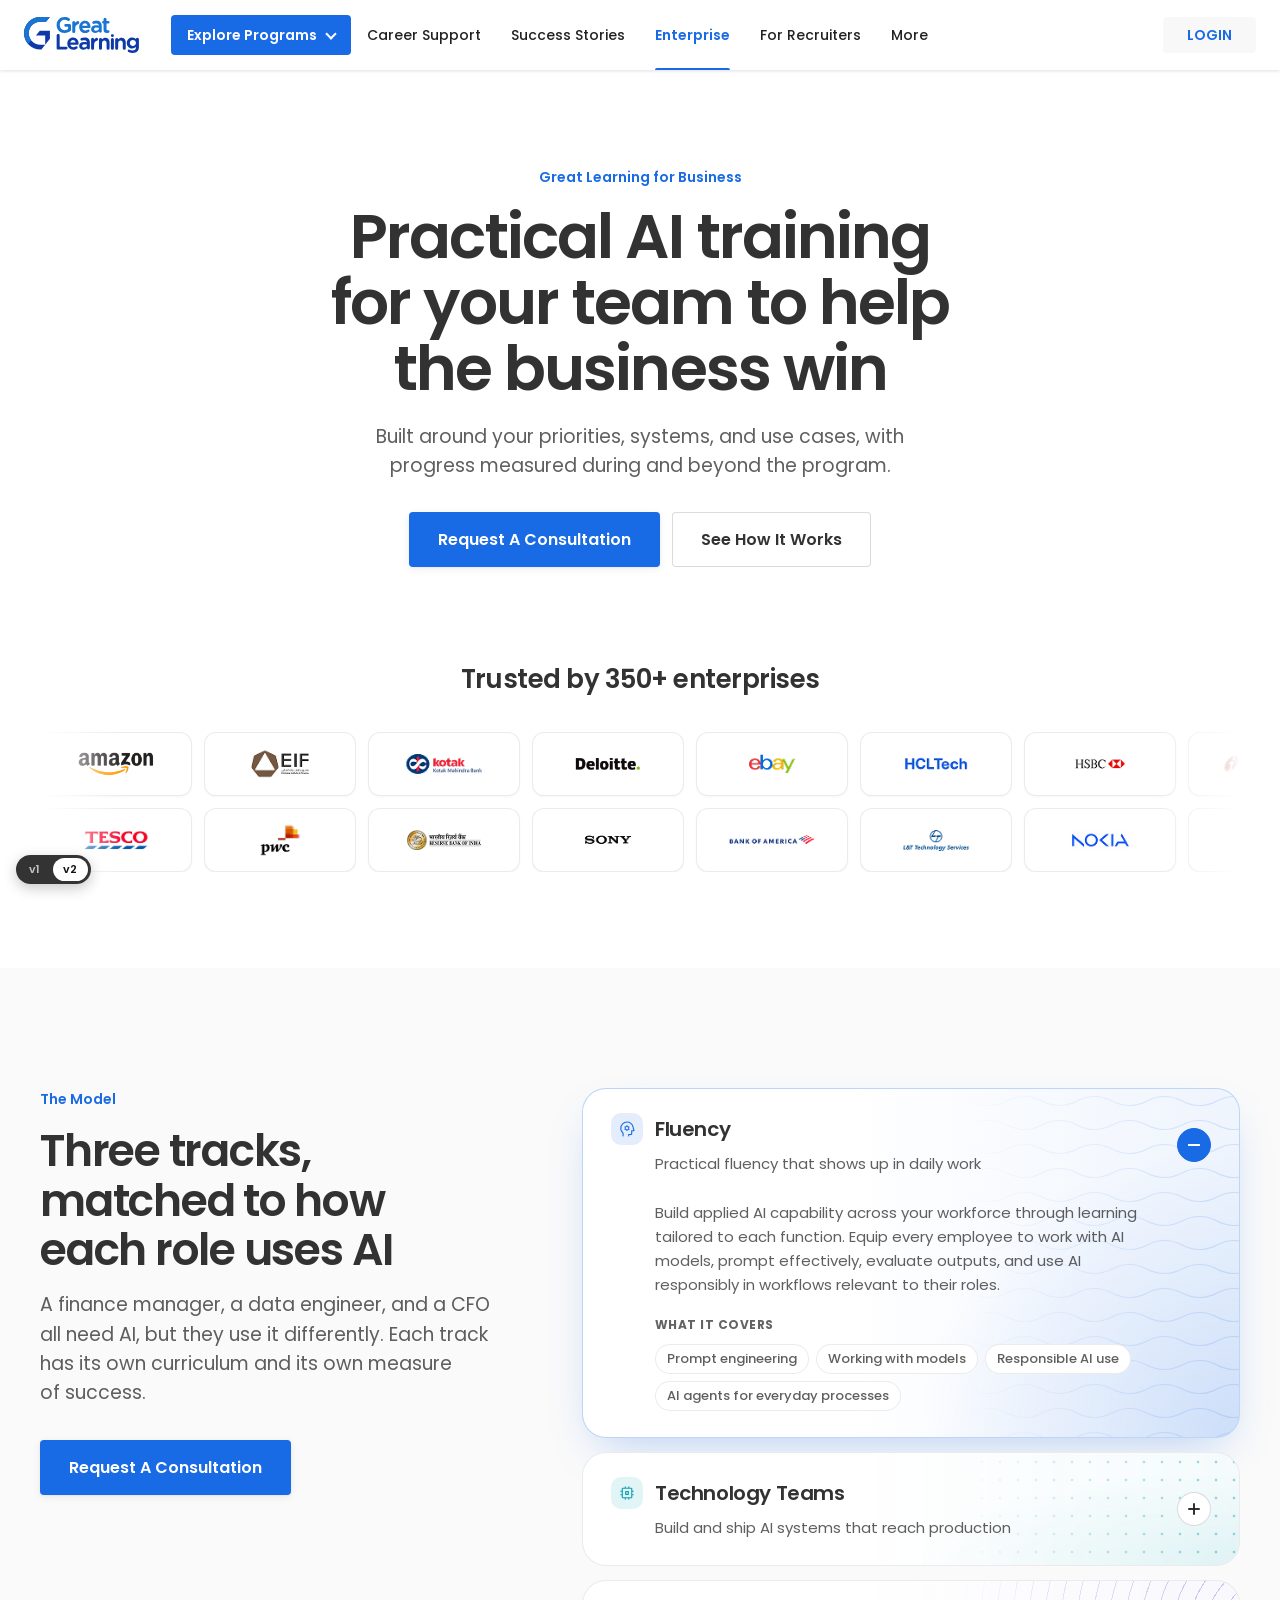
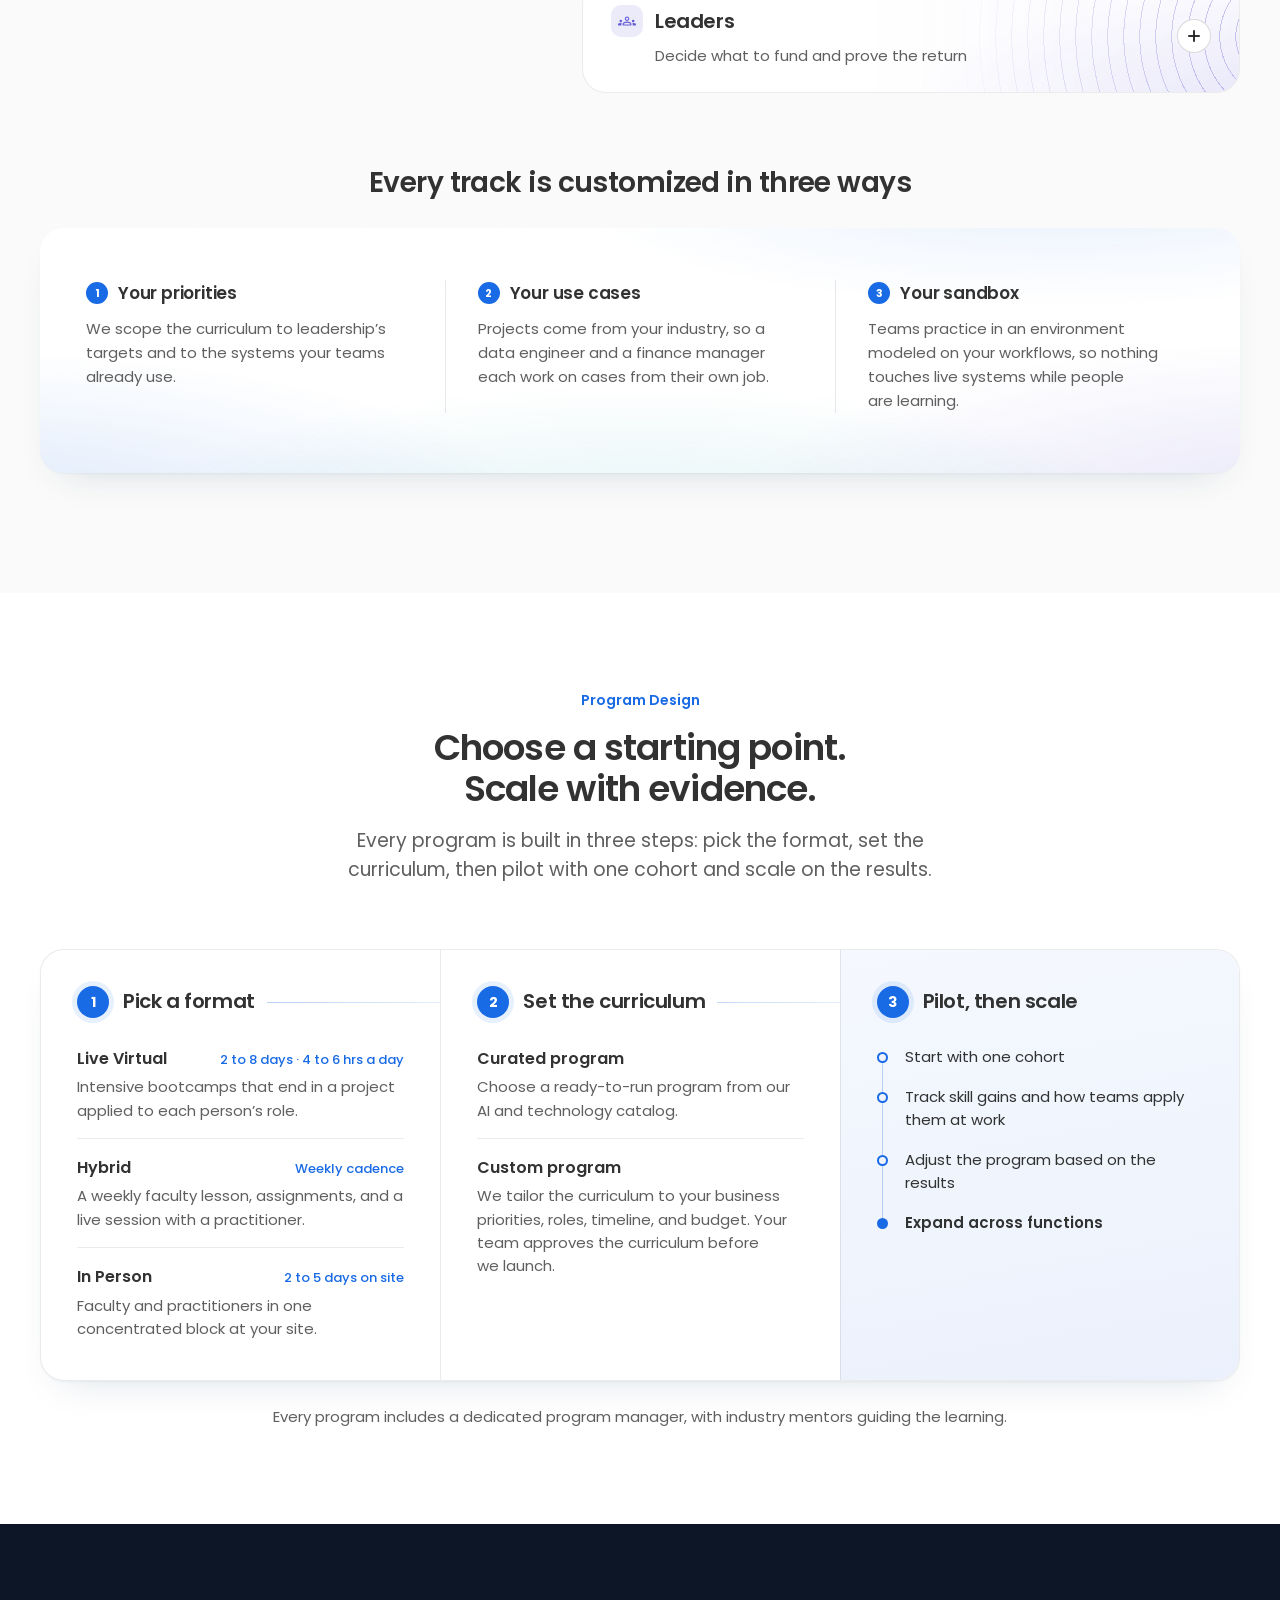
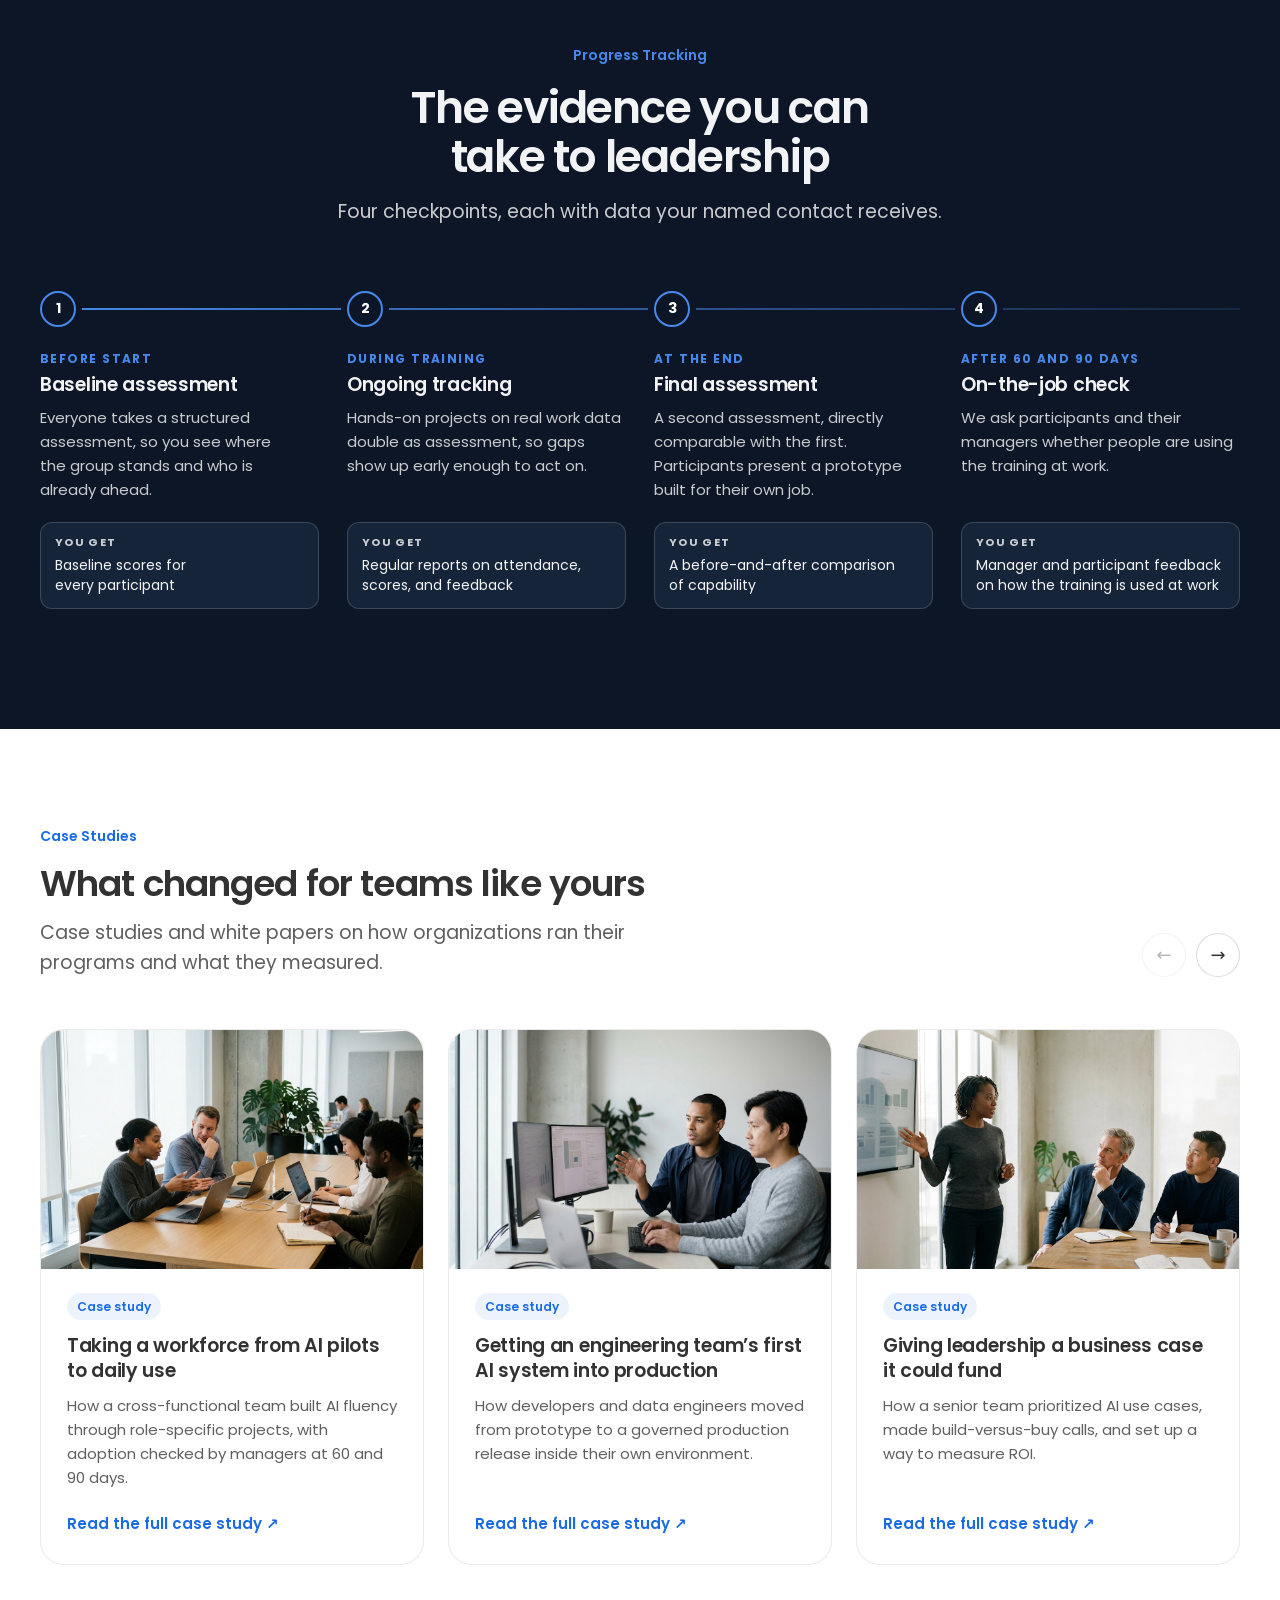
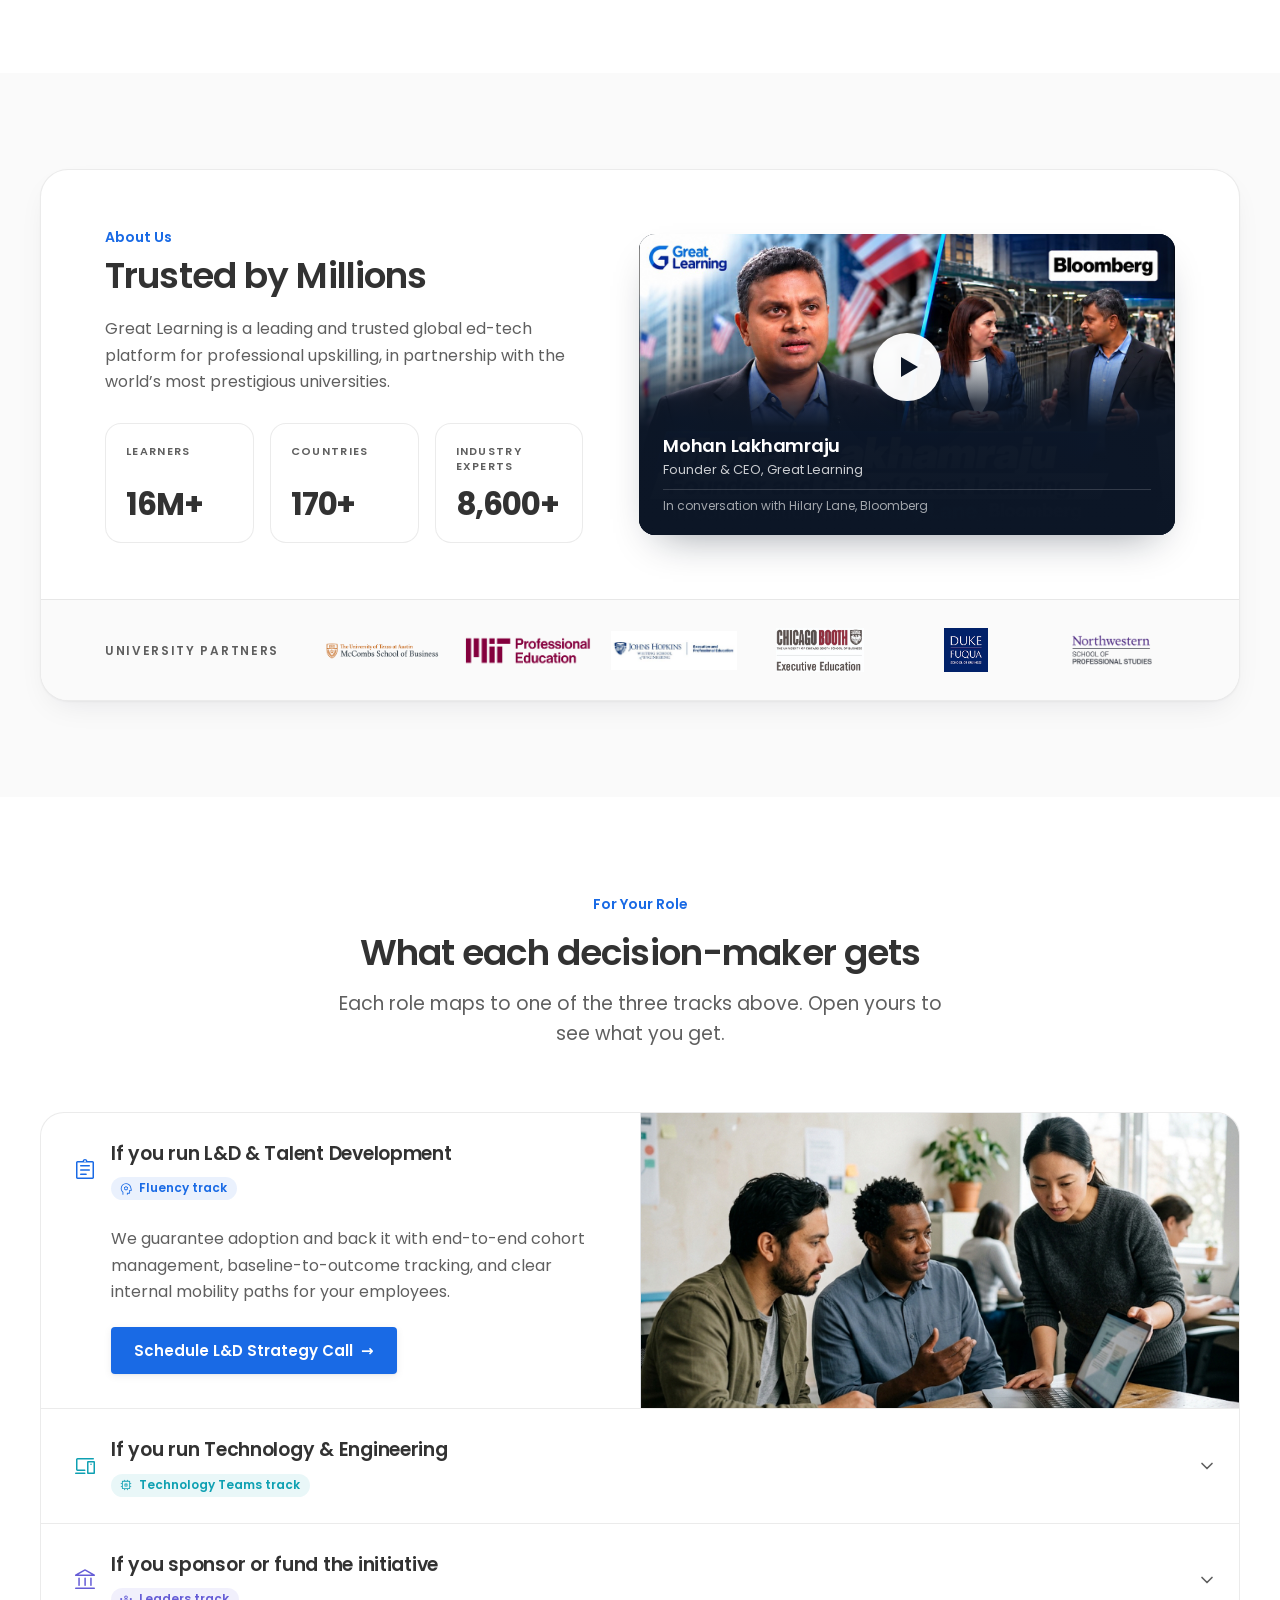
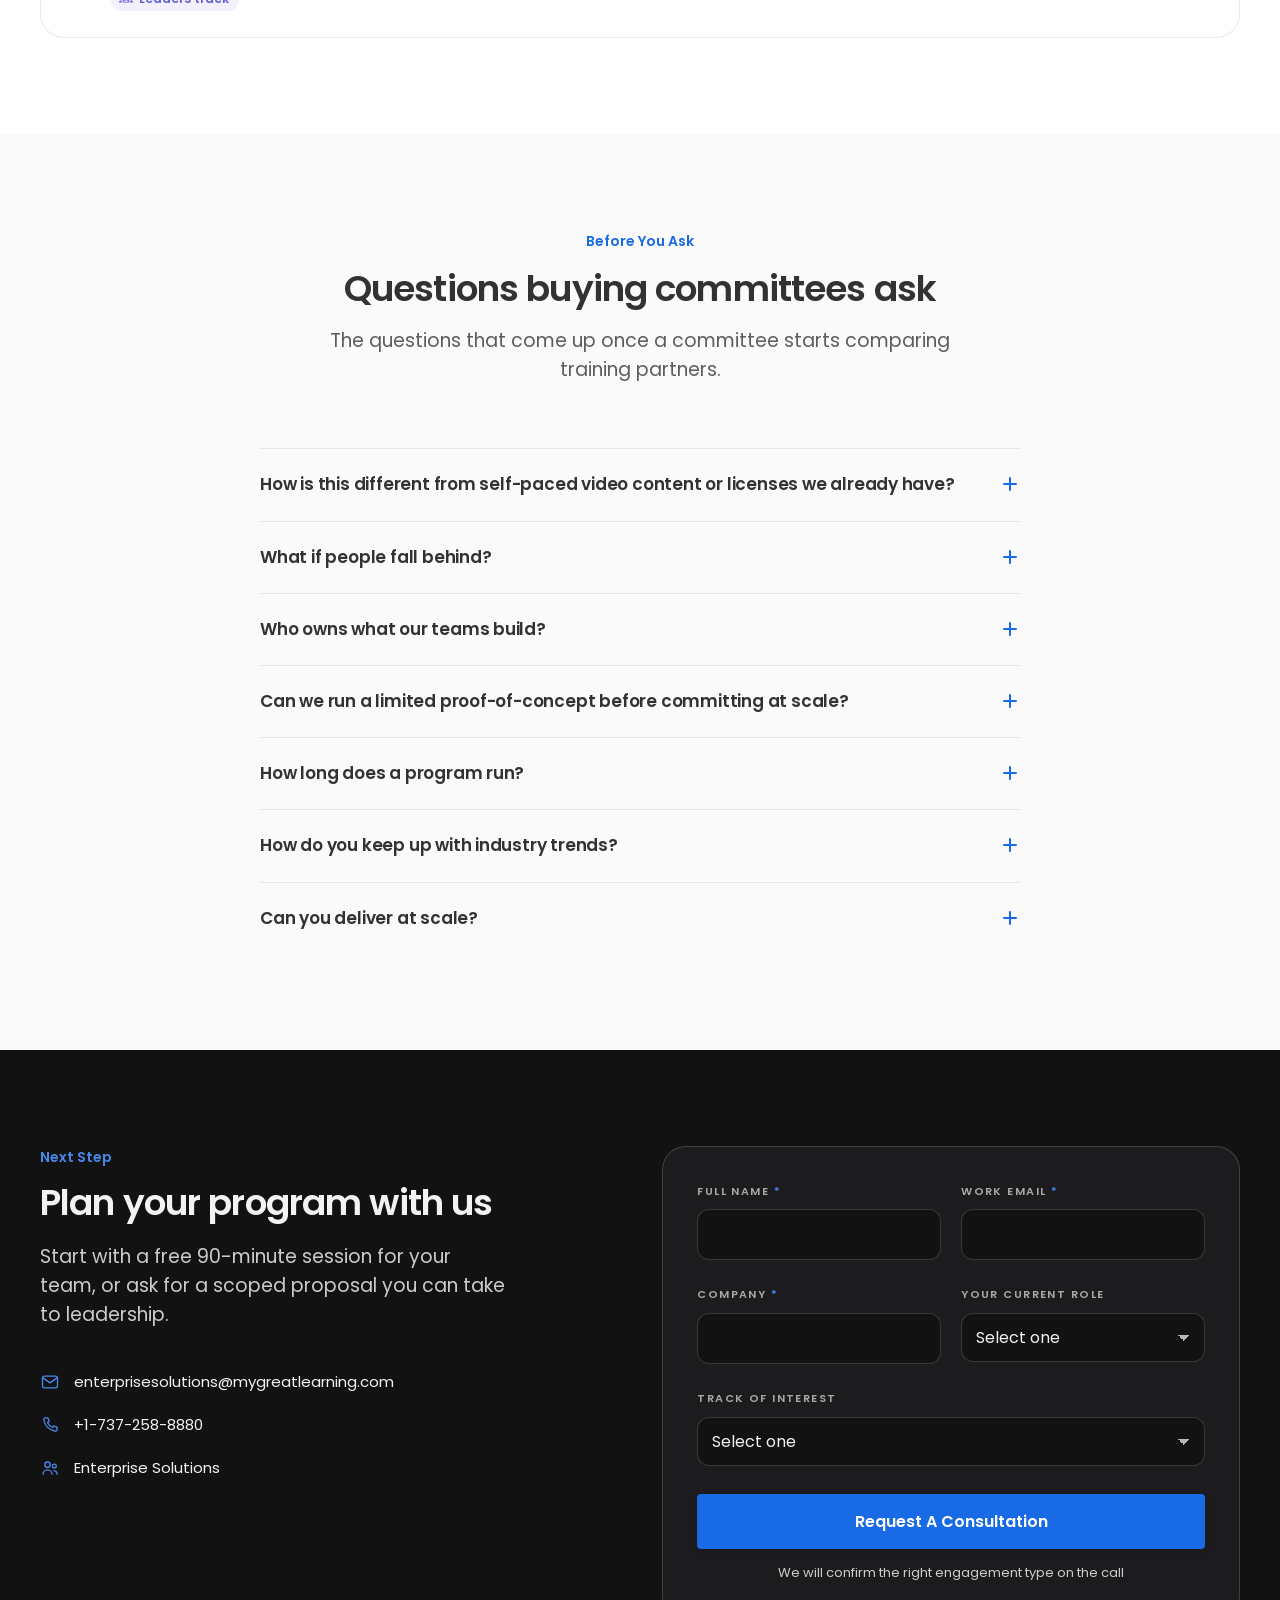
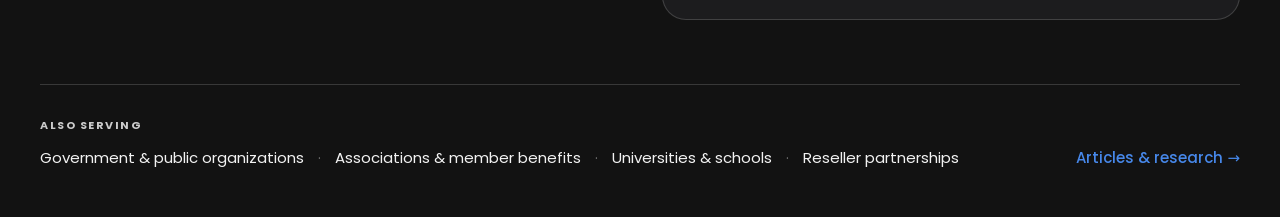
==== commit de0423dc: "overflow error" ====
--- a/v2/index.html
+++ b/v2/index.html
@@ -19,8 +19,8 @@
 <link rel="preconnect" href="https://fonts.googleapis.com">
 <link rel="preconnect" href="https://fonts.gstatic.com" crossorigin>
 <link rel="stylesheet" href="https://fonts.googleapis.com/css2?family=Poppins:wght@400;500;600;700&display=swap">
-<link rel="stylesheet" href="/v2/assets/css/styles.css?v=202611101758">
-<link rel="stylesheet" href="/assets/version-switch.css?v=202611101758">
+<link rel="stylesheet" href="/v2/assets/css/styles.css?v=202611101930">
+<link rel="stylesheet" href="/assets/version-switch.css?v=202611101930">
 </head>
 <body>
 
@@ -832,6 +832,6 @@
   <a href="/">v1</a>
   <a href="/v2" aria-current="page">v2</a>
 </nav>
-<script src="/v2/assets/js/main.js?v=202611101758" defer></script>
+<script src="/v2/assets/js/main.js?v=202611101930" defer></script>
 </body>
 </html>
--- a/v2/assets/css/styles.css
+++ b/v2/assets/css/styles.css
@@ -110,8 +110,15 @@
   font: 400 16px/1.6 var(--font-sans);
   -webkit-font-smoothing: antialiased;
   -moz-osx-font-smoothing: grayscale;
-  overflow-x: hidden;
-}
+}
+
+/* iOS Safari ignores overflow-x on body alone, so lock both. clip keeps
+   neither element from becoming a scroll container. */
+html, body { overflow-x: hidden; max-width: 100%; }
+@supports (overflow-x: clip) { html, body { overflow-x: clip; } }
+/* A second wall inside the page, since iOS can still pan the root. */
+main { overflow-x: hidden; }
+@supports (overflow-x: clip) { main { overflow-x: clip; } }
 
 h1, h2, h3, h4, p, ul, ol, dl, dd, figure, blockquote { margin: 0; }
 ul, ol { padding: 0; list-style: none; }
@@ -1079,9 +1086,16 @@
 @media (min-width: 768px) { .trust-title { margin-bottom: 36px; } }
 
 /* --- The marquee: one track of two-logo columns --- */
+/* The band clips too: Safari can let a masked, animated track escape the
+   marquee's own clip and widen the page. */
+.trust { overflow: hidden; }
 .logo-marquee {
+  position: relative;
   width: 100%;
+  max-width: 100%;
   overflow: hidden;
+  contain: paint;
+  transform: translateZ(0);
   -webkit-mask-image: linear-gradient(90deg, transparent, #000 7%, #000 93%, transparent);
           mask-image: linear-gradient(90deg, transparent, #000 7%, #000 93%, transparent);
 }
@@ -1119,13 +1133,16 @@
   .logo-card img { max-height: 36px; }
 }
 
-/* Hovering the wall holds it still, so a logo can be read. */
-.logo-marquee:hover .logo-track { animation-play-state: paused; }
-
-/* No motion: drop the loop and let the wall scroll by hand instead. */
+/* Hovering the wall holds it still, so a logo can be read. Mouse devices
+   only: on touch screens a tap leaves :hover stuck and froze the wall. */
+@media (hover: hover) and (pointer: fine) {
+  .logo-marquee:hover .logo-track { animation-play-state: paused; }
+}
+
+/* No motion: the wall stands still. It stays clipped, so it never becomes a
+   sideways swipe area on phones. */
 @media (prefers-reduced-motion: reduce) {
   .logo-track { animation: none; }
-  .logo-marquee { overflow-x: auto; }
 }
 
 /* ==========================================================================
@@ -2041,7 +2058,11 @@
 @media (min-width: 640px) { .cs-track { grid-auto-columns: calc((100% - 20px) / 2); gap: 20px; } }
 @media (min-width: 1024px) { .cs-track { grid-auto-columns: calc((100% - 48px) / 3); gap: 24px; } }
 
-.cs-card { scroll-snap-align: start; display: flex; }
+/* position: relative anchors each card's screen-reader label inside the
+   scroller. Without it Safari sizes the page to the off-screen cards' labels,
+   which made the whole page swipe sideways on iPhone. */
+.cs-scroller { position: relative; }
+.cs-card { position: relative; scroll-snap-align: start; display: flex; }
 .cs-link {
   display: flex;
   flex-direction: column;
